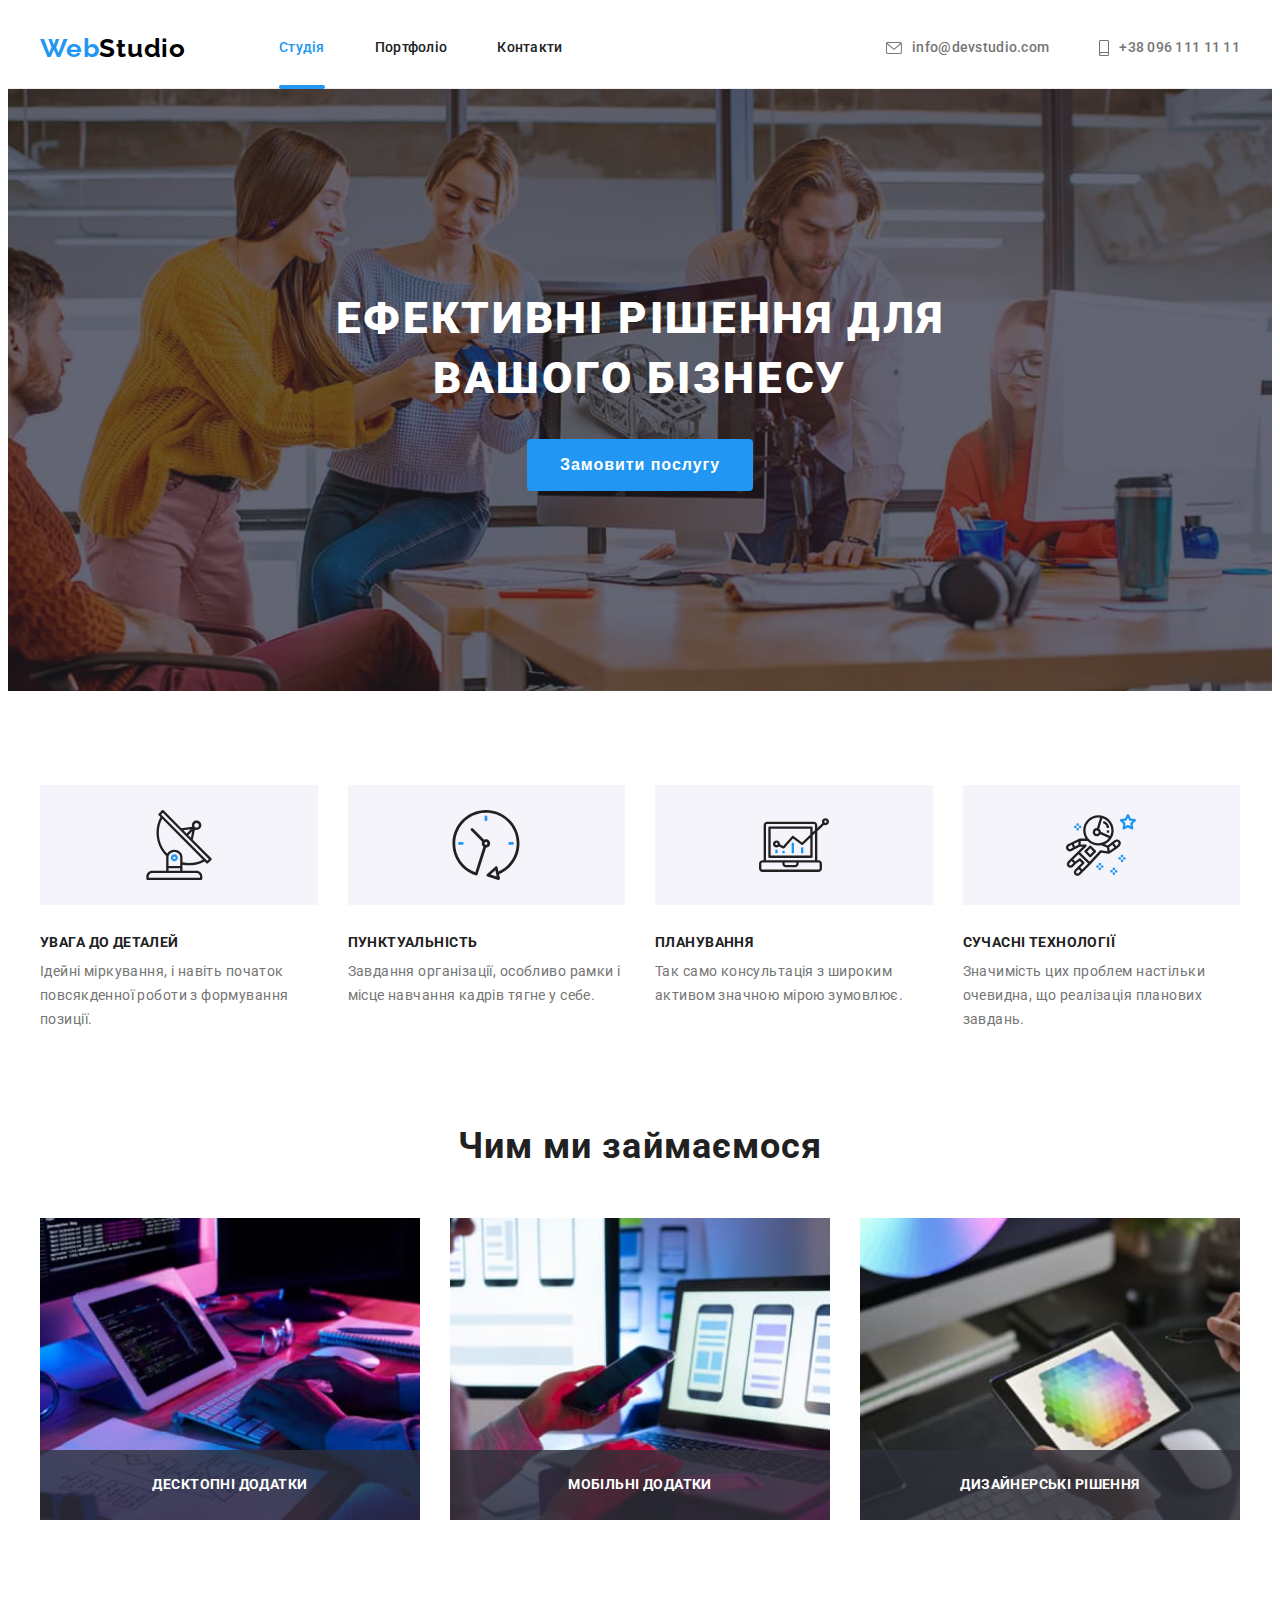
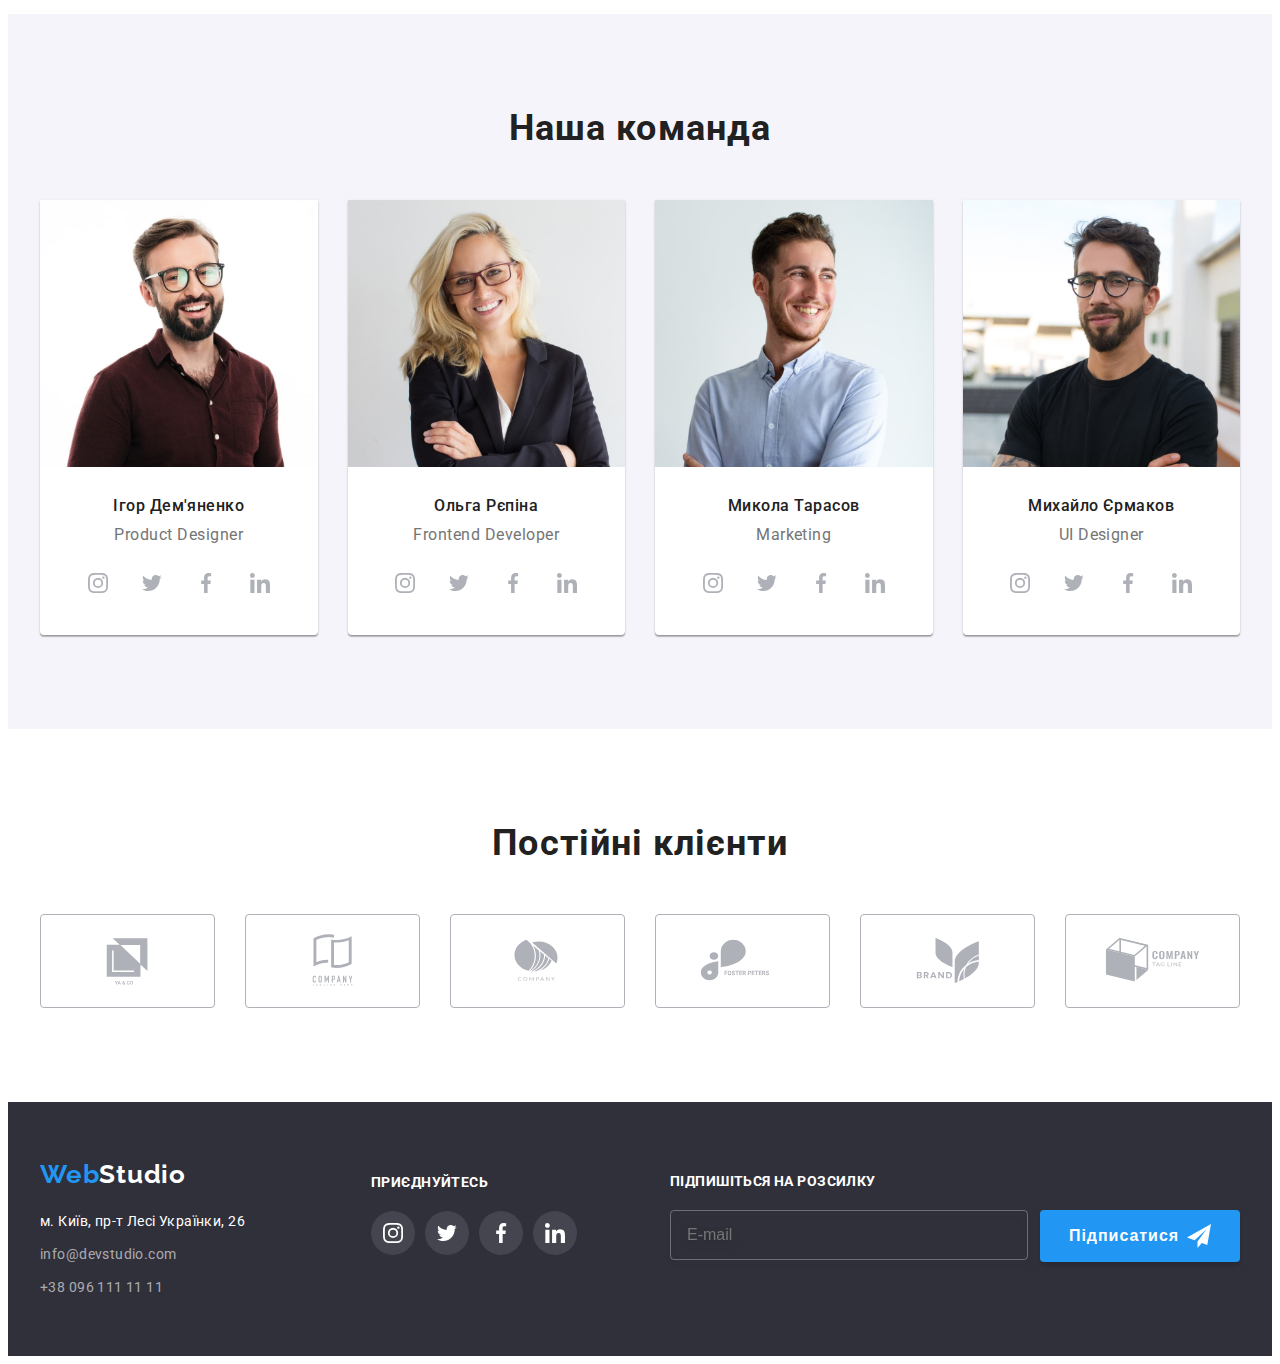
==== index.html @ b48a9bb8 "hw7" ====
<!DOCTYPE html>
<html lang="uk">
  <head>
    <meta charset="UTF-8" />
    <meta name="description" content="Web-розробка для вашего бізнесу" />
    <link rel="preconnect" href="https://fonts.googleapis.com" />
    <link rel="preconnect" href="https://fonts.gstatic.com" crossorigin />
    <link href="https://fonts.googleapis.com/css2?family=Raleway:wght@700&family=Roboto:wght@400;500;700;900&display=swap" rel="stylesheet" />
    <link
      rel="stylesheet"
      href="https://cdnjs.cloudflare.com/ajax/libs/modern-normalize/1.1.0/modern-normalize.min.css"
      integrity="sha512-wpPYUAdjBVSE4KJnH1VR1HeZfpl1ub8YT/NKx4PuQ5NmX2tKuGu6U/JRp5y+Y8XG2tV+wKQpNHVUX03MfMFn9Q=="
      crossorigin="anonymous"
      referrerpolicy="no-referrer"
    />
    <link rel="stylesheet" href="./css/main.min.css" />
    <link href="css/styles.css" rel="stylesheet" />

    <title>WebStudio</title>
  </head>

  <body>
    <header class="header">
      <div class="container header__flex">
        <nav class="nav-box">
          <a class="nav-box__logo logo" href="./index.html"> Web<span class="nav-box__logo--remark logo">Studio</span> </a>
          <ul class="list nav-box__list">
            <li>
              <a class="nav-box__link current" href="./index.html">Студія</a>
            </li>
            <li>
              <a class="nav-box__link" href="./portfolio.html">Портфоліо</a>
            </li>
            <li>
              <a class="nav-box__link" href="#">Контакти</a>
            </li>
          </ul>
        </nav>
        <ul class="list list-contact">
          <li>
            <a class="list-contact__item" href="mailto:info@devstudio.com"
              ><svg class="list-contact__icon" width="16" height="12">
                <use href="./images/icons.svg#icon-envelope"></use></svg
              >info@devstudio.com</a
            >
          </li>
          <li>
            <a class="list-contact__item" href="tel:+380961111111"
              ><svg class="list-contact__icon" width="10" height="16">
                <use href="./images/icons.svg#icon-smartphone"></use>
              </svg>
              +38 096 111 11 11
            </a>
          </li>
        </ul>
      </div>
    </header>

    <main>
      <section class="hero section">
        <div class="container">
          <h1 class="hero__tagline">Ефективні рішення для вашого бізнесу</h1>
          <button class="hero__button" type="button" data-modal-open>Замовити послугу</button>
        </div>
      </section>

      <section class="section features-section">
        <div class="container">
          <h2 class="features-section__name secondary-name visually-hidden">Наші переваги</h2>
          <ul class="features-section__list list">
            <li class="features-section__item">
              <div class="features-section__box">
                <svg width="70" height="70">
                  <use href="./images/icons.svg#icon-antenna-1"></use>
                </svg>
              </div>
              <h3 class="features-section__title">УВАГА ДО ДЕТАЛЕЙ</h3>
              <p class="features-section__text">Ідейні міркування, і навіть початок повсякденної роботи з формування позиції.</p>
            </li>
            <li class="features-section__item">
              <div class="features-section__box">
                <svg width="70" height="70">
                  <use href="./images/icons.svg#icon-clock-1"></use>
                </svg>
              </div>
              <h3 class="features-section__title">ПУНКТУАЛЬНІСТЬ</h3>
              <p class="features-section__text">Завдання організації, особливо рамки і місце навчання кадрів тягне у себе.</p>
            </li>
            <li class="features-section__item">
              <div class="features-section__box">
                <svg width="70" height="70">
                  <use href="./images/icons.svg#icon-diagram-1"></use>
                </svg>
              </div>
              <h3 class="features-section__title">ПЛАНУВАННЯ</h3>
              <p class="features-section__text">Так само консультація з широким активом значною мірою зумовлює.</p>
            </li>
            <li class="features-section__item">
              <div class="features-section__box">
                <svg width="70" height="70">
                  <use href="./images/icons.svg#icon-astronaut-1"></use>
                </svg>
              </div>
              <h3 class="features-section__title">СУЧАСНІ ТЕХНОЛОГІЇ</h3>
              <p class="features-section__text">Значимість цих проблем настільки очевидна, що реалізація планових завдань.</p>
            </li>
          </ul>
        </div>
      </section>
      <section class="specialization section">
        <div class="container">
          <h2 class="specialization__name secondary-name">Чим ми займаємося</h2>
          <ul class="specialization__list list">
            <li class="specialization__item">
              <img src="./images/ruki-za-compom.jpg" alt="ПК" width="370" />
              <p class="specialization__text">Десктопні додатки</p>
            </li>
            <li class="specialization__item">
              <img src="./images/tri-iphona.jpg" alt="Макет" width="370" />
              <p class="specialization__text">Мобільні додатки</p>
            </li>
            <li class="specialization__item">
              <img src="./images/palitra.jpg" alt="Палітра" width="370" />
              <p class="specialization__text">Дизайнерські рішення</p>
            </li>
          </ul>
        </div>
      </section>

      <section class="team section">
        <div class="container">
          <h2 class="team__name secondary-name">Наша команда</h2>
          <ul class="team__list list">
            <li class="team__item">
              <img src="./images/ihor.jpg" alt="Ігор Дем'яненко" width="270" />
              <h3 class="team__developer">Ігор Дем'яненко</h3>
              <p class="team__position">Product Designer</p>
              <ul class="socials list">
                <li class="socials__item">
                  <a href="https://www.instagram.com/" class="socials__link" target="_blank">
                    <svg class="socials__icon" width="20px" height="20">
                      <use href="./images/icons.svg#icon-instagram"></use>
                    </svg>
                  </a>
                </li>
                <li class="socials__item">
                  <a href="https://twitter.com/" class="socials__link" target="_blank">
                    <svg class="socials__icon" width="20px" height="20">
                      <use href="./images/icons.svg#icon-twitter"></use>
                    </svg>
                  </a>
                </li>
                <li class="socials__item">
                  <a href="https://uk-ua.facebook.com/" class="socials__link" target="_blank">
                    <svg class="socials__icon" width="20px" height="20">
                      <use href="./images/icons.svg#icon-facebook"></use>
                    </svg>
                  </a>
                </li>
                <li class="socials__item">
                  <a href="https://www.linkedin.com/" class="socials__link" target="_blank">
                    <svg class="socials__icon" width="20px" height="20">
                      <use href="./images/icons.svg#icon-linkedin"></use>
                    </svg>
                  </a>
                </li>
              </ul>
            </li>

            <li class="team__item">
              <img src="./images/olha.jpg" alt="Ольга Рєпіна" width="270" />

              <h3 class="team__developer">Ольга Рєпіна</h3>
              <p class="team__position">Frontend Developer</p>
              <ul class="socials list">
                <li class="socials__item">
                  <a href="https://www.instagram.com/" class="socials__link" target="_blank">
                    <svg class="socials__icon" width="20px" height="20">
                      <use href="./images/icons.svg#icon-instagram"></use>
                    </svg>
                  </a>
                </li>
                <li class="socials__item">
                  <a href="https://twitter.com/" class="socials__link" target="_blank">
                    <svg class="socials__icon" width="20px" height="20">
                      <use href="./images/icons.svg#icon-twitter"></use>
                    </svg>
                  </a>
                </li>
                <li class="socials__item">
                  <a href="https://uk-ua.facebook.com/" class="socials__link" target="_blank">
                    <svg class="socials__icon" width="20px" height="20">
                      <use href="./images/icons.svg#icon-facebook"></use>
                    </svg>
                  </a>
                </li>
                <li class="socials__item">
                  <a href="https://www.linkedin.com/" class="socials__link" target="_blank">
                    <svg class="socials__icon" width="20px" height="20">
                      <use href="./images/icons.svg#icon-linkedin"></use>
                    </svg>
                  </a>
                </li>
              </ul>
            </li>

            <li class="team__item">
              <img src="./images/kolya.jpg" alt="Микола Тарасов" width="270" />

              <h3 class="team__developer">Микола Тарасов</h3>
              <p class="team__position">Marketing</p>
              <ul class="socials list">
                <li class="socials__item">
                  <a href="https://www.instagram.com/" class="socials__link" target="_blank">
                    <svg class="socials__icon" width="20px" height="20">
                      <use href="./images/icons.svg#icon-instagram"></use>
                    </svg>
                  </a>
                </li>
                <li class="socials__item">
                  <a href="https://twitter.com/" class="socials__link" target="_blank">
                    <svg class="socials__icon" width="20px" height="20">
                      <use href="./images/icons.svg#icon-twitter"></use>
                    </svg>
                  </a>
                </li>
                <li class="socials__item">
                  <a href="https://uk-ua.facebook.com/" class="socials__link" target="_blank">
                    <svg class="socials__icon" width="20px" height="20">
                      <use href="./images/icons.svg#icon-facebook"></use>
                    </svg>
                  </a>
                </li>
                <li class="socials__item">
                  <a href="https://www.linkedin.com/" class="socials__link" target="_blank">
                    <svg class="socials__icon" width="20px" height="20">
                      <use href="./images/icons.svg#icon-linkedin"></use>
                    </svg>
                  </a>
                </li>
              </ul>
            </li>

            <li class="team__item">
              <img src="./images/miha.jpg" alt="Михайло Єрмаков" width="270" height="260" />

              <h3 class="team__developer">Михайло Єрмаков</h3>
              <p class="team__position">UI Designer</p>
              <ul class="socials list">
                <li class="socials__item">
                  <a href="https://www.instagram.com/" class="socials__link" target="_blank">
                    <svg class="socials__icon" width="20px" height="20">
                      <use href="./images/icons.svg#icon-instagram"></use>
                    </svg>
                  </a>
                </li>
                <li class="socials__item">
                  <a href="https://twitter.com/" class="socials__link" target="_blank">
                    <svg class="socials__icon" width="20px" height="20">
                      <use href="./images/icons.svg#icon-twitter"></use>
                    </svg>
                  </a>
                </li>
                <li class="socials__item">
                  <a href="https://uk-ua.facebook.com/" class="socials__link" target="_blank">
                    <svg class="socials__icon" width="20px" height="20">
                      <use href="./images/icons.svg#icon-facebook"></use>
                    </svg>
                  </a>
                </li>
                <li class="socials__item">
                  <a href="https://www.linkedin.com/" class="socials__link" target="_blank">
                    <svg class="socials__icon" width="20px" height="20">
                      <use href="./images/icons.svg#icon-linkedin"></use>
                    </svg>
                  </a>
                </li>
              </ul>
            </li>
          </ul>
        </div>
      </section>

      <section class="section clients">
        <div class="container">
          <h2 class="secondary-name">Постійні клієнти</h2>
          <div class="clients__list">
            <a href="" class="clients__link" target="_blank">
              <svg class="clients__icon" width="106" height="60">
                <use href="./images/icons.svg#icon-Logo"></use>
              </svg>
            </a>
            <a href="" class="clients__link" target="_blank">
              <svg class="clients__icon" width="106" height="60">
                <use href="./images/icons.svg#icon-Logo2"></use>
              </svg>
            </a>
            <a href="" class="clients__link" target="_blank">
              <svg class="clients__icon" width="106" height="60">
                <use href="./images/icons.svg#icon-Logo3"></use>
              </svg>
            </a>
            <a href="" class="clients__link" target="_blank">
              <svg class="clients__icon" width="106" height="60">
                <use href="./images/icons.svg#icon-Logo4"></use>
              </svg>
            </a>
            <a href="" class="clients__link" target="_blank">
              <svg class="clients__icon" width="106" height="60">
                <use href="./images/icons.svg#icon-Logo5"></use>
              </svg>
            </a>
            <a href="" class="clients__link" target="_blank">
              <svg class="clients__icon" width="106" height="60">
                <use href="./images/icons.svg#icon-Logo6"></use>
              </svg>
            </a>
          </div>
        </div>
      </section>
    </main>

    <footer class="footer">
      <div class="container footer_flex">
        <div>
          <a href="./index.html" class="footer_logo logo">Web<span class="footer_logo--white logo">Studio</span></a>
          <address class="address">
            <ul class="address__list list">
              <li class="address__item">
                <a class="address__location" href="https://goo.gl/maps/CPtrU1FHBa2aNyZL9" target="_blank" rel="noopener noreferrer nofollow">м. Київ, пр-т Лесі Українки, 26</a>
              </li>
              <li class="address__item">
                <a class="address__mail" href="mailto:info@devstudio.com">info@devstudio.com</a>
              </li>
              <li class="address__item">
                <a class="address__phone" href="tel:+380961111111"> +38 096 111 11 11 </a>
              </li>
            </ul>
          </address>
        </div>
        <section class="footer-socials section">
          <h2 class="footer-socials__name name">Приєднуйтесь</h2>
          <ul class="footer-socials__list list">
            <li class="footer-socials__item">
              <a class="footer-socials__link" href="https://www.instagram.com/" target="_blank" aria-label="instagram"
                ><svg class="footer-socials__icon" width="20" height="20">
                  <use href="./images/icons.svg#icon-instagram"></use></svg
              ></a>
            </li>
            <li class="footer-socials__item">
              <a class="footer-socials__link" href="https://twitter.com/" target="_blank" aria-label="twitter"
                ><svg class="footer-socials__icon" width="20" height="20">
                  <use href="./images/icons.svg#icon-twitter"></use></svg
              ></a>
            </li>
            <li class="footer-socials__item">
              <a class="footer-socials__link" href="https://www.facebook.com/" target="_blank" aria-label="facebook"
                ><svg class="footer-socials__icon" width="20" height="20">
                  <use href="./images/icons.svg#icon-facebook"></use></svg
              ></a>
            </li>
            <li class="footer-socials__item">
              <a class="footer-socials__link" href="https://www.linkedin.com/" target="_blank" aria-label="linkedin"
                ><svg class="footer-socials__icon" width="20" height="20">
                  <use href="./images/icons.svg#icon-linkedin"></use></svg
              ></a>
            </li>
          </ul>
        </section>
        <section class="subscribe section">
          <h2 class="subscribe__name name">Підпишіться на розсилку</h2>
          <form class="subscribe__form">
            <label>
              <input type="email" name="e-mail" placeholder="E-mail" />
            </label>
            <button class="subscribe__button" type="submit">
              Підписатися
              <svg class="subscribe__icon" width="24px" height="24">
                <use href="./images/icons.svg#icon-telegram"></use>
              </svg>
            </button>
          </form>
        </section>
      </div>
    </footer>

    <div class="backdrop is-hidden" data-modal>
      <div class="modal">
        <form class="form">
          <h2 class="form__title">Залиште свої дані, ми вам передзвонимо</h2>
          <div class="form-element">
            <label class="element-form"> Ім'я</label>
            <input type="text" name="user-name" autofocus autocomplete="on" placeholder="Степан Бандера)" />
            <div class="form-element__icon">
              <svg width="12" height="12">
                <use href="./images/icons.svg#icon-man"></use>
              </svg>
            </div>
          </div>
          <div class="form-element">
            <label> Телефон</label>
            <input type="tel" name="user-tel" autocomplete="on" placeholder="+380..." />
            <div class="form-element__icon">
              <svg width="13" height="13">
                <use href="./images/icons.svg#icon-telephone"></use>
              </svg>
            </div>
          </div>
          <div class="form-element">
            <label> Пошта</label>
            <input type="email" name="user-mail" autocomplete="on" placeholder="banderarulit@gmail.com" />
            <div class="form-element__icon">
              <svg width="15" height="12">
                <use href="./images/icons.svg#icon-email-black"></use>
              </svg>
            </div>
          </div>

          <div class="form-comment">
            <label class="modal-form-space">Коментар</label>
            <textarea class="form-textarea" name="comment" rows="6" placeholder="Введіть текст"></textarea>
          </div>

          <div class="form-checkbox">
            <label>
              <input type="checkbox" name="terms of the contract" />
              <span class="form-checkbox__checkmark"></span>
              Погоджуюся з розсилкою та приймаю
              <a href="" class="form-checkbox__contract">Умови договору</a>
            </label>
          </div>
          <button class="form__send" type="submit">Відправити</button>

          <button class="backdrop__button" type="submit" data-modal-close>
            <svg class="backdrop__icon" width="18" height="18">
              <use href="./images/icons.svg#modal-button"></use>
            </svg>
          </button>
        </form>
      </div>
    </div>

    <script src="./js/modal.js"></script>
  </body>
</html>
---- css/main.min.css ----
:root{--primary-text-color: #212121;--title-text-color: #757575;--button-color: #FFFFFF;--accent-color: #2196F3;--contact-color: rgba(255, 255, 255, 0.6);--filter-color: #F5F4FA;--main-background: #2F303A;--hero-background: #F5F4FA;--icon-color: #AFB1B8}body{font-family:"Roboto",sans-serif;background:#fff;color:var(--primary-text-color)}img{display:block;width:100%;height:auto}a{text-decoration:none}h1,h2,h3{margin:0}p{margin:0}.container{max-width:1200px;padding-left:15px;padding-right:15px;margin:auto}.section{padding-top:94px;padding-bottom:94px}.list{list-style:none;margin:0;padding-left:0}.logo{font-family:"Raleway";font-weight:700;font-size:26px;line-height:1.19;letter-spacing:.03em;color:var(--accent-color)}.secondary-name{margin-bottom:50px;font-weight:700;font-size:36px;line-height:1.16;text-align:center;letter-spacing:.03em}.name{margin-bottom:20px;font-weight:700;font-size:14px;line-height:1.14;letter-spacing:.03em;text-transform:uppercase;color:var(--button-color)}.visually-hidden{position:absolute;white-space:nowrap;width:1px;height:1px;overflow:hidden;border:0;padding:0;clip:rect(0 0 0 0);-webkit-clip-path:inset(50%);clip-path:inset(50%);margin:-1px}.header{border-bottom:1px solid #ececec}.header__flex{display:flex;align-items:center}.nav-box{display:flex;align-items:center}.nav-box__logo--remark{margin-right:93px;color:#000}.nav-box__list{display:flex;gap:50px}.nav-box__link{display:inline-block;padding-top:32px;padding-bottom:32px;font-weight:500;font-size:14px;line-height:1.14;letter-spacing:.02em;color:var(--primary-text-color);transition:color 250ms cubic-bezier(0.4, 0, 0.2, 1)}.nav-box__link:hover,.nav-box__link:focus{color:var(--accent-color)}.current{color:var(--accent-color);position:relative}.current::after{content:"";position:absolute;display:inline-block;left:0px;bottom:-1px;width:100%;height:4px;background-color:var(--accent-color);border-radius:2px}.list-contact{display:flex;margin-left:auto;gap:50px}.list-contact__item{display:flex;align-items:center;font-weight:500;font-size:14px;line-height:1.14;letter-spacing:.02em;color:var(--title-text-color);transition:color 250ms cubic-bezier(0.4, 0, 0.2, 1)}.list-contact__item:hover,.list-contact__item:focus{color:var(--accent-color)}.list-contact__icon{margin-right:10px;fill:var(--title-text-color);transition:fill 250ms cubic-bezier(0.4, 0, 0.2, 1)}.list-contact__item:hover .list-contact__icon,.list-contact__item:focus .list-contact__icon{fill:var(--accent-color)}.hero{margin:auto;padding:200px 0px;max-width:1600px;background-image:linear-gradient(to right, rgba(47, 48, 58, 0.4), rgba(47, 48, 58, 0.4)),url(../images/hero.jpg);background-repeat:no-repeat,no-repeat;background-size:cover,cover;background-position:center,center;text-align:center}.hero__tagline{margin:auto;margin-bottom:30px;width:696px;font-weight:900;font-size:44px;line-height:1.36;text-align:center;letter-spacing:.06em;text-transform:uppercase;color:var(--button-color)}.hero__button{padding:10px 32px;display:inline-block;font-weight:700;font-size:16px;line-height:1.87;letter-spacing:.06em;color:var(--button-color);background-color:var(--accent-color);border-radius:4px;cursor:pointer;border:1px solid rgba(0,0,0,0);transition:background-color 250ms cubic-bezier(0.4, 0, 0.2, 1)}.hero__button:hover,.hero__button:focus{background-color:#188ce8}.features-section{padding-bottom:0}.features-section__list{display:flex}.features-section__title{margin-bottom:10px;font-weight:700;font-size:14px;line-height:1.14;letter-spacing:.03em;text-transform:uppercase}.features-section__box{margin-bottom:30px;display:flex;justify-content:center;align-items:center;height:120px;background-color:var(--hero-background)}.features-section__text{font-size:14px;line-height:1.71;letter-spacing:.03em;color:var(--title-text-color)}.features-section__item{flex-basis:calc((100% - 90px)/4);margin-right:30px}.features-section__item:last-child{margin-right:0}.specialization__list{display:flex}.specialization__text{position:absolute;display:flex;bottom:0px;width:100%;height:70px;align-items:center;justify-content:center;font-weight:700;font-size:14px;line-height:1.14;letter-spacing:.03em;text-transform:uppercase;color:var(--button-color);background:rgba(47,48,58,.8)}.specialization__item{flex-basis:calc((100% - 60px)/3);margin-right:30px;position:relative}.specialization__item:last-child{margin-right:0}.team{background-color:var(--hero-background)}.team__list{display:flex}.team__item{flex-basis:calc((100% - 90px)/4);margin-right:30px;background-color:var(--button-color);box-shadow:0px 1px 3px rgba(0,0,0,.12),0px 1px 1px rgba(0,0,0,.14),0px 2px 1px rgba(0,0,0,.2);border-radius:0px 0px 4px 4px}.team__item:last-child{margin-right:0}.team__developer{padding-top:30px;padding-bottom:10px;font-weight:500;font-size:16px;line-height:1.18;text-align:center;letter-spacing:.03em}.team__position{margin-bottom:16px;font-size:16px;line-height:1.18;text-align:center;letter-spacing:.03em;color:var(--title-text-color)}.socials{display:flex;justify-content:center}.socials__link{display:flex;width:44px;height:44px;justify-content:center;align-items:center;background-color:var(--button-color);border-radius:50%;box-shadow:none;transition:background-color 250ms cubic-bezier(0.4, 0, 0.2, 1)}.socials__link:hover,.socials__link:focus{cursor:pointer;background-color:var(--accent-color)}.socials__item{margin-bottom:30px;margin-right:10px}.socials__item:last-child{margin-right:0}.socials__icon{fill:var(--icon-color);transition:fill 250ms cubic-bezier(0.4, 0, 0.2, 1)}.socials__link:hover .socials__icon,.socials__link:focus .socials__icon{fill:var(--button-color)}.clients__list{display:flex}.clients__link{display:flex;height:92px;flex-basis:calc((100% - 150px)/6);margin-right:30px;justify-content:center;align-items:center;border:1px solid #afb1b8;border-radius:4px;transition:border 250ms cubic-bezier(0.4, 0, 0.2, 1)}.clients__link:last-child{margin-right:0}.clients__link:hover,.clients__link:focus{cursor:pointer;border:1px solid var(--accent-color)}.clients__icon{fill:var(--icon-color);transition:fill 250ms cubic-bezier(0.4, 0, 0.2, 1)}.clients__link:hover .clients__icon,.clients__link:focus .clients__icon{fill:var(--accent-color)}.filter__name{padding-bottom:30px;font-weight:900;font-size:44px;line-height:1.36;text-align:center;letter-spacing:.06em;text-transform:uppercase;color:var(--primary-text-color)}.filter__list{margin-bottom:50px;gap:8px;display:flex;justify-content:center}.filter__button{font-weight:500;font-size:16px;line-height:1.62;text-align:center;letter-spacing:.03em;cursor:pointer;background-color:var(--filter-color);border-radius:4px;padding:6px 22px;border:1px solid rgba(0,0,0,0);transition:background-color 250ms cubic-bezier(0.4, 0, 0.2, 1),color 250ms cubic-bezier(0.4, 0, 0.2, 1),box-shadow 250ms cubic-bezier(0.4, 0, 0.2, 1)}.filter__button:hover,.filter__button:focus{color:var(--button-color);background-color:var(--accent-color);box-shadow:0px 3px 1px rgba(0,0,0,.1),0px 1px 2px rgba(0,0,0,.08),0px 2px 2px rgba(0,0,0,.12)}.projects__list{display:flex;flex-wrap:wrap}.projects__item{flex-basis:calc((100% - 60px)/3);margin-right:30px;margin-bottom:30px;background:var(--button-color);transition:box-shadow 250ms cubic-bezier(0.4, 0, 0.2, 1)}.projects__item:nth-child(3n){margin-right:0}.projects__item:nth-child(7n){margin-bottom:0}.projects__item:nth-child(8n){margin-bottom:0}.projects__item:nth-child(9n){margin-bottom:0}.projects__item:hover,.projects__item:focus{box-shadow:0px 1px 1px rgba(0,0,0,.12),0px 4px 4px rgba(0,0,0,.06),1px 4px 6px rgba(0,0,0,.16)}.projects__item:hover+.projects__example,.projects__item:focus+.projects__example{box-shadow:0px 1px 1px rgba(0,0,0,.12),0px 4px 4px rgba(0,0,0,.06),1px 4px 6px rgba(0,0,0,.16)}.project__img{position:relative;overflow:hidden}.projects__overlay{position:absolute;display:flex;bottom:-100%;height:100%;padding-left:24px;padding-right:24px;align-items:center;justify-content:center;font-size:18px;line-height:1.55;letter-spacing:.03em;color:var(--button-color);background:rgba(33,150,243,.9);opacity:0;transition:250ms cubic-bezier(0.4, 0, 0.2, 1);transform:translateY(0)}.projects__example:hover .projects__overlay,.projects__example:focus .projects__overlay{opacity:1;transform:translateY(-100%)}.projects__content{border-right:1px solid #eee;border-bottom:1px solid #eee;border-left:1px solid #eee}.project__subtitle{padding-top:20px;padding-bottom:4px;padding-left:24px;font-weight:700;font-size:18px;line-height:2;letter-spacing:.06em;color:var(--primary-text-color)}.project__text{padding-bottom:20px;padding-left:24px;font-size:16px;line-height:1.87;letter-spacing:.03em;color:var(--title-text-color)}.footer{background-color:var(--main-background)}.footer_flex{display:flex;align-items:center}.footer_logo--white{margin-bottom:20px;color:var(--button-color);display:inline-block}.address{display:inline-block;font-style:normal;margin-right:70px;width:231px;font-size:14px;line-height:1.71;letter-spacing:.03em}.address__item{margin-bottom:9px}.address__item:last-child{margin-bottom:0px}.address__location{color:var(--button-color);transition:color 250ms cubic-bezier(0.4, 0, 0.2, 1)}.address__location:hover,.address__location:focus{color:var(--accent-color)}.address__mail{color:var(--contact-color);transition:color 250ms cubic-bezier(0.4, 0, 0.2, 1)}.address__mail:hover,.address__mail:focus{color:var(--accent-color)}.address__phone{color:var(--contact-color);transition:color 250ms cubic-bezier(0.4, 0, 0.2, 1)}.address__phone:hover,.address__phone:focus{color:var(--accent-color)}.footer-socials{margin-right:93px;padding-top:72px;padding-bottom:100px}.footer-socials__list{display:flex}.footer-socials__item{margin-right:10px}.footer-socials__item:last-child{margin-right:0}.footer-socials__link{display:flex;width:44px;height:44px;justify-content:center;fill:var(--button-color);align-items:center;background:rgba(255,255,255,.1);border-radius:50%;transition:background-color 250ms cubic-bezier(0.4, 0, 0.2, 1)}.footer-socials__link:hover,.footer-socials__link:focus{cursor:pointer;background-color:var(--accent-color)}.footer-socials__icon{display:flex;fill:var(--button-color)}.subscribe{padding-top:72px}.subscribe::-moz-placeholder{font-size:16px;line-height:1.25;display:flex;align-items:center;letter-spacing:.03em;color:rgba(255,255,255,.6)}.subscribe:-ms-input-placeholder{font-size:16px;line-height:1.25;display:flex;align-items:center;letter-spacing:.03em;color:rgba(255,255,255,.6)}.subscribe::placeholder{font-size:16px;line-height:1.25;display:flex;align-items:center;letter-spacing:.03em;color:rgba(255,255,255,.6)}.subscribe__button{margin:0;position:relative;width:200px;padding:10px 62px 10px 28px;font-weight:700;font-size:16px;line-height:30px;letter-spacing:.06em;color:#fff;background:var(--accent-color);box-shadow:0px 4px 4px rgba(0,0,0,.15);border-radius:4px;border:1px solid rgba(0,0,0,0);cursor:pointer;transition:background-color 250ms cubic-bezier(0.4, 0, 0.2, 1)}.subscribe__button:hover,.subscribe__button:focus{background-color:#188ce8}.subscribe__icon{position:absolute;top:13px;right:28px}.subscribe__form{display:flex}.subscribe__form input{box-sizing:border-box;margin-right:12px;padding-left:16px;width:358px;height:50px;font-size:16px;line-height:1.25;color:var(--button-color);border:1px solid rgba(255,255,255,.3);filter:drop-shadow(0px 4px 4px rgba(0, 0, 0, 0.15));border-radius:4px;background:rgba(0,0,0,0)}.subscribe__form input:focus{outline:none}.backdrop{position:fixed;top:0;left:0;width:100%;height:100%;background-color:rgba(0,0,0,.2)}.backdrop__button{position:absolute;top:8px;right:8px;display:flex;width:30px;height:30px;justify-content:center;align-items:center;background:#fff;border:1px solid rgba(0,0,0,.1);border-radius:50%;transition:250ms cubic-bezier(0.4, 0, 0.2, 1)}.backdrop__button:hover,.backdrop__button:focus{cursor:pointer;fill:var(--accent-color)}.backdrop__icon{fill:var(--primary-text-color)}.backdrop__button:hover .backdrop__icon,.backdrop__button:focus .backdrop__icon{fill:var(--accent-color)}.is-hidden{opacity:0;pointer-events:none;transition:opacity 250ms cubic-bezier(0.4, 0, 0.2, 1)}.is-hidden .modal{transform:translate(-50%, -50%) scale(0)}.modal{position:absolute;top:50%;left:50%;width:528px;background:var(--button-color);box-shadow:0px 1px 3px rgba(0,0,0,.12),0px 1px 1px rgba(0,0,0,.14),0px 2px 1px rgba(0,0,0,.2);opacity:1;border-radius:4px;transform:translate(-50%, -50%) scale(1);transition:transform 250ms cubic-bezier(0.4, 0, 0.2, 1)}.form{width:100%;padding:40px 0}.form__title{margin-bottom:12px;padding-right:39px;padding-left:41px;font-weight:700;font-size:20px;line-height:1.15;text-align:center;letter-spacing:.03em}.form__send{margin:auto;padding:10px 52px;font-weight:700;font-size:16px;line-height:1.87;display:flex;align-items:center;text-align:center;letter-spacing:.06em;background-color:var(--accent-color);color:var(--button-color);box-shadow:0px 4px 4px rgba(0,0,0,.15);border-radius:4px;border:1px solid rgba(0,0,0,0);transition:250ms cubic-bezier(0.4, 0, 0.2, 1)}.form__send:hover,.form__send:focus{cursor:pointer;background-color:#188ce8}.form-element{position:relative;display:flex;flex-direction:column;padding:0 40px;margin-bottom:10px;font-style:normal;font-size:12px;line-height:1.16;letter-spacing:.01em;color:var(--title-text-color)}.form-element__icon{position:absolute;display:flex;bottom:11px;left:52px;width:18px;height:18px;justify-content:center;align-items:center;transition:250ms cubic-bezier(0.4, 0, 0.2, 1)}.form-element label{margin-bottom:4px;font-size:14px;line-height:1.64;color:var(--primary-text-color)}.form-element input{padding-left:42px;width:100%;height:40px;font-size:16px;border:1px solid rgba(33,33,33,.2);border-radius:4px;transition:250ms cubic-bezier(0.4, 0, 0.2, 1)}.form-element input:hover,.form-element input:focus{border:1px solid var(--accent-color);outline:none}.form-element input:hover+.form-element__icon,.form-element input:focus+.form-element__icon{fill:#188ce8}.form-comment{display:flex;flex-direction:column;margin-bottom:20px;padding:0 40px;font-size:12px;line-height:1.16;letter-spacing:.01em;color:var(--title-text-color)}.form-comment label{margin-bottom:4px;font-size:14px;line-height:1.64;color:var(--primary-text-color)}.form-comment textarea{padding:12px 16px;width:100%;height:120px;font-weight:400;font-size:12px;line-height:1.16;letter-spacing:.01em;border:1px solid rgba(33,33,33,.2);border-radius:4px;transition:250ms cubic-bezier(0.4, 0, 0.2, 1)}.form-comment textarea:hover,.form-comment textarea:focus{border:1px solid var(--accent-color);outline:none}.form-comment textarea::-moz-placeholder{font-size:12px;line-height:1.16;letter-spacing:.01em;color:rgba(117,117,117,.5)}.form-comment textarea:-ms-input-placeholder{font-size:12px;line-height:1.16;letter-spacing:.01em;color:rgba(117,117,117,.5)}.form-comment textarea::placeholder{font-size:12px;line-height:1.16;letter-spacing:.01em;color:rgba(117,117,117,.5)}.form-checkbox{display:flex;align-items:center;justify-content:center;padding-right:51px;padding-left:52px;margin-bottom:30px;font-style:normal;font-size:12px;line-height:1.16;letter-spacing:.01em;color:var(--title-text-color)}.form-checkbox label{display:flex;align-items:center;justify-content:center;font-size:14px;line-height:1.71;letter-spacing:.03em;color:var(--title-text-color)}.form-checkbox__checkmark{display:inline-block;margin-right:8px;width:16px;height:15px;background-color:var(--button-color);border:2px solid var(--primary-text-color);border-radius:2px}.form-checkbox__contract{margin-left:5px;font-size:14px;line-height:1.71;letter-spacing:.03em;-webkit-text-decoration-line:underline;text-decoration-line:underline;color:var(--accent-color)}.form-checkbox input{-webkit-appearance:none;-moz-appearance:none;appearance:none}.form-checkbox input:checked+.form-checkbox__checkmark{background-color:var(--accent-color);border-color:rgba(0,0,0,0);background-image:url(../images/v.svg);background-repeat:no-repeat;background-size:contain;background-origin:border-box;background-position:center}/*# sourceMappingURL=main.min.css.map */
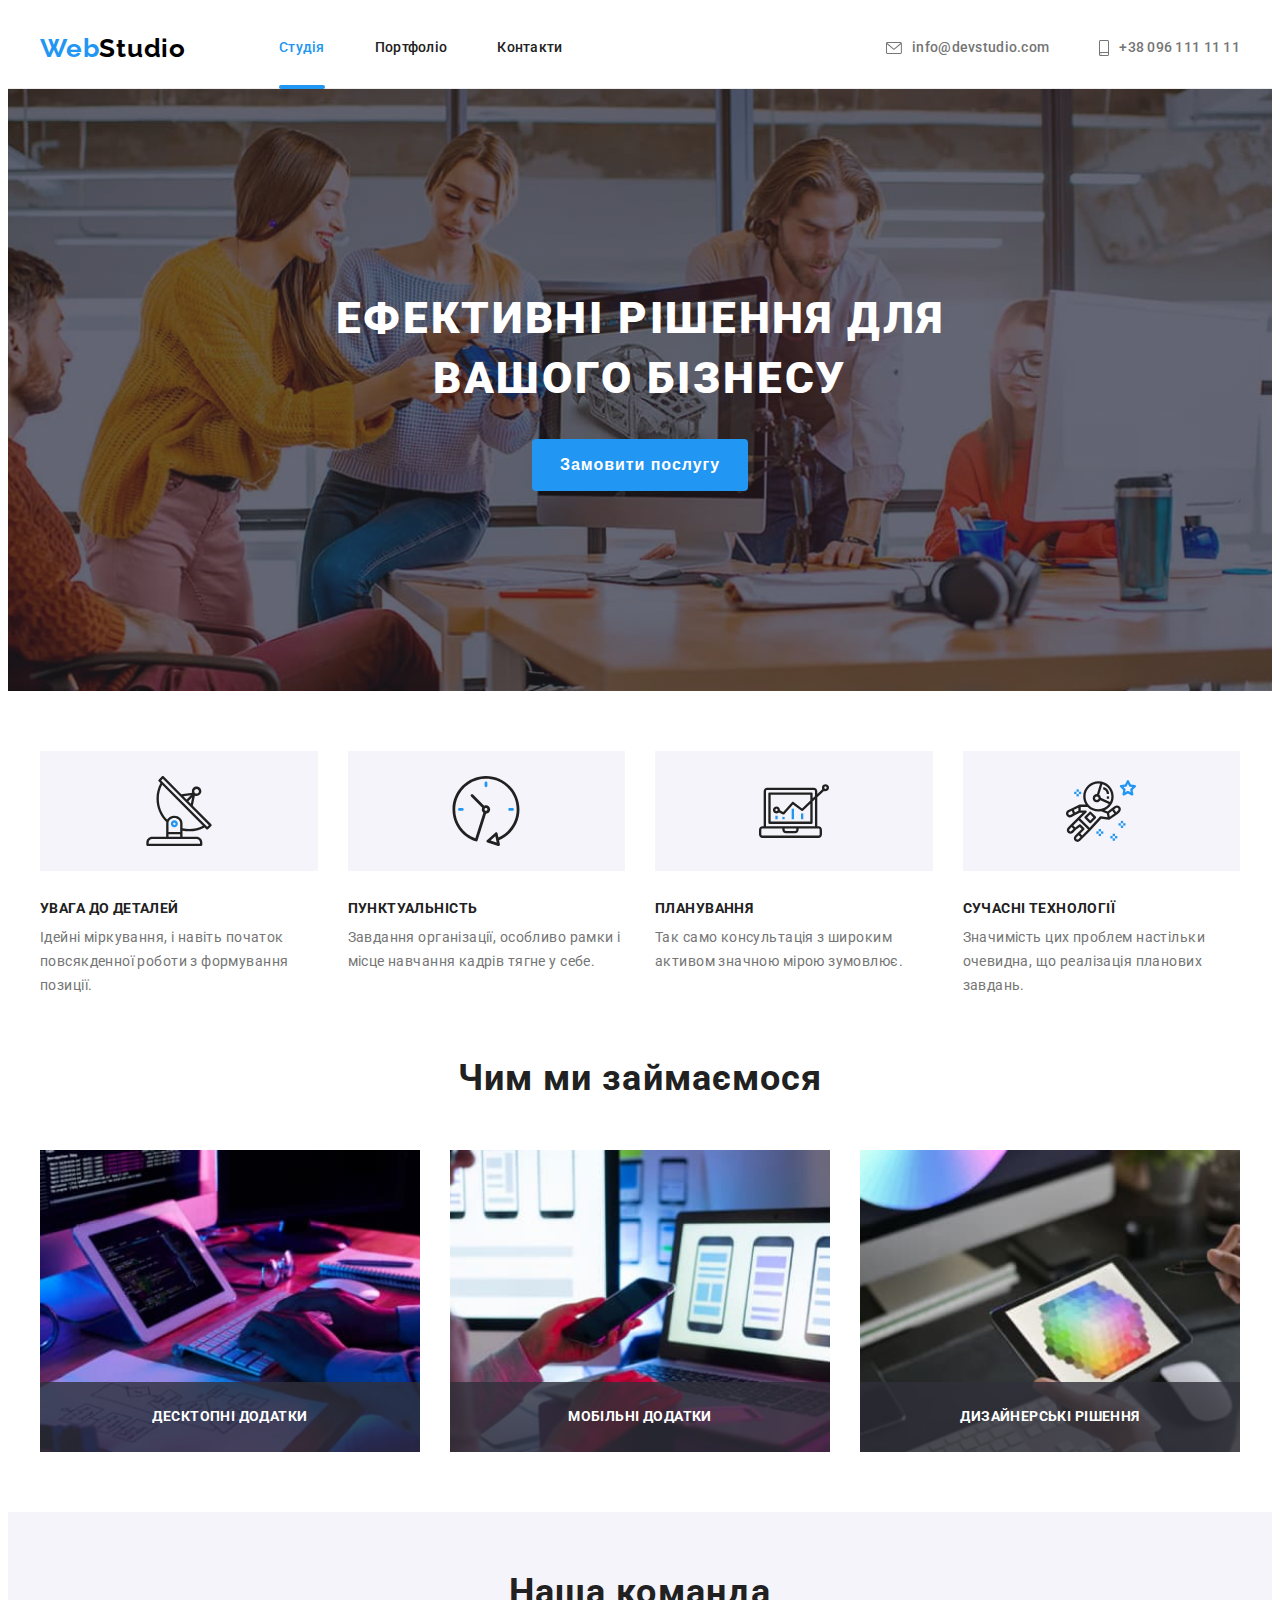
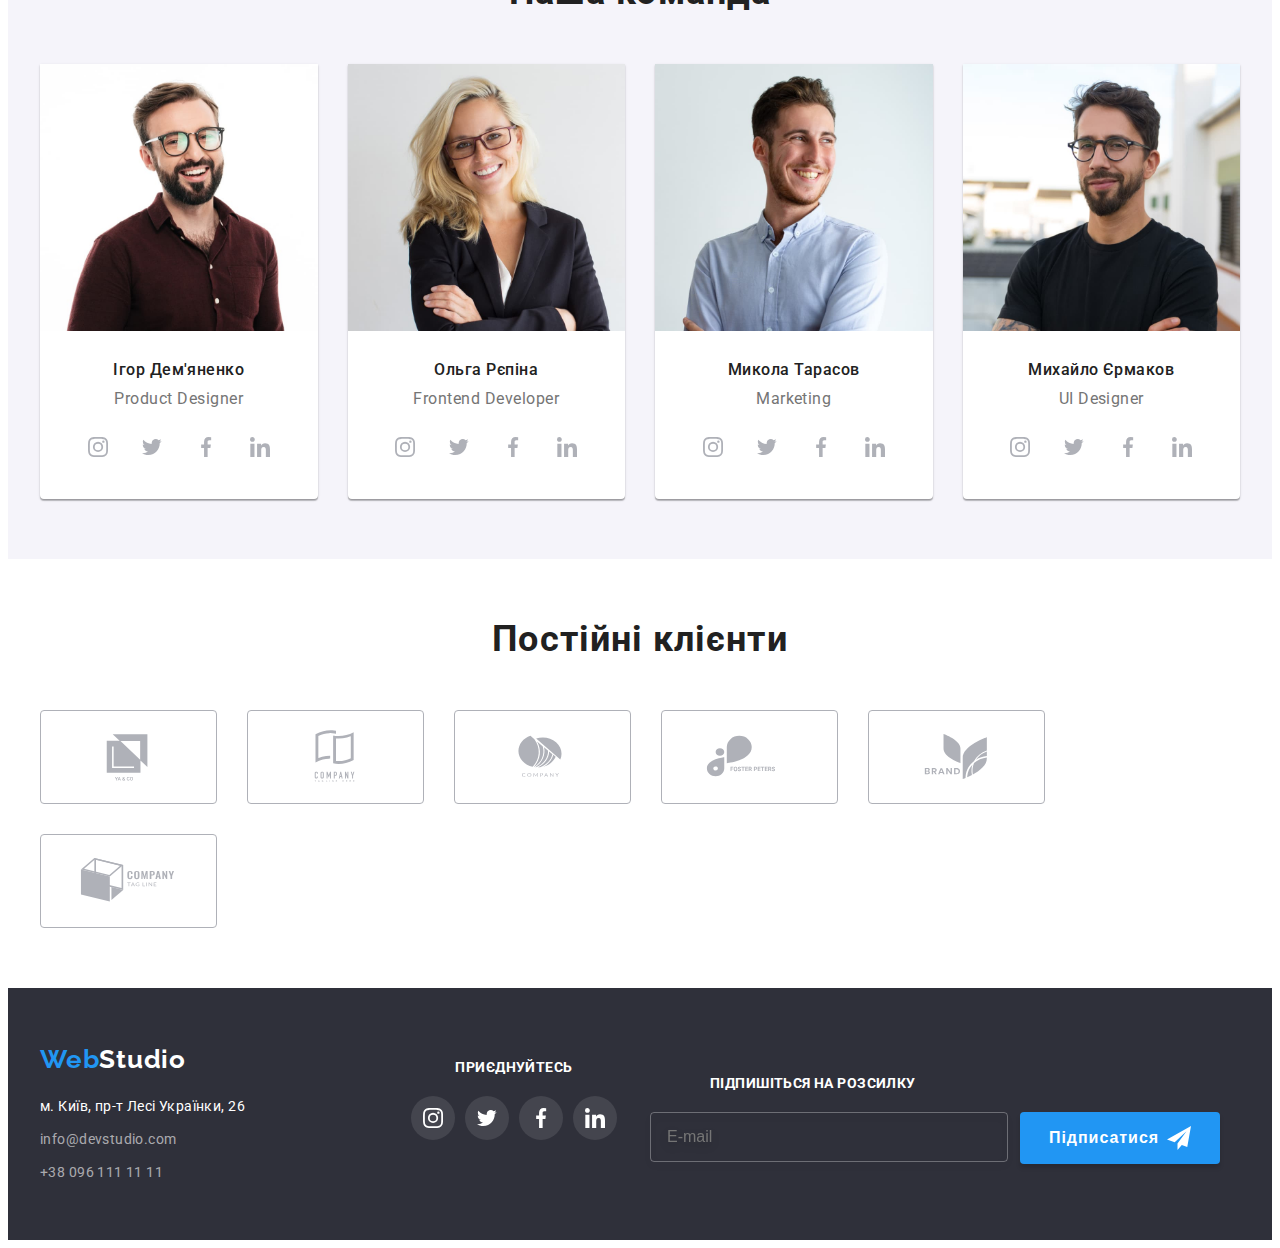
==== commit 5938f3c8: "corect footer +add menu in header + js/menu+ adaptive" ====
--- a/index.html
+++ b/index.html
@@ -3,6 +3,7 @@
   <head>
     <meta charset="UTF-8" />
     <meta name="description" content="Web-розробка для вашего бізнесу" />
+    <meta name="viewport" content="width=device-width, initial-scale=1.0" />
     <link rel="preconnect" href="https://fonts.googleapis.com" />
     <link rel="preconnect" href="https://fonts.gstatic.com" crossorigin />
     <link href="https://fonts.googleapis.com/css2?family=Raleway:wght@700&family=Roboto:wght@400;500;700;900&display=swap" rel="stylesheet" />
@@ -14,45 +15,58 @@
       referrerpolicy="no-referrer"
     />
     <link rel="stylesheet" href="./css/main.min.css" />
-    <link href="css/styles.css" rel="stylesheet" />
-
     <title>WebStudio</title>
   </head>
 
   <body>
     <header class="header">
       <div class="container header__flex">
-        <nav class="nav-box">
-          <a class="nav-box__logo logo" href="./index.html"> Web<span class="nav-box__logo--remark logo">Studio</span> </a>
-          <ul class="list nav-box__list">
+        <a class="nav-box__logo logo" href="./index.html"> Web<span class="nav-box__logo--remark logo">Studio</span> </a>
+        <div class="menu__content" data-menu>
+          <nav class="nav-box">
+            <ul class="list nav-box__list">
+              <li>
+                <a class="nav-box__link current" href="./index.html">Студія</a>
+              </li>
+              <li>
+                <a class="nav-box__link" href="./portfolio.html">Портфоліо</a>
+              </li>
+              <li>
+                <a class="nav-box__link" href="#">Контакти</a>
+              </li>
+            </ul>
+          </nav>
+          <ul class="list list-contact">
             <li>
-              <a class="nav-box__link current" href="./index.html">Студія</a>
+              <a class="list-contact__item list-contact__item--mail" href="mailto:info@devstudio.com"
+                ><svg class="list-contact__icon" width="16" height="12">
+                  <use href="./images/icons.svg#icon-envelope"></use></svg
+                >info@devstudio.com</a
+              >
             </li>
             <li>
-              <a class="nav-box__link" href="./portfolio.html">Портфоліо</a>
-            </li>
-            <li>
-              <a class="nav-box__link" href="#">Контакти</a>
-            </li>
-          </ul>
-        </nav>
-        <ul class="list list-contact">
-          <li>
-            <a class="list-contact__item" href="mailto:info@devstudio.com"
-              ><svg class="list-contact__icon" width="16" height="12">
-                <use href="./images/icons.svg#icon-envelope"></use></svg
-              >info@devstudio.com</a
-            >
-          </li>
-          <li>
-            <a class="list-contact__item" href="tel:+380961111111"
-              ><svg class="list-contact__icon" width="10" height="16">
-                <use href="./images/icons.svg#icon-smartphone"></use>
-              </svg>
-              +38 096 111 11 11
-            </a>
-          </li>
-        </ul>
+              <a class="list-contact__item list-contact__item--phone" href="tel:+380961111111"
+                ><svg class="list-contact__icon" width="10" height="16">
+                  <use href="./images/icons.svg#icon-smartphone"></use>
+                </svg>
+                +38 096 111 11 11
+              </a>
+            </li>
+          </ul>
+
+          <ul class="header-socials list">
+            <li class="header-socials_item"><a class="header-socials__link" href="https://www.instagram.com/" target="_blank" aria-label="instagram">Instagram</a></li>
+            <li class="header-socials_item"><a href="https://twitter.com/" target="_blank" aria-label="twitter">Twitter</a></li>
+            <li class="header-socials_item"><a href="https://www.facebook.com/" target="_blank" aria-label="facebook">Facebook</a></li>
+            <li class="header-socials_item"><a href="https://www.linkedin.com/" target="_blank" aria-label="linkedin">Linkedin</a></li>
+          </ul>
+        </div>
+        <button class="menu is-open" type="button" data-menu-button>
+          <svg class="menu__icon" width="24" height="16" aria-label="Мобільне меню">
+            <use class="menu__open" href="images/icons.svg#icon-close"></use>
+            <use class="menu__close" href="images/icons.svg#icon-menu"></use>
+          </svg>
+        </button>
       </div>
     </header>
 
@@ -322,7 +336,7 @@
 
     <footer class="footer">
       <div class="container footer_flex">
-        <div>
+        <div class="footer-div">
           <a href="./index.html" class="footer_logo logo">Web<span class="footer_logo--white logo">Studio</span></a>
           <address class="address">
             <ul class="address__list list">
@@ -439,7 +453,7 @@
         </form>
       </div>
     </div>
-
+    <script src="./js/menu.js"></script>
     <script src="./js/modal.js"></script>
   </body>
 </html>
--- a/css/main.min.css
+++ b/css/main.min.css
@@ -1 +1 @@
-:root{--primary-text-color: #212121;--title-text-color: #757575;--button-color: #FFFFFF;--accent-color: #2196F3;--contact-color: rgba(255, 255, 255, 0.6);--filter-color: #F5F4FA;--main-background: #2F303A;--hero-background: #F5F4FA;--icon-color: #AFB1B8}body{font-family:"Roboto",sans-serif;background:#fff;color:var(--primary-text-color)}img{display:block;width:100%;height:auto}a{text-decoration:none}h1,h2,h3{margin:0}p{margin:0}.container{max-width:1200px;padding-left:15px;padding-right:15px;margin:auto}.section{padding-top:94px;padding-bottom:94px}.list{list-style:none;margin:0;padding-left:0}.logo{font-family:"Raleway";font-weight:700;font-size:26px;line-height:1.19;letter-spacing:.03em;color:var(--accent-color)}.secondary-name{margin-bottom:50px;font-weight:700;font-size:36px;line-height:1.16;text-align:center;letter-spacing:.03em}.name{margin-bottom:20px;font-weight:700;font-size:14px;line-height:1.14;letter-spacing:.03em;text-transform:uppercase;color:var(--button-color)}.visually-hidden{position:absolute;white-space:nowrap;width:1px;height:1px;overflow:hidden;border:0;padding:0;clip:rect(0 0 0 0);-webkit-clip-path:inset(50%);clip-path:inset(50%);margin:-1px}.header{border-bottom:1px solid #ececec}.header__flex{display:flex;align-items:center}.nav-box{display:flex;align-items:center}.nav-box__logo--remark{margin-right:93px;color:#000}.nav-box__list{display:flex;gap:50px}.nav-box__link{display:inline-block;padding-top:32px;padding-bottom:32px;font-weight:500;font-size:14px;line-height:1.14;letter-spacing:.02em;color:var(--primary-text-color);transition:color 250ms cubic-bezier(0.4, 0, 0.2, 1)}.nav-box__link:hover,.nav-box__link:focus{color:var(--accent-color)}.current{color:var(--accent-color);position:relative}.current::after{content:"";position:absolute;display:inline-block;left:0px;bottom:-1px;width:100%;height:4px;background-color:var(--accent-color);border-radius:2px}.list-contact{display:flex;margin-left:auto;gap:50px}.list-contact__item{display:flex;align-items:center;font-weight:500;font-size:14px;line-height:1.14;letter-spacing:.02em;color:var(--title-text-color);transition:color 250ms cubic-bezier(0.4, 0, 0.2, 1)}.list-contact__item:hover,.list-contact__item:focus{color:var(--accent-color)}.list-contact__icon{margin-right:10px;fill:var(--title-text-color);transition:fill 250ms cubic-bezier(0.4, 0, 0.2, 1)}.list-contact__item:hover .list-contact__icon,.list-contact__item:focus .list-contact__icon{fill:var(--accent-color)}.hero{margin:auto;padding:200px 0px;max-width:1600px;background-image:linear-gradient(to right, rgba(47, 48, 58, 0.4), rgba(47, 48, 58, 0.4)),url(../images/hero.jpg);background-repeat:no-repeat,no-repeat;background-size:cover,cover;background-position:center,center;text-align:center}.hero__tagline{margin:auto;margin-bottom:30px;width:696px;font-weight:900;font-size:44px;line-height:1.36;text-align:center;letter-spacing:.06em;text-transform:uppercase;color:var(--button-color)}.hero__button{padding:10px 32px;display:inline-block;font-weight:700;font-size:16px;line-height:1.87;letter-spacing:.06em;color:var(--button-color);background-color:var(--accent-color);border-radius:4px;cursor:pointer;border:1px solid rgba(0,0,0,0);transition:background-color 250ms cubic-bezier(0.4, 0, 0.2, 1)}.hero__button:hover,.hero__button:focus{background-color:#188ce8}.features-section{padding-bottom:0}.features-section__list{display:flex}.features-section__title{margin-bottom:10px;font-weight:700;font-size:14px;line-height:1.14;letter-spacing:.03em;text-transform:uppercase}.features-section__box{margin-bottom:30px;display:flex;justify-content:center;align-items:center;height:120px;background-color:var(--hero-background)}.features-section__text{font-size:14px;line-height:1.71;letter-spacing:.03em;color:var(--title-text-color)}.features-section__item{flex-basis:calc((100% - 90px)/4);margin-right:30px}.features-section__item:last-child{margin-right:0}.specialization__list{display:flex}.specialization__text{position:absolute;display:flex;bottom:0px;width:100%;height:70px;align-items:center;justify-content:center;font-weight:700;font-size:14px;line-height:1.14;letter-spacing:.03em;text-transform:uppercase;color:var(--button-color);background:rgba(47,48,58,.8)}.specialization__item{flex-basis:calc((100% - 60px)/3);margin-right:30px;position:relative}.specialization__item:last-child{margin-right:0}.team{background-color:var(--hero-background)}.team__list{display:flex}.team__item{flex-basis:calc((100% - 90px)/4);margin-right:30px;background-color:var(--button-color);box-shadow:0px 1px 3px rgba(0,0,0,.12),0px 1px 1px rgba(0,0,0,.14),0px 2px 1px rgba(0,0,0,.2);border-radius:0px 0px 4px 4px}.team__item:last-child{margin-right:0}.team__developer{padding-top:30px;padding-bottom:10px;font-weight:500;font-size:16px;line-height:1.18;text-align:center;letter-spacing:.03em}.team__position{margin-bottom:16px;font-size:16px;line-height:1.18;text-align:center;letter-spacing:.03em;color:var(--title-text-color)}.socials{display:flex;justify-content:center}.socials__link{display:flex;width:44px;height:44px;justify-content:center;align-items:center;background-color:var(--button-color);border-radius:50%;box-shadow:none;transition:background-color 250ms cubic-bezier(0.4, 0, 0.2, 1)}.socials__link:hover,.socials__link:focus{cursor:pointer;background-color:var(--accent-color)}.socials__item{margin-bottom:30px;margin-right:10px}.socials__item:last-child{margin-right:0}.socials__icon{fill:var(--icon-color);transition:fill 250ms cubic-bezier(0.4, 0, 0.2, 1)}.socials__link:hover .socials__icon,.socials__link:focus .socials__icon{fill:var(--button-color)}.clients__list{display:flex}.clients__link{display:flex;height:92px;flex-basis:calc((100% - 150px)/6);margin-right:30px;justify-content:center;align-items:center;border:1px solid #afb1b8;border-radius:4px;transition:border 250ms cubic-bezier(0.4, 0, 0.2, 1)}.clients__link:last-child{margin-right:0}.clients__link:hover,.clients__link:focus{cursor:pointer;border:1px solid var(--accent-color)}.clients__icon{fill:var(--icon-color);transition:fill 250ms cubic-bezier(0.4, 0, 0.2, 1)}.clients__link:hover .clients__icon,.clients__link:focus .clients__icon{fill:var(--accent-color)}.filter__name{padding-bottom:30px;font-weight:900;font-size:44px;line-height:1.36;text-align:center;letter-spacing:.06em;text-transform:uppercase;color:var(--primary-text-color)}.filter__list{margin-bottom:50px;gap:8px;display:flex;justify-content:center}.filter__button{font-weight:500;font-size:16px;line-height:1.62;text-align:center;letter-spacing:.03em;cursor:pointer;background-color:var(--filter-color);border-radius:4px;padding:6px 22px;border:1px solid rgba(0,0,0,0);transition:background-color 250ms cubic-bezier(0.4, 0, 0.2, 1),color 250ms cubic-bezier(0.4, 0, 0.2, 1),box-shadow 250ms cubic-bezier(0.4, 0, 0.2, 1)}.filter__button:hover,.filter__button:focus{color:var(--button-color);background-color:var(--accent-color);box-shadow:0px 3px 1px rgba(0,0,0,.1),0px 1px 2px rgba(0,0,0,.08),0px 2px 2px rgba(0,0,0,.12)}.projects__list{display:flex;flex-wrap:wrap}.projects__item{flex-basis:calc((100% - 60px)/3);margin-right:30px;margin-bottom:30px;background:var(--button-color);transition:box-shadow 250ms cubic-bezier(0.4, 0, 0.2, 1)}.projects__item:nth-child(3n){margin-right:0}.projects__item:nth-child(7n){margin-bottom:0}.projects__item:nth-child(8n){margin-bottom:0}.projects__item:nth-child(9n){margin-bottom:0}.projects__item:hover,.projects__item:focus{box-shadow:0px 1px 1px rgba(0,0,0,.12),0px 4px 4px rgba(0,0,0,.06),1px 4px 6px rgba(0,0,0,.16)}.projects__item:hover+.projects__example,.projects__item:focus+.projects__example{box-shadow:0px 1px 1px rgba(0,0,0,.12),0px 4px 4px rgba(0,0,0,.06),1px 4px 6px rgba(0,0,0,.16)}.project__img{position:relative;overflow:hidden}.projects__overlay{position:absolute;display:flex;bottom:-100%;height:100%;padding-left:24px;padding-right:24px;align-items:center;justify-content:center;font-size:18px;line-height:1.55;letter-spacing:.03em;color:var(--button-color);background:rgba(33,150,243,.9);opacity:0;transition:250ms cubic-bezier(0.4, 0, 0.2, 1);transform:translateY(0)}.projects__example:hover .projects__overlay,.projects__example:focus .projects__overlay{opacity:1;transform:translateY(-100%)}.projects__content{border-right:1px solid #eee;border-bottom:1px solid #eee;border-left:1px solid #eee}.project__subtitle{padding-top:20px;padding-bottom:4px;padding-left:24px;font-weight:700;font-size:18px;line-height:2;letter-spacing:.06em;color:var(--primary-text-color)}.project__text{padding-bottom:20px;padding-left:24px;font-size:16px;line-height:1.87;letter-spacing:.03em;color:var(--title-text-color)}.footer{background-color:var(--main-background)}.footer_flex{display:flex;align-items:center}.footer_logo--white{margin-bottom:20px;color:var(--button-color);display:inline-block}.address{display:inline-block;font-style:normal;margin-right:70px;width:231px;font-size:14px;line-height:1.71;letter-spacing:.03em}.address__item{margin-bottom:9px}.address__item:last-child{margin-bottom:0px}.address__location{color:var(--button-color);transition:color 250ms cubic-bezier(0.4, 0, 0.2, 1)}.address__location:hover,.address__location:focus{color:var(--accent-color)}.address__mail{color:var(--contact-color);transition:color 250ms cubic-bezier(0.4, 0, 0.2, 1)}.address__mail:hover,.address__mail:focus{color:var(--accent-color)}.address__phone{color:var(--contact-color);transition:color 250ms cubic-bezier(0.4, 0, 0.2, 1)}.address__phone:hover,.address__phone:focus{color:var(--accent-color)}.footer-socials{margin-right:93px;padding-top:72px;padding-bottom:100px}.footer-socials__list{display:flex}.footer-socials__item{margin-right:10px}.footer-socials__item:last-child{margin-right:0}.footer-socials__link{display:flex;width:44px;height:44px;justify-content:center;fill:var(--button-color);align-items:center;background:rgba(255,255,255,.1);border-radius:50%;transition:background-color 250ms cubic-bezier(0.4, 0, 0.2, 1)}.footer-socials__link:hover,.footer-socials__link:focus{cursor:pointer;background-color:var(--accent-color)}.footer-socials__icon{display:flex;fill:var(--button-color)}.subscribe{padding-top:72px}.subscribe::-moz-placeholder{font-size:16px;line-height:1.25;display:flex;align-items:center;letter-spacing:.03em;color:rgba(255,255,255,.6)}.subscribe:-ms-input-placeholder{font-size:16px;line-height:1.25;display:flex;align-items:center;letter-spacing:.03em;color:rgba(255,255,255,.6)}.subscribe::placeholder{font-size:16px;line-height:1.25;display:flex;align-items:center;letter-spacing:.03em;color:rgba(255,255,255,.6)}.subscribe__button{margin:0;position:relative;width:200px;padding:10px 62px 10px 28px;font-weight:700;font-size:16px;line-height:30px;letter-spacing:.06em;color:#fff;background:var(--accent-color);box-shadow:0px 4px 4px rgba(0,0,0,.15);border-radius:4px;border:1px solid rgba(0,0,0,0);cursor:pointer;transition:background-color 250ms cubic-bezier(0.4, 0, 0.2, 1)}.subscribe__button:hover,.subscribe__button:focus{background-color:#188ce8}.subscribe__icon{position:absolute;top:13px;right:28px}.subscribe__form{display:flex}.subscribe__form input{box-sizing:border-box;margin-right:12px;padding-left:16px;width:358px;height:50px;font-size:16px;line-height:1.25;color:var(--button-color);border:1px solid rgba(255,255,255,.3);filter:drop-shadow(0px 4px 4px rgba(0, 0, 0, 0.15));border-radius:4px;background:rgba(0,0,0,0)}.subscribe__form input:focus{outline:none}.backdrop{position:fixed;top:0;left:0;width:100%;height:100%;background-color:rgba(0,0,0,.2)}.backdrop__button{position:absolute;top:8px;right:8px;display:flex;width:30px;height:30px;justify-content:center;align-items:center;background:#fff;border:1px solid rgba(0,0,0,.1);border-radius:50%;transition:250ms cubic-bezier(0.4, 0, 0.2, 1)}.backdrop__button:hover,.backdrop__button:focus{cursor:pointer;fill:var(--accent-color)}.backdrop__icon{fill:var(--primary-text-color)}.backdrop__button:hover .backdrop__icon,.backdrop__button:focus .backdrop__icon{fill:var(--accent-color)}.is-hidden{opacity:0;pointer-events:none;transition:opacity 250ms cubic-bezier(0.4, 0, 0.2, 1)}.is-hidden .modal{transform:translate(-50%, -50%) scale(0)}.modal{position:absolute;top:50%;left:50%;width:528px;background:var(--button-color);box-shadow:0px 1px 3px rgba(0,0,0,.12),0px 1px 1px rgba(0,0,0,.14),0px 2px 1px rgba(0,0,0,.2);opacity:1;border-radius:4px;transform:translate(-50%, -50%) scale(1);transition:transform 250ms cubic-bezier(0.4, 0, 0.2, 1)}.form{width:100%;padding:40px 0}.form__title{margin-bottom:12px;padding-right:39px;padding-left:41px;font-weight:700;font-size:20px;line-height:1.15;text-align:center;letter-spacing:.03em}.form__send{margin:auto;padding:10px 52px;font-weight:700;font-size:16px;line-height:1.87;display:flex;align-items:center;text-align:center;letter-spacing:.06em;background-color:var(--accent-color);color:var(--button-color);box-shadow:0px 4px 4px rgba(0,0,0,.15);border-radius:4px;border:1px solid rgba(0,0,0,0);transition:250ms cubic-bezier(0.4, 0, 0.2, 1)}.form__send:hover,.form__send:focus{cursor:pointer;background-color:#188ce8}.form-element{position:relative;display:flex;flex-direction:column;padding:0 40px;margin-bottom:10px;font-style:normal;font-size:12px;line-height:1.16;letter-spacing:.01em;color:var(--title-text-color)}.form-element__icon{position:absolute;display:flex;bottom:11px;left:52px;width:18px;height:18px;justify-content:center;align-items:center;transition:250ms cubic-bezier(0.4, 0, 0.2, 1)}.form-element label{margin-bottom:4px;font-size:14px;line-height:1.64;color:var(--primary-text-color)}.form-element input{padding-left:42px;width:100%;height:40px;font-size:16px;border:1px solid rgba(33,33,33,.2);border-radius:4px;transition:250ms cubic-bezier(0.4, 0, 0.2, 1)}.form-element input:hover,.form-element input:focus{border:1px solid var(--accent-color);outline:none}.form-element input:hover+.form-element__icon,.form-element input:focus+.form-element__icon{fill:#188ce8}.form-comment{display:flex;flex-direction:column;margin-bottom:20px;padding:0 40px;font-size:12px;line-height:1.16;letter-spacing:.01em;color:var(--title-text-color)}.form-comment label{margin-bottom:4px;font-size:14px;line-height:1.64;color:var(--primary-text-color)}.form-comment textarea{padding:12px 16px;width:100%;height:120px;font-weight:400;font-size:12px;line-height:1.16;letter-spacing:.01em;border:1px solid rgba(33,33,33,.2);border-radius:4px;transition:250ms cubic-bezier(0.4, 0, 0.2, 1)}.form-comment textarea:hover,.form-comment textarea:focus{border:1px solid var(--accent-color);outline:none}.form-comment textarea::-moz-placeholder{font-size:12px;line-height:1.16;letter-spacing:.01em;color:rgba(117,117,117,.5)}.form-comment textarea:-ms-input-placeholder{font-size:12px;line-height:1.16;letter-spacing:.01em;color:rgba(117,117,117,.5)}.form-comment textarea::placeholder{font-size:12px;line-height:1.16;letter-spacing:.01em;color:rgba(117,117,117,.5)}.form-checkbox{display:flex;align-items:center;justify-content:center;padding-right:51px;padding-left:52px;margin-bottom:30px;font-style:normal;font-size:12px;line-height:1.16;letter-spacing:.01em;color:var(--title-text-color)}.form-checkbox label{display:flex;align-items:center;justify-content:center;font-size:14px;line-height:1.71;letter-spacing:.03em;color:var(--title-text-color)}.form-checkbox__checkmark{display:inline-block;margin-right:8px;width:16px;height:15px;background-color:var(--button-color);border:2px solid var(--primary-text-color);border-radius:2px}.form-checkbox__contract{margin-left:5px;font-size:14px;line-height:1.71;letter-spacing:.03em;-webkit-text-decoration-line:underline;text-decoration-line:underline;color:var(--accent-color)}.form-checkbox input{-webkit-appearance:none;-moz-appearance:none;appearance:none}.form-checkbox input:checked+.form-checkbox__checkmark{background-color:var(--accent-color);border-color:rgba(0,0,0,0);background-image:url(../images/v.svg);background-repeat:no-repeat;background-size:contain;background-origin:border-box;background-position:center}/*# sourceMappingURL=main.min.css.map */+:root{--primary-text-color: #212121;--title-text-color: #757575;--button-color: #FFFFFF;--accent-color: #2196F3;--contact-color: rgba(255, 255, 255, 0.6);--filter-color: #F5F4FA;--main-background: #2F303A;--hero-background: #F5F4FA;--icon-color: #AFB1B8}body{font-family:"Roboto",sans-serif;background:#fff;color:var(--primary-text-color)}body.overflow{overflow:hidden}img{display:block;width:100%;height:auto}a{text-decoration:none}h1,h2,h3{margin:0}p{margin:0}.container{padding-left:15px;padding-right:15px;margin-left:auto;margin-right:auto}@media screen and (min-width: 480px){.container .container{width:480px}}@media screen and (min-width: 768px){.container .container{width:768px}}@media screen and (min-width: 1200px){.container .container{width:1200px}}.section{padding-top:60px;padding-bottom:60px}@media screen and (min-width: 1200px){.section .section{padding-top:94px;padding-bottom:94px}}.list{list-style:none;margin:0;padding-left:0}.logo{font-family:"Raleway";font-weight:700;font-size:26px;padding:16px 0;line-height:1.19;letter-spacing:.03em;color:var(--accent-color)}@media screen and (min-width: 768px){.logo{padding:0}}.secondary-name{margin-bottom:50px;font-weight:700;font-size:36px;line-height:1.16;text-align:center;letter-spacing:.03em}.name{margin-bottom:20px;font-weight:700;font-size:14px;line-height:1.14;align-items:center;letter-spacing:.03em;text-transform:uppercase;color:var(--button-color)}.visually-hidden{position:absolute;white-space:nowrap;width:1px;height:1px;overflow:hidden;border:0;padding:0;clip:rect(0 0 0 0);-webkit-clip-path:inset(50%);clip-path:inset(50%);margin:-1px}.header{position:relative;border-bottom:1px solid #ececec}.header__flex{display:flex;align-items:center}.nav-box{align-items:center}.nav-box__logo--remark{margin-right:93px;color:#000}.nav-box__list{padding-top:48px}@media screen and (max-width: 767px){.nav-box__list{display:flex;flex-direction:column;gap:32px}}@media screen and (min-width: 768px){.nav-box__list{padding-top:0;display:flex;gap:50px}}.nav-box__link{display:inline-block;font-size:40px;line-height:1.17;letter-spacing:.02em;color:var(--primary-text-color);transition:color 250ms cubic-bezier(0.4, 0, 0.2, 1)}.nav-box__link:hover,.nav-box__link:focus{color:var(--accent-color)}@media screen and (min-width: 768px){.nav-box__link{padding-top:32px;padding-bottom:32px;margin-bottom:0;font-weight:500;font-size:14px;line-height:1.14;letter-spacing:.02em}}.current{color:var(--accent-color);position:relative}@media screen and (min-width: 768px){.current::after{content:"";position:absolute;display:inline-block;left:0px;bottom:-1px;width:100%;height:4px;background-color:var(--accent-color);border-radius:2px}}@media screen and (min-width: 1200px){.current::after{content:"";position:absolute;display:inline-block;left:0px;bottom:-1px;width:100%;height:4px;background-color:var(--accent-color);border-radius:2px}}@media screen and (max-width: 767px){.list-contact{margin-top:auto;margin-bottom:64px;display:flex;flex-direction:column;gap:32px}}@media screen and (min-width: 768px)and (max-width: 1199px){.list-contact{margin-left:auto;display:flex;flex-direction:column;gap:10px}}@media screen and (min-width: 1200px){.list-contact{margin-left:auto;display:flex;gap:50px}}.list-contact__item{display:flex;align-items:center;font-weight:500;font-size:14px;line-height:1.14;letter-spacing:.02em;color:var(--title-text-color);transition:color 250ms cubic-bezier(0.4, 0, 0.2, 1)}.list-contact__item:hover,.list-contact__item:focus{color:var(--accent-color)}@media screen and (max-width: 768px){.list-contact__item--phone{font-size:34px;line-height:1.17}.list-contact__item--mail{font-size:24px;line-height:1.16}}@media screen and (min-width: 768px){.list-contact__item{margin-bottom:0px}}@media screen and (min-width: 1200px){.list-contact__item{margin-bottom:0}}.list-contact__icon{display:none;fill:var(--title-text-color);transition:fill 250ms cubic-bezier(0.4, 0, 0.2, 1)}.list-contact__icon:hover,.list-contact__icon:focus{color:var(--accent-color)}@media screen and (min-width: 768px){.list-contact__icon{display:block;margin-right:10px;fill:var(--title-text-color);transition:fill 250ms cubic-bezier(0.4, 0, 0.2, 1)}.list-contacts__item:hover .list-contact__icon,.list-contacts__item:focus .list-contact__icon{fill:var(--accent-color)}}@media screen and (min-width: 1200px){.list-contact__icon{display:block;margin-right:10px;fill:var(--title-text-color);transition:fill 250ms cubic-bezier(0.4, 0, 0.2, 1)}.list-contacts__item:hover .list-contact__icon,.list-contacts__item:focus .list-contact__icon{fill:var(--accent-color)}}.header-socials{padding-bottom:48px;display:flex;width:100%;flex-wrap:wrap;font-weight:500;font-size:18px;line-height:1.22;letter-spacing:.02em;gap:10px;color:#2196f3}@media screen and (min-width: 768px){.header-socials{display:none}}.header-socials_item:not(:last-child){border-right:1px solid rgba(33,33,33,.2);padding-right:10px}.menu{position:absolute;margin-left:auto;width:40px;height:40px;top:50%;right:10px;transform:translateY(-50%);background-color:var(--button-color);border:none;z-index:100}@media screen and (min-width: 768px){.menu{display:none}}.menu__close{width:40px;height:40px;z-index:100}.menu__close{display:none}.is-open .menu__close{display:block}.menu.is-open .menu__open{display:none}.menu__content{background-color:var(--button-color);height:100vh}@media screen and (min-width: 768px){.menu__content{height:100%;display:flex;align-items:center;width:100%}}.is-open.menu__content{display:flex;flex-direction:column;transform:translateX(0)}@media screen and (max-width: 768px){.menu__content{display:none;position:absolute;padding-left:40px;width:100%;left:0;top:0}}.hero{margin:auto;padding:118px 0px;max-width:1600px;background-image:linear-gradient(to right, rgba(47, 48, 58, 0.4), rgba(47, 48, 58, 0.4)),url(../images/hero.jpg);background-repeat:no-repeat,no-repeat;background-size:cover,cover;background-position:center,center;text-align:center}@media screen and (min-width: 1200px){.hero{padding:200px 0px}}.hero__tagline{margin:auto;margin-bottom:30px;width:100%;font-weight:900;font-size:26px;line-height:1.61;text-align:center;letter-spacing:.06em;text-transform:uppercase;color:var(--button-color)}@media screen and (min-width: 480px){.hero__tagline{width:360px}}@media screen and (min-width: 1200px){.hero__tagline{width:696px;font-weight:900;font-size:44px;line-height:1.36}}.hero__button{padding:10px 22px;display:inline-block;width:200px;font-weight:700;font-size:16px;line-height:1.87;letter-spacing:.06em;color:var(--button-color);background-color:var(--accent-color);border-radius:4px;cursor:pointer;border:1px solid rgba(0,0,0,0);transition:background-color 250ms cubic-bezier(0.4, 0, 0.2, 1)}.hero__button:hover,.hero__button:focus{background-color:#188ce8}@media screen and (min-width: 1200px){.hero__button{width:216px}}.features-section{padding-bottom:60px}@media screen and (min-width: 1200px){.features-section{padding-bottom:0}}@media screen and (min-width: 768px){.features-section__list{display:flex;flex-wrap:wrap;gap:30px}}@media screen and (min-width: 1200px){.features-section__list{display:flex;gap:30px}}.features-section__title{margin-bottom:10px;font-weight:700;text-align:center;font-size:14px;line-height:1.14;letter-spacing:.03em;text-transform:uppercase}@media screen and (min-width: 768px){.features-section__title{text-align:start}}@media screen and (min-width: 1200px){.features-section__title{text-align:start}}.features-section__box{margin-bottom:30px;display:flex;justify-content:center;align-items:center;height:120px;background-color:var(--hero-background)}.features-section__text{font-size:14px;line-height:1.71;letter-spacing:.03em;color:var(--title-text-color)}.features-section__item{margin-bottom:30px}@media screen and (min-width: 768px){.features-section__item{flex-basis:calc((100% - 30px)/2);margin-bottom:0}}@media screen and (min-width: 1200px){.features-section__item{flex-basis:calc((100% - 90px)/4);margin-bottom:0}}.specialization__list{display:flex}.specialization__text{position:absolute;display:flex;bottom:0px;width:100%;height:70px;align-items:center;justify-content:center;font-weight:700;font-size:14px;line-height:1.14;letter-spacing:.03em;text-transform:uppercase;color:var(--button-color);background:rgba(47,48,58,.8)}.specialization__item{flex-basis:calc((100% - 60px)/3);margin-right:30px;position:relative}.specialization__item:last-child{margin-right:0}@media screen and (max-width: 1200px){.specialization{display:none}}.team{background-color:var(--hero-background)}@media screen and (min-width: 768px){.team__list{display:flex;flex-wrap:wrap;gap:30px}}@media screen and (min-width: 1200px){.team__list{display:flex;gap:30px}}.team__developer{padding-top:30px;padding-bottom:10px;font-weight:500;font-size:16px;line-height:1.18;text-align:center;letter-spacing:.03em}.team__position{margin-bottom:16px;font-size:16px;line-height:1.18;text-align:center;letter-spacing:.03em;color:var(--title-text-color)}.team__item{margin-bottom:30px;background-color:var(--button-color);box-shadow:0px 1px 3px rgba(0,0,0,.12),0px 1px 1px rgba(0,0,0,.14),0px 2px 1px rgba(0,0,0,.2);border-radius:0px 0px 4px 4px}@media screen and (min-width: 768px){.team__item{margin-bottom:0;flex-basis:calc((100% - 30px)/2)}}@media screen and (min-width: 1200px){.team__item{margin-bottom:0;flex-basis:calc((100% - 90px)/4)}}.socials{display:flex;justify-content:center}.socials__link{display:flex;width:44px;height:44px;justify-content:center;align-items:center;background-color:var(--button-color);border-radius:50%;box-shadow:none;transition:background-color 250ms cubic-bezier(0.4, 0, 0.2, 1)}.socials__link:hover,.socials__link:focus{cursor:pointer;background-color:var(--accent-color)}.socials__item{margin-bottom:30px;margin-right:10px}.socials__item:last-child{margin-right:0}.socials__icon{fill:var(--icon-color);transition:fill 250ms cubic-bezier(0.4, 0, 0.2, 1)}.socials__link:hover .socials__icon,.socials__link:focus .socials__icon{fill:var(--button-color)}.clients{text-align:center}.clients__list{display:flex;flex-wrap:wrap;gap:30px}.clients__link{display:flex;height:92px;flex-basis:calc((100% - 30px)/2);gap:30px;justify-content:center;align-items:center;border:1px solid #afb1b8;border-radius:4px;transition:border 250ms cubic-bezier(0.4, 0, 0.2, 1)}@media screen and (min-width: 768px){.clients__link{flex-basis:calc((100% - 60px)/3)}}@media screen and (min-width: 1200px){.clients__link{flex-basis:calc((100% - 150px)/6)}}.clients__link:last-child{margin-right:0}.clients__link:hover,.clients__link:focus{cursor:pointer;border:1px solid var(--accent-color)}.clients__icon{fill:var(--icon-color);transition:fill 250ms cubic-bezier(0.4, 0, 0.2, 1)}.clients__link:hover .clients__icon,.clients__link:focus .clients__icon{fill:var(--accent-color)}.filter__name{padding-bottom:30px;font-weight:900;font-size:44px;line-height:1.36;text-align:center;letter-spacing:.06em;text-transform:uppercase;color:var(--primary-text-color)}.filter__list{margin-bottom:50px;gap:8px;row-gap:15px;display:flex;flex-wrap:wrap;justify-content:flex-start;margin-bottom:40px}@media screen and (min-width: 750px){.filter__list{justify-content:center}}.filter__button{font-weight:500;font-size:16px;line-height:1.62;text-align:center;letter-spacing:.03em;cursor:pointer;background-color:var(--filter-color);border-radius:4px;padding:6px 22px;border:1px solid rgba(0,0,0,0);transition:background-color 250ms cubic-bezier(0.4, 0, 0.2, 1),color 250ms cubic-bezier(0.4, 0, 0.2, 1),box-shadow 250ms cubic-bezier(0.4, 0, 0.2, 1)}.filter__button--small{padding:6px 25px}.filter__button:hover,.filter__button:focus{color:var(--button-color);background-color:var(--accent-color);box-shadow:0px 3px 1px rgba(0,0,0,.1),0px 1px 2px rgba(0,0,0,.08),0px 2px 2px rgba(0,0,0,.12)}@media screen and (min-width: 768px){.projects__list{display:flex;flex-wrap:wrap;gap:30px}}.projects__item{margin-bottom:30px;flex-basis:calc((100% - 60px)/3);background:var(--button-color);transition:box-shadow 250ms cubic-bezier(0.4, 0, 0.2, 1)}@media screen and (min-width: 768px){.projects__item{margin-bottom:0;flex-basis:calc((100% - 30px)/2)}}@media screen and (min-width: 1200px){.projects__item{flex-basis:calc((100% - 60px)/3)}}.projects__item:hover,.projects__item:focus{box-shadow:0px 1px 1px rgba(0,0,0,.12),0px 4px 4px rgba(0,0,0,.06),1px 4px 6px rgba(0,0,0,.16)}.projects__item:hover+.projects__example,.projects__item:focus+.projects__example{box-shadow:0px 1px 1px rgba(0,0,0,.12),0px 4px 4px rgba(0,0,0,.06),1px 4px 6px rgba(0,0,0,.16)}.project__img{position:relative;overflow:hidden}.projects__overlay{position:absolute;display:flex;bottom:-100%;height:100%;padding-left:24px;padding-right:24px;align-items:center;justify-content:center;font-size:18px;line-height:1.55;letter-spacing:.03em;color:var(--button-color);background:rgba(33,150,243,.9);opacity:0;transition:250ms cubic-bezier(0.4, 0, 0.2, 1);transform:translateY(0)}.projects__example:hover .projects__overlay,.projects__example:focus .projects__overlay{opacity:1;transform:translateY(-100%)}.projects__content{border-right:1px solid #eee;border-bottom:1px solid #eee;border-left:1px solid #eee}.project__subtitle{padding-top:20px;padding-bottom:4px;padding-left:24px;font-weight:700;font-size:18px;line-height:2;letter-spacing:.06em;color:var(--primary-text-color)}.project__text{padding-bottom:20px;padding-left:24px;font-size:16px;line-height:1.87;letter-spacing:.03em;color:var(--title-text-color)}.footer{background-color:var(--main-background)}@media screen and (min-width: 1200px){.footer_flex{display:flex;align-items:center}}@media screen and (min-width: 1200px){.footer{justify-content:center}}.footer_logo--white{margin-bottom:20px;color:var(--button-color);display:inline-block}.footer-div{padding-top:60px;justify-content:center;text-align:center}@media screen and (min-width: 1200px){.footer-div{margin-right:70px;padding-top:0;text-align:left}}.address{padding-top:60px;display:block;font-style:normal;text-align:center;font-size:14px;line-height:1.71;letter-spacing:.03em}@media screen and (min-width: 768px){.address{justify-content:center}}@media screen and (min-width: 1200px){.address{padding-top:0;margin-right:70px;width:231px;text-align:start}}.address__item{margin-bottom:9px}.address__item:last-child{margin-bottom:0px}.address__location{color:var(--button-color);transition:color 250ms cubic-bezier(0.4, 0, 0.2, 1)}.address__location:hover,.address__location:focus{color:var(--accent-color)}.address__mail{color:var(--contact-color);transition:color 250ms cubic-bezier(0.4, 0, 0.2, 1)}.address__mail:hover,.address__mail:focus{color:var(--accent-color)}.address__phone{color:var(--contact-color);transition:color 250ms cubic-bezier(0.4, 0, 0.2, 1)}.address__phone:hover,.address__phone:focus{color:var(--accent-color)}.footer-socials{text-align:center;justify-content:center;padding-top:60px;padding-bottom:0px}@media screen and (min-width: 1200px){.footer-socials{margin-right:93px;padding-top:72px;padding-bottom:100px}}.footer-socials__icon{display:flex;fill:var(--button-color)}.footer-socials__list{justify-content:center;display:flex}.footer-socials__item{margin-right:10px}.footer-socials__item:last-child{margin-right:0}.footer-socials__link{display:flex;width:44px;height:44px;justify-content:center;fill:var(--button-color);align-items:center;background:rgba(255,255,255,.1);border-radius:50%;transition:background-color 250ms cubic-bezier(0.4, 0, 0.2, 1)}.footer-socials__link:hover,.footer-socials__link:focus{cursor:pointer;background-color:var(--accent-color)}.subscribe{text-align:center}@media screen and (min-width: 1200px){.subscribe{padding-top:72px;text-align:start}}.subscribe::-moz-placeholder{font-size:16px;line-height:1.25;display:flex;align-items:center;letter-spacing:.03em;color:rgba(255,255,255,.6)}.subscribe:-ms-input-placeholder{font-size:16px;line-height:1.25;display:flex;align-items:center;letter-spacing:.03em;color:rgba(255,255,255,.6)}.subscribe::placeholder{font-size:16px;line-height:1.25;display:flex;align-items:center;letter-spacing:.03em;color:rgba(255,255,255,.6)}.subscribe__button{margin:0;position:relative;width:200px;padding:10px 62px 10px 28px;font-weight:700;font-size:16px;line-height:30px;letter-spacing:.06em;color:#fff;background:var(--accent-color);box-shadow:0px 4px 4px rgba(0,0,0,.15);border-radius:4px;border:1px solid rgba(0,0,0,0);cursor:pointer;transition:background-color 250ms cubic-bezier(0.4, 0, 0.2, 1)}.subscribe__button:hover,.subscribe__button:focus{background-color:#188ce8}.subscribe__icon{position:absolute;top:13px;right:28px}@media screen and (min-width: 768px){.subscribe__form{margin:auto;justify-content:center;max-width:450px}}@media screen and (min-width: 1200px){.subscribe__form{display:flex}}.subscribe__form input{margin-bottom:20px;box-sizing:border-box;margin-right:12px;padding-left:16px;width:100%;height:50px;font-size:16px;line-height:1.25;color:var(--button-color);border:1px solid rgba(255,255,255,.3);filter:drop-shadow(0px 4px 4px rgba(0, 0, 0, 0.15));border-radius:4px;background:rgba(0,0,0,0)}@media screen and (min-width: 768px){.subscribe__form input{max-width:450px}}@media screen and (min-width: 1200px){.subscribe__form input{margin-bottom:0;width:358px}}.subscribe__form input:focus{outline:none}@media screen and (min-width: 1200px){.container{width:1200px}}.backdrop{position:fixed;top:0;left:0;width:100%;height:100%;background-color:rgba(0,0,0,.2);z-index:101}.backdrop__button{position:absolute;top:8px;right:8px;display:flex;width:30px;height:30px;justify-content:center;align-items:center;background:#fff;border:1px solid rgba(0,0,0,.1);border-radius:50%;transition:250ms cubic-bezier(0.4, 0, 0.2, 1)}.backdrop__button:hover,.backdrop__button:focus{cursor:pointer;fill:var(--accent-color)}.backdrop__icon{fill:var(--primary-text-color)}.backdrop__button:hover .backdrop__icon,.backdrop__button:focus .backdrop__icon{fill:var(--accent-color)}.is-hidden{opacity:0;pointer-events:none;transition:opacity 250ms cubic-bezier(0.4, 0, 0.2, 1)}.is-hidden .modal{transform:translate(-50%, -50%) scale(0)}.modal{position:absolute;top:50%;left:50%;width:528px;background:var(--button-color);box-shadow:0px 1px 3px rgba(0,0,0,.12),0px 1px 1px rgba(0,0,0,.14),0px 2px 1px rgba(0,0,0,.2);opacity:1;border-radius:4px;transform:translate(-50%, -50%) scale(1);transition:transform 250ms cubic-bezier(0.4, 0, 0.2, 1)}@media screen and (min-width: 450px){.modal{width:450px}}@media screen and (min-width: 1200px){.modal{width:528px}}.form{width:100%;padding:40px 0}.form__title{margin-bottom:12px;padding-right:39px;padding-left:41px;font-weight:700;font-size:20px;line-height:1.15;text-align:center;letter-spacing:.03em}@media screen and (max-width: 1200px){.form__title{line-height:1.5}}.form__send{margin:auto;padding:10px 52px;font-weight:700;font-size:16px;line-height:1.87;display:flex;align-items:center;text-align:center;letter-spacing:.06em;background-color:var(--accent-color);color:var(--button-color);box-shadow:0px 4px 4px rgba(0,0,0,.15);border-radius:4px;border:1px solid rgba(0,0,0,0);transition:250ms cubic-bezier(0.4, 0, 0.2, 1)}.form__send:hover,.form__send:focus{cursor:pointer;background-color:#188ce8}.form-element{position:relative;display:flex;flex-direction:column;padding:0 40px;margin-bottom:10px;font-style:normal;font-size:12px;line-height:1.16;letter-spacing:.01em;color:var(--title-text-color)}.form-element__icon{position:absolute;display:flex;bottom:11px;left:52px;width:18px;height:18px;justify-content:center;align-items:center;transition:250ms cubic-bezier(0.4, 0, 0.2, 1)}.form-element label{margin-bottom:4px;font-size:14px;line-height:1.64;color:var(--primary-text-color)}.form-element input{padding-left:42px;width:100%;height:40px;font-size:16px;border:1px solid rgba(33,33,33,.2);border-radius:4px;transition:250ms cubic-bezier(0.4, 0, 0.2, 1)}.form-element input:hover,.form-element input:focus{border:1px solid var(--accent-color);outline:none}.form-element input:hover+.form-element__icon,.form-element input:focus+.form-element__icon{fill:#188ce8}.form-comment{display:flex;flex-direction:column;margin-bottom:20px;padding:0 40px;font-size:12px;line-height:1.16;letter-spacing:.01em;color:var(--title-text-color)}.form-comment label{margin-bottom:4px;font-size:14px;line-height:1.64;color:var(--primary-text-color)}.form-comment textarea{padding:12px 16px;width:100%;height:120px;font-weight:400;font-size:12px;line-height:1.16;letter-spacing:.01em;border:1px solid rgba(33,33,33,.2);border-radius:4px;transition:250ms cubic-bezier(0.4, 0, 0.2, 1)}.form-comment textarea:hover,.form-comment textarea:focus{border:1px solid var(--accent-color);outline:none}.form-comment textarea::-moz-placeholder{font-size:12px;line-height:1.16;letter-spacing:.01em;color:rgba(117,117,117,.5)}.form-comment textarea:-ms-input-placeholder{font-size:12px;line-height:1.16;letter-spacing:.01em;color:rgba(117,117,117,.5)}.form-comment textarea::placeholder{font-size:12px;line-height:1.16;letter-spacing:.01em;color:rgba(117,117,117,.5)}.form-checkbox{display:flex;align-items:center;justify-content:center;padding-right:40px;padding-left:40px;margin-bottom:30px;font-style:normal;font-size:12px;line-height:1.16;letter-spacing:.01em;color:var(--title-text-color)}@media screen and (min-width: 1200px){.form-checkbox{padding-right:51px;padding-left:52px}}.form-checkbox label{display:flex;align-items:center;justify-content:center;font-size:12px;line-height:1.16;letter-spacing:.03em;color:var(--title-text-color)}@media screen and (min-width: 1200px){.form-checkbox label{font-size:14px;line-height:1.71}}.form-checkbox__checkmark{display:inline-block;margin-right:8px;width:16px;height:15px;background-color:var(--button-color);border:2px solid var(--primary-text-color);border-radius:2px}.form-checkbox__contract{margin-left:5px;font-size:12px;line-height:1.16;letter-spacing:.03em;-webkit-text-decoration-line:underline;text-decoration-line:underline;color:var(--accent-color)}@media screen and (min-width: 1200px){.form-checkbox__contract{font-size:14px;line-height:1.71}}.form-checkbox input{-webkit-appearance:none;-moz-appearance:none;appearance:none}.form-checkbox input:checked+.form-checkbox__checkmark{background-color:var(--accent-color);border-color:rgba(0,0,0,0);background-image:url(../images/v.svg);background-repeat:no-repeat;background-size:contain;background-origin:border-box;background-position:center}/*# sourceMappingURL=main.min.css.map */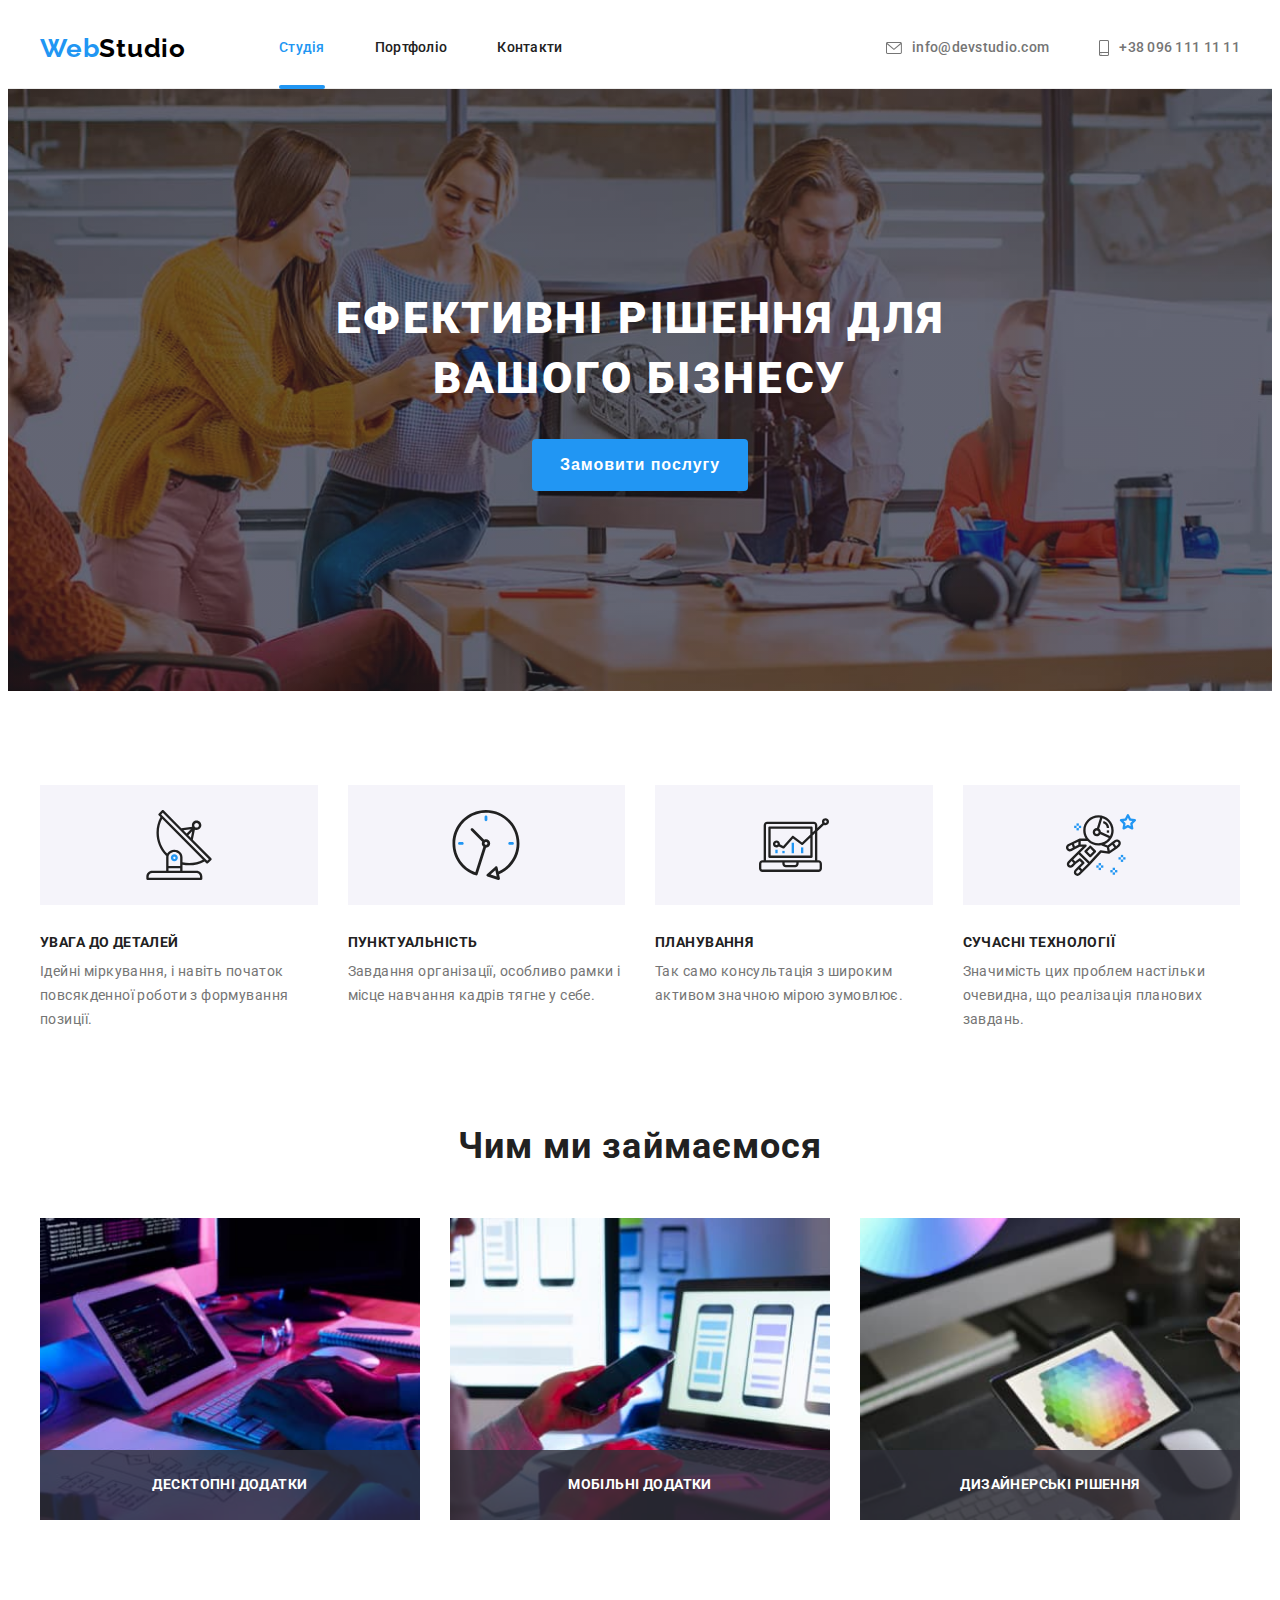
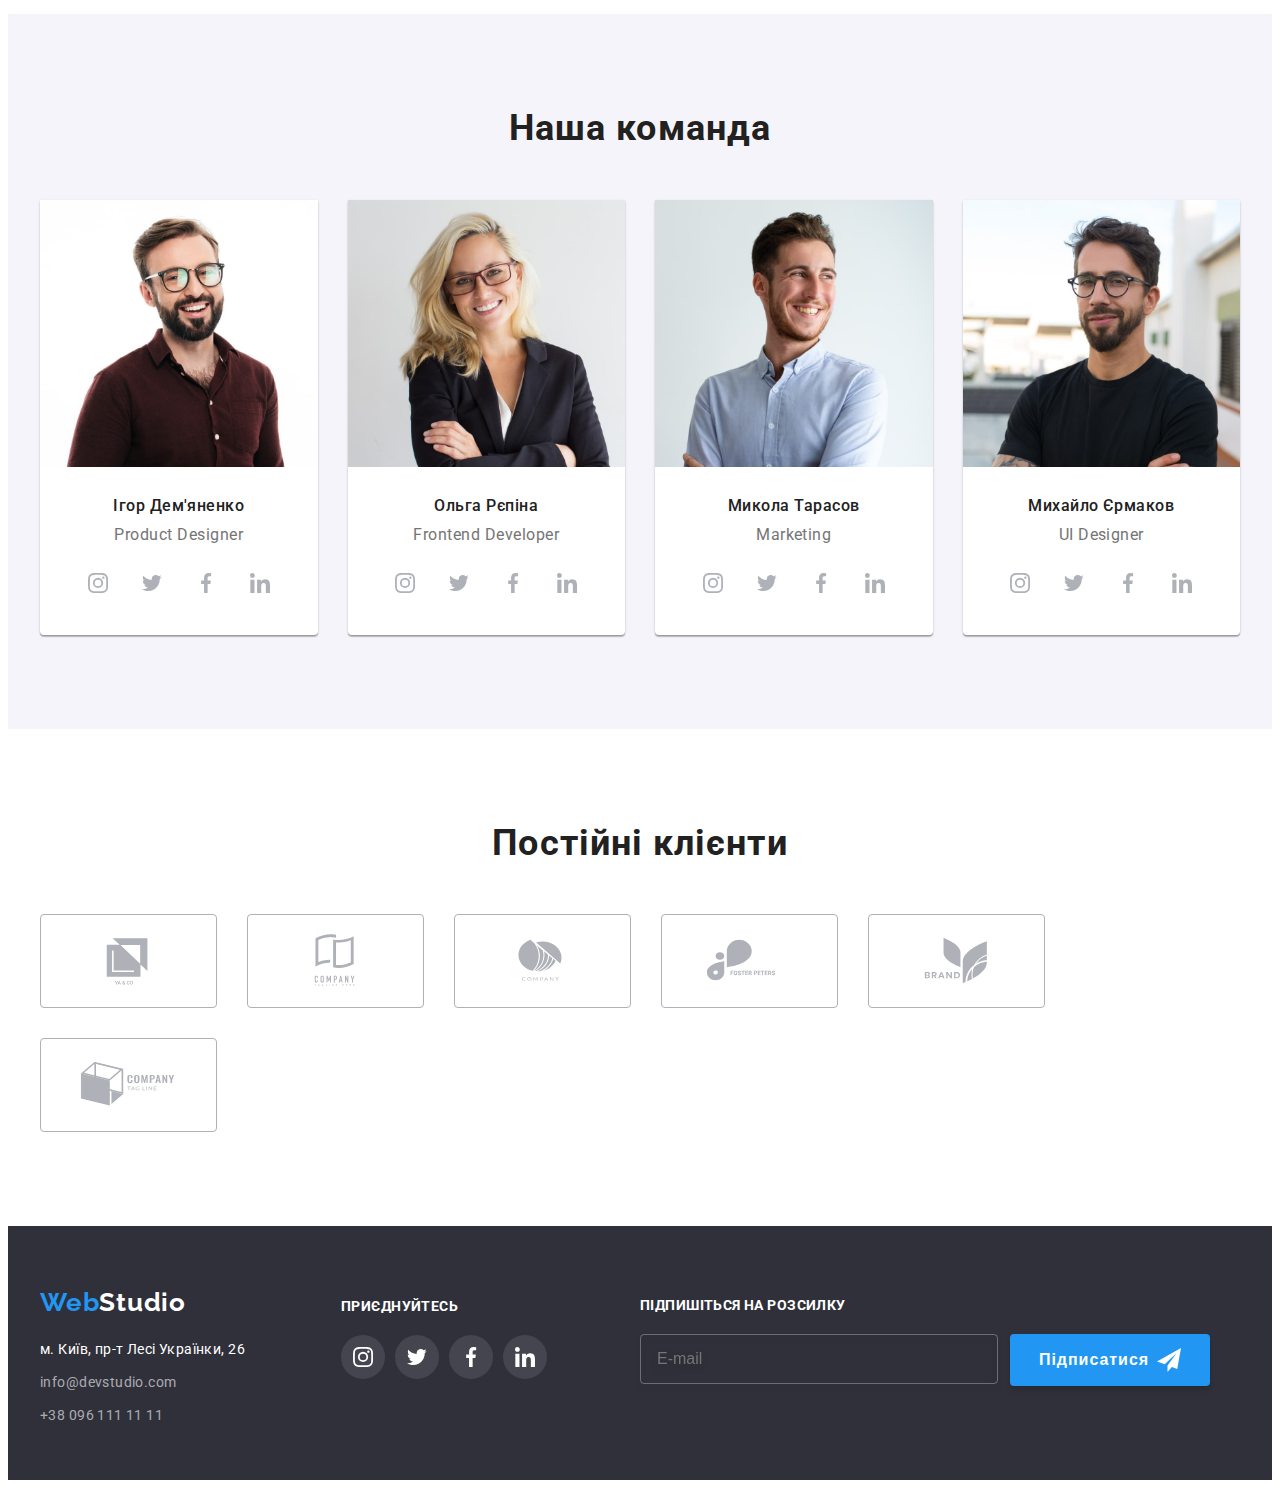
==== commit ac6a93b1: "fix footer and header( in adaptive too))" ====
--- a/index.html
+++ b/index.html
@@ -1,459 +1,458 @@
 <!DOCTYPE html>
 <html lang="uk">
-  <head>
-    <meta charset="UTF-8" />
-    <meta name="description" content="Web-розробка для вашего бізнесу" />
-    <meta name="viewport" content="width=device-width, initial-scale=1.0" />
-    <link rel="preconnect" href="https://fonts.googleapis.com" />
-    <link rel="preconnect" href="https://fonts.gstatic.com" crossorigin />
-    <link href="https://fonts.googleapis.com/css2?family=Raleway:wght@700&family=Roboto:wght@400;500;700;900&display=swap" rel="stylesheet" />
-    <link
-      rel="stylesheet"
-      href="https://cdnjs.cloudflare.com/ajax/libs/modern-normalize/1.1.0/modern-normalize.min.css"
-      integrity="sha512-wpPYUAdjBVSE4KJnH1VR1HeZfpl1ub8YT/NKx4PuQ5NmX2tKuGu6U/JRp5y+Y8XG2tV+wKQpNHVUX03MfMFn9Q=="
-      crossorigin="anonymous"
-      referrerpolicy="no-referrer"
-    />
-    <link rel="stylesheet" href="./css/main.min.css" />
-    <title>WebStudio</title>
-  </head>
-
-  <body>
-    <header class="header">
-      <div class="container header__flex">
-        <a class="nav-box__logo logo" href="./index.html"> Web<span class="nav-box__logo--remark logo">Studio</span> </a>
-        <div class="menu__content" data-menu>
-          <nav class="nav-box">
-            <ul class="list nav-box__list">
-              <li>
-                <a class="nav-box__link current" href="./index.html">Студія</a>
-              </li>
-              <li>
-                <a class="nav-box__link" href="./portfolio.html">Портфоліо</a>
-              </li>
-              <li>
-                <a class="nav-box__link" href="#">Контакти</a>
+
+<head>
+  <meta charset="UTF-8" />
+  <meta name="description" content="Web-розробка для вашего бізнесу" />
+  <meta name="viewport" content="width=device-width, initial-scale=1.0" />
+  <link rel="preconnect" href="https://fonts.googleapis.com" />
+  <link rel="preconnect" href="https://fonts.gstatic.com" crossorigin />
+  <link href="https://fonts.googleapis.com/css2?family=Raleway:wght@700&family=Roboto:wght@400;500;700;900&display=swap"
+    rel="stylesheet" />
+  <link rel="stylesheet" href="https://cdnjs.cloudflare.com/ajax/libs/modern-normalize/1.1.0/modern-normalize.min.css"
+    integrity="sha512-wpPYUAdjBVSE4KJnH1VR1HeZfpl1ub8YT/NKx4PuQ5NmX2tKuGu6U/JRp5y+Y8XG2tV+wKQpNHVUX03MfMFn9Q=="
+    crossorigin="anonymous" referrerpolicy="no-referrer" />
+  <link rel="stylesheet" href="./css/main.min.css" />
+  <title>WebStudio</title>
+</head>
+
+<body>
+  <header class="header">
+    <div class="container header__flex">
+      <a class="nav-box__logo logo" href="./index.html"> Web<span class="nav-box__logo--remark logo">Studio</span> </a>
+      <div class="menu__content" data-menu>
+        <nav class="nav-box">
+          <ul class="list nav-box__list">
+            <li><a class="nav-box__link current" href="./index.html">Студія</a></li>
+            <li><a class="nav-box__link" href="./portfolio.html">Портфоліо</a></li>
+            <li><a class="nav-box__link" href="#">Контакти</a></li>
+          </ul>
+        </nav>
+        <ul class="list list-contact">
+          <li>
+            <a class="list-contact__item list-contact__item--mail" href="mailto:info@devstudio.com"><svg
+                class="list-contact__icon" width="16" height="12">
+                <use href="./images/icons.svg#icon-envelope"></use>
+              </svg>info@devstudio.com</a>
+          </li>
+          <li>
+            <a class="list-contact__item list-contact__item--phone" href="tel:+380961111111"><svg
+                class="list-contact__icon" width="10" height="16">
+                <use href="./images/icons.svg#icon-smartphone"></use>
+              </svg>+38 096 111 11 11</a>
+          </li>
+        </ul>
+
+        <ul class="header-socials list">
+          <li class="header-socials_item"><a class="header-socials__link" href="https://www.instagram.com/"
+              target="_blank" aria-label="instagram">Instagram</a></li>
+          <li class="header-socials_item"><a class="header-socials__link" href="https://twitter.com/" target="_blank"
+              aria-label="twitter">Twitter</a></li>
+          <li class="header-socials_item"><a class="header-socials__link" href="https://www.facebook.com/"
+              target="_blank" aria-label="facebook">Facebook</a></li>
+          <li class="header-socials_item"><a class="header-socials__link" href="https://www.linkedin.com/"
+              target="_blank" aria-label="linkedin">Linkedin</a></li>
+        </ul>
+      </div>
+      <button class="menu is-open" type="button" data-menu-button>
+        <svg class="menu__icon" width="24" height="16" aria-label="Мобільне меню">
+          <use class="menu__open" href="images/icons.svg#icon-close"></use>
+          <use class="menu__close" href="images/icons.svg#icon-menu"></use>
+        </svg>
+      </button>
+    </div>
+  </header>
+
+  <main>
+    <section class="hero section">
+      <div class="container">
+        <h1 class="hero__tagline">Ефективні рішення для вашого бізнесу</h1>
+        <button class="hero__button" type="button" data-modal-open>Замовити послугу</button>
+      </div>
+    </section>
+
+    <section class="section features-section">
+      <div class="container">
+        <h2 class="features-section__name secondary-name visually-hidden">Наші переваги</h2>
+        <ul class="features-section__list list">
+          <li class="features-section__item">
+            <div class="features-section__box">
+              <svg width="70" height="70">
+                <use href="./images/icons.svg#icon-antenna-1"></use>
+              </svg>
+            </div>
+            <h3 class="features-section__title">УВАГА ДО ДЕТАЛЕЙ</h3>
+            <p class="features-section__text">Ідейні міркування, і навіть початок повсякденної роботи з формування
+              позиції.</p>
+          </li>
+          <li class="features-section__item">
+            <div class="features-section__box">
+              <svg width="70" height="70">
+                <use href="./images/icons.svg#icon-clock-1"></use>
+              </svg>
+            </div>
+            <h3 class="features-section__title">ПУНКТУАЛЬНІСТЬ</h3>
+            <p class="features-section__text">Завдання організації, особливо рамки і місце навчання кадрів тягне у себе.
+            </p>
+          </li>
+          <li class="features-section__item">
+            <div class="features-section__box">
+              <svg width="70" height="70">
+                <use href="./images/icons.svg#icon-diagram-1"></use>
+              </svg>
+            </div>
+            <h3 class="features-section__title">ПЛАНУВАННЯ</h3>
+            <p class="features-section__text">Так само консультація з широким активом значною мірою зумовлює.</p>
+          </li>
+          <li class="features-section__item">
+            <div class="features-section__box">
+              <svg width="70" height="70">
+                <use href="./images/icons.svg#icon-astronaut-1"></use>
+              </svg>
+            </div>
+            <h3 class="features-section__title">СУЧАСНІ ТЕХНОЛОГІЇ</h3>
+            <p class="features-section__text">Значимість цих проблем настільки очевидна, що реалізація планових завдань.
+            </p>
+          </li>
+        </ul>
+      </div>
+    </section>
+    <section class="specialization section">
+      <div class="container">
+        <h2 class="specialization__name secondary-name">Чим ми займаємося</h2>
+        <ul class="specialization__list list">
+          <li class="specialization__item">
+            <img src="./images/ruki-za-compom.jpg" alt="ПК" width="370" />
+            <p class="specialization__text">Десктопні додатки</p>
+          </li>
+          <li class="specialization__item">
+            <img src="./images/tri-iphona.jpg" alt="Макет" width="370" />
+            <p class="specialization__text">Мобільні додатки</p>
+          </li>
+          <li class="specialization__item">
+            <img src="./images/palitra.jpg" alt="Палітра" width="370" />
+            <p class="specialization__text">Дизайнерські рішення</p>
+          </li>
+        </ul>
+      </div>
+    </section>
+
+    <section class="team section">
+      <div class="container">
+        <h2 class="team__name secondary-name">Наша команда</h2>
+        <ul class="team__list list">
+          <li class="team__item">
+            <img src="./images/ihor.jpg" alt="Ігор Дем'яненко" width="270" />
+            <h3 class="team__developer">Ігор Дем'яненко</h3>
+            <p class="team__position">Product Designer</p>
+            <ul class="socials list">
+              <li class="socials__item">
+                <a href="https://www.instagram.com/" class="socials__link" target="_blank">
+                  <svg class="socials__icon" width="20px" height="20">
+                    <use href="./images/icons.svg#icon-instagram"></use>
+                  </svg>
+                </a>
+              </li>
+              <li class="socials__item">
+                <a href="https://twitter.com/" class="socials__link" target="_blank">
+                  <svg class="socials__icon" width="20px" height="20">
+                    <use href="./images/icons.svg#icon-twitter"></use>
+                  </svg>
+                </a>
+              </li>
+              <li class="socials__item">
+                <a href="https://uk-ua.facebook.com/" class="socials__link" target="_blank">
+                  <svg class="socials__icon" width="20px" height="20">
+                    <use href="./images/icons.svg#icon-facebook"></use>
+                  </svg>
+                </a>
+              </li>
+              <li class="socials__item">
+                <a href="https://www.linkedin.com/" class="socials__link" target="_blank">
+                  <svg class="socials__icon" width="20px" height="20">
+                    <use href="./images/icons.svg#icon-linkedin"></use>
+                  </svg>
+                </a>
               </li>
             </ul>
-          </nav>
-          <ul class="list list-contact">
-            <li>
-              <a class="list-contact__item list-contact__item--mail" href="mailto:info@devstudio.com"
-                ><svg class="list-contact__icon" width="16" height="12">
-                  <use href="./images/icons.svg#icon-envelope"></use></svg
-                >info@devstudio.com</a
-              >
-            </li>
-            <li>
-              <a class="list-contact__item list-contact__item--phone" href="tel:+380961111111"
-                ><svg class="list-contact__icon" width="10" height="16">
-                  <use href="./images/icons.svg#icon-smartphone"></use>
-                </svg>
-                +38 096 111 11 11
-              </a>
+          </li>
+
+          <li class="team__item">
+            <img src="./images/olha.jpg" alt="Ольга Рєпіна" width="270" />
+
+            <h3 class="team__developer">Ольга Рєпіна</h3>
+            <p class="team__position">Frontend Developer</p>
+            <ul class="socials list">
+              <li class="socials__item">
+                <a href="https://www.instagram.com/" class="socials__link" target="_blank">
+                  <svg class="socials__icon" width="20px" height="20">
+                    <use href="./images/icons.svg#icon-instagram"></use>
+                  </svg>
+                </a>
+              </li>
+              <li class="socials__item">
+                <a href="https://twitter.com/" class="socials__link" target="_blank">
+                  <svg class="socials__icon" width="20px" height="20">
+                    <use href="./images/icons.svg#icon-twitter"></use>
+                  </svg>
+                </a>
+              </li>
+              <li class="socials__item">
+                <a href="https://uk-ua.facebook.com/" class="socials__link" target="_blank">
+                  <svg class="socials__icon" width="20px" height="20">
+                    <use href="./images/icons.svg#icon-facebook"></use>
+                  </svg>
+                </a>
+              </li>
+              <li class="socials__item">
+                <a href="https://www.linkedin.com/" class="socials__link" target="_blank">
+                  <svg class="socials__icon" width="20px" height="20">
+                    <use href="./images/icons.svg#icon-linkedin"></use>
+                  </svg>
+                </a>
+              </li>
+            </ul>
+          </li>
+
+          <li class="team__item">
+            <img src="./images/kolya.jpg" alt="Микола Тарасов" width="270" />
+
+            <h3 class="team__developer">Микола Тарасов</h3>
+            <p class="team__position">Marketing</p>
+            <ul class="socials list">
+              <li class="socials__item">
+                <a href="https://www.instagram.com/" class="socials__link" target="_blank">
+                  <svg class="socials__icon" width="20px" height="20">
+                    <use href="./images/icons.svg#icon-instagram"></use>
+                  </svg>
+                </a>
+              </li>
+              <li class="socials__item">
+                <a href="https://twitter.com/" class="socials__link" target="_blank">
+                  <svg class="socials__icon" width="20px" height="20">
+                    <use href="./images/icons.svg#icon-twitter"></use>
+                  </svg>
+                </a>
+              </li>
+              <li class="socials__item">
+                <a href="https://uk-ua.facebook.com/" class="socials__link" target="_blank">
+                  <svg class="socials__icon" width="20px" height="20">
+                    <use href="./images/icons.svg#icon-facebook"></use>
+                  </svg>
+                </a>
+              </li>
+              <li class="socials__item">
+                <a href="https://www.linkedin.com/" class="socials__link" target="_blank">
+                  <svg class="socials__icon" width="20px" height="20">
+                    <use href="./images/icons.svg#icon-linkedin"></use>
+                  </svg>
+                </a>
+              </li>
+            </ul>
+          </li>
+
+          <li class="team__item">
+            <img src="./images/miha.jpg" alt="Михайло Єрмаков" width="270" height="260" />
+
+            <h3 class="team__developer">Михайло Єрмаков</h3>
+            <p class="team__position">UI Designer</p>
+            <ul class="socials list">
+              <li class="socials__item">
+                <a href="https://www.instagram.com/" class="socials__link" target="_blank">
+                  <svg class="socials__icon" width="20px" height="20">
+                    <use href="./images/icons.svg#icon-instagram"></use>
+                  </svg>
+                </a>
+              </li>
+              <li class="socials__item">
+                <a href="https://twitter.com/" class="socials__link" target="_blank">
+                  <svg class="socials__icon" width="20px" height="20">
+                    <use href="./images/icons.svg#icon-twitter"></use>
+                  </svg>
+                </a>
+              </li>
+              <li class="socials__item">
+                <a href="https://uk-ua.facebook.com/" class="socials__link" target="_blank">
+                  <svg class="socials__icon" width="20px" height="20">
+                    <use href="./images/icons.svg#icon-facebook"></use>
+                  </svg>
+                </a>
+              </li>
+              <li class="socials__item">
+                <a href="https://www.linkedin.com/" class="socials__link" target="_blank">
+                  <svg class="socials__icon" width="20px" height="20">
+                    <use href="./images/icons.svg#icon-linkedin"></use>
+                  </svg>
+                </a>
+              </li>
+            </ul>
+          </li>
+        </ul>
+      </div>
+    </section>
+
+    <section class="section clients">
+      <div class="container">
+        <h2 class="secondary-name">Постійні клієнти</h2>
+        <div class="clients__list">
+          <a href="" class="clients__link" target="_blank">
+            <svg class="clients__icon" width="106" height="60">
+              <use href="./images/icons.svg#icon-Logo"></use>
+            </svg>
+          </a>
+          <a href="" class="clients__link" target="_blank">
+            <svg class="clients__icon" width="106" height="60">
+              <use href="./images/icons.svg#icon-Logo2"></use>
+            </svg>
+          </a>
+          <a href="" class="clients__link" target="_blank">
+            <svg class="clients__icon" width="106" height="60">
+              <use href="./images/icons.svg#icon-Logo3"></use>
+            </svg>
+          </a>
+          <a href="" class="clients__link" target="_blank">
+            <svg class="clients__icon" width="106" height="60">
+              <use href="./images/icons.svg#icon-Logo4"></use>
+            </svg>
+          </a>
+          <a href="" class="clients__link" target="_blank">
+            <svg class="clients__icon" width="106" height="60">
+              <use href="./images/icons.svg#icon-Logo5"></use>
+            </svg>
+          </a>
+          <a href="" class="clients__link" target="_blank">
+            <svg class="clients__icon" width="106" height="60">
+              <use href="./images/icons.svg#icon-Logo6"></use>
+            </svg>
+          </a>
+        </div>
+      </div>
+    </section>
+  </main>
+
+  <footer class="footer">
+    <div class="container footer_flex">
+      <div class="footer-div">
+        <address class="address">
+          <a href="./index.html" class="footer_logo logo">Web<span class="footer_logo--white logo">Studio</span></a>
+          <ul class="address__list list">
+            <li class="address__item">
+              <a class="address__location" href="https://goo.gl/maps/CPtrU1FHBa2aNyZL9" target="_blank"
+                rel="noopener noreferrer nofollow">м. Київ, пр-т Лесі Українки, 26</a>
+            </li>
+            <li class="address__item">
+              <a class="address__mail" href="mailto:info@devstudio.com">info@devstudio.com</a>
+            </li>
+            <li class="address__item">
+              <a class="address__phone" href="tel:+380961111111"> +38 096 111 11 11 </a>
             </li>
           </ul>
-
-          <ul class="header-socials list">
-            <li class="header-socials_item"><a class="header-socials__link" href="https://www.instagram.com/" target="_blank" aria-label="instagram">Instagram</a></li>
-            <li class="header-socials_item"><a href="https://twitter.com/" target="_blank" aria-label="twitter">Twitter</a></li>
-            <li class="header-socials_item"><a href="https://www.facebook.com/" target="_blank" aria-label="facebook">Facebook</a></li>
-            <li class="header-socials_item"><a href="https://www.linkedin.com/" target="_blank" aria-label="linkedin">Linkedin</a></li>
-          </ul>
-        </div>
-        <button class="menu is-open" type="button" data-menu-button>
-          <svg class="menu__icon" width="24" height="16" aria-label="Мобільне меню">
-            <use class="menu__open" href="images/icons.svg#icon-close"></use>
-            <use class="menu__close" href="images/icons.svg#icon-menu"></use>
-          </svg>
-        </button>
-      </div>
-    </header>
-
-    <main>
-      <section class="hero section">
-        <div class="container">
-          <h1 class="hero__tagline">Ефективні рішення для вашого бізнесу</h1>
-          <button class="hero__button" type="button" data-modal-open>Замовити послугу</button>
-        </div>
-      </section>
-
-      <section class="section features-section">
-        <div class="container">
-          <h2 class="features-section__name secondary-name visually-hidden">Наші переваги</h2>
-          <ul class="features-section__list list">
-            <li class="features-section__item">
-              <div class="features-section__box">
-                <svg width="70" height="70">
-                  <use href="./images/icons.svg#icon-antenna-1"></use>
-                </svg>
-              </div>
-              <h3 class="features-section__title">УВАГА ДО ДЕТАЛЕЙ</h3>
-              <p class="features-section__text">Ідейні міркування, і навіть початок повсякденної роботи з формування позиції.</p>
-            </li>
-            <li class="features-section__item">
-              <div class="features-section__box">
-                <svg width="70" height="70">
-                  <use href="./images/icons.svg#icon-clock-1"></use>
-                </svg>
-              </div>
-              <h3 class="features-section__title">ПУНКТУАЛЬНІСТЬ</h3>
-              <p class="features-section__text">Завдання організації, особливо рамки і місце навчання кадрів тягне у себе.</p>
-            </li>
-            <li class="features-section__item">
-              <div class="features-section__box">
-                <svg width="70" height="70">
-                  <use href="./images/icons.svg#icon-diagram-1"></use>
-                </svg>
-              </div>
-              <h3 class="features-section__title">ПЛАНУВАННЯ</h3>
-              <p class="features-section__text">Так само консультація з широким активом значною мірою зумовлює.</p>
-            </li>
-            <li class="features-section__item">
-              <div class="features-section__box">
-                <svg width="70" height="70">
-                  <use href="./images/icons.svg#icon-astronaut-1"></use>
-                </svg>
-              </div>
-              <h3 class="features-section__title">СУЧАСНІ ТЕХНОЛОГІЇ</h3>
-              <p class="features-section__text">Значимість цих проблем настільки очевидна, що реалізація планових завдань.</p>
-            </li>
-          </ul>
-        </div>
-      </section>
-      <section class="specialization section">
-        <div class="container">
-          <h2 class="specialization__name secondary-name">Чим ми займаємося</h2>
-          <ul class="specialization__list list">
-            <li class="specialization__item">
-              <img src="./images/ruki-za-compom.jpg" alt="ПК" width="370" />
-              <p class="specialization__text">Десктопні додатки</p>
-            </li>
-            <li class="specialization__item">
-              <img src="./images/tri-iphona.jpg" alt="Макет" width="370" />
-              <p class="specialization__text">Мобільні додатки</p>
-            </li>
-            <li class="specialization__item">
-              <img src="./images/palitra.jpg" alt="Палітра" width="370" />
-              <p class="specialization__text">Дизайнерські рішення</p>
-            </li>
-          </ul>
-        </div>
-      </section>
-
-      <section class="team section">
-        <div class="container">
-          <h2 class="team__name secondary-name">Наша команда</h2>
-          <ul class="team__list list">
-            <li class="team__item">
-              <img src="./images/ihor.jpg" alt="Ігор Дем'яненко" width="270" />
-              <h3 class="team__developer">Ігор Дем'яненко</h3>
-              <p class="team__position">Product Designer</p>
-              <ul class="socials list">
-                <li class="socials__item">
-                  <a href="https://www.instagram.com/" class="socials__link" target="_blank">
-                    <svg class="socials__icon" width="20px" height="20">
-                      <use href="./images/icons.svg#icon-instagram"></use>
-                    </svg>
-                  </a>
-                </li>
-                <li class="socials__item">
-                  <a href="https://twitter.com/" class="socials__link" target="_blank">
-                    <svg class="socials__icon" width="20px" height="20">
-                      <use href="./images/icons.svg#icon-twitter"></use>
-                    </svg>
-                  </a>
-                </li>
-                <li class="socials__item">
-                  <a href="https://uk-ua.facebook.com/" class="socials__link" target="_blank">
-                    <svg class="socials__icon" width="20px" height="20">
-                      <use href="./images/icons.svg#icon-facebook"></use>
-                    </svg>
-                  </a>
-                </li>
-                <li class="socials__item">
-                  <a href="https://www.linkedin.com/" class="socials__link" target="_blank">
-                    <svg class="socials__icon" width="20px" height="20">
-                      <use href="./images/icons.svg#icon-linkedin"></use>
-                    </svg>
-                  </a>
-                </li>
-              </ul>
-            </li>
-
-            <li class="team__item">
-              <img src="./images/olha.jpg" alt="Ольга Рєпіна" width="270" />
-
-              <h3 class="team__developer">Ольга Рєпіна</h3>
-              <p class="team__position">Frontend Developer</p>
-              <ul class="socials list">
-                <li class="socials__item">
-                  <a href="https://www.instagram.com/" class="socials__link" target="_blank">
-                    <svg class="socials__icon" width="20px" height="20">
-                      <use href="./images/icons.svg#icon-instagram"></use>
-                    </svg>
-                  </a>
-                </li>
-                <li class="socials__item">
-                  <a href="https://twitter.com/" class="socials__link" target="_blank">
-                    <svg class="socials__icon" width="20px" height="20">
-                      <use href="./images/icons.svg#icon-twitter"></use>
-                    </svg>
-                  </a>
-                </li>
-                <li class="socials__item">
-                  <a href="https://uk-ua.facebook.com/" class="socials__link" target="_blank">
-                    <svg class="socials__icon" width="20px" height="20">
-                      <use href="./images/icons.svg#icon-facebook"></use>
-                    </svg>
-                  </a>
-                </li>
-                <li class="socials__item">
-                  <a href="https://www.linkedin.com/" class="socials__link" target="_blank">
-                    <svg class="socials__icon" width="20px" height="20">
-                      <use href="./images/icons.svg#icon-linkedin"></use>
-                    </svg>
-                  </a>
-                </li>
-              </ul>
-            </li>
-
-            <li class="team__item">
-              <img src="./images/kolya.jpg" alt="Микола Тарасов" width="270" />
-
-              <h3 class="team__developer">Микола Тарасов</h3>
-              <p class="team__position">Marketing</p>
-              <ul class="socials list">
-                <li class="socials__item">
-                  <a href="https://www.instagram.com/" class="socials__link" target="_blank">
-                    <svg class="socials__icon" width="20px" height="20">
-                      <use href="./images/icons.svg#icon-instagram"></use>
-                    </svg>
-                  </a>
-                </li>
-                <li class="socials__item">
-                  <a href="https://twitter.com/" class="socials__link" target="_blank">
-                    <svg class="socials__icon" width="20px" height="20">
-                      <use href="./images/icons.svg#icon-twitter"></use>
-                    </svg>
-                  </a>
-                </li>
-                <li class="socials__item">
-                  <a href="https://uk-ua.facebook.com/" class="socials__link" target="_blank">
-                    <svg class="socials__icon" width="20px" height="20">
-                      <use href="./images/icons.svg#icon-facebook"></use>
-                    </svg>
-                  </a>
-                </li>
-                <li class="socials__item">
-                  <a href="https://www.linkedin.com/" class="socials__link" target="_blank">
-                    <svg class="socials__icon" width="20px" height="20">
-                      <use href="./images/icons.svg#icon-linkedin"></use>
-                    </svg>
-                  </a>
-                </li>
-              </ul>
-            </li>
-
-            <li class="team__item">
-              <img src="./images/miha.jpg" alt="Михайло Єрмаков" width="270" height="260" />
-
-              <h3 class="team__developer">Михайло Єрмаков</h3>
-              <p class="team__position">UI Designer</p>
-              <ul class="socials list">
-                <li class="socials__item">
-                  <a href="https://www.instagram.com/" class="socials__link" target="_blank">
-                    <svg class="socials__icon" width="20px" height="20">
-                      <use href="./images/icons.svg#icon-instagram"></use>
-                    </svg>
-                  </a>
-                </li>
-                <li class="socials__item">
-                  <a href="https://twitter.com/" class="socials__link" target="_blank">
-                    <svg class="socials__icon" width="20px" height="20">
-                      <use href="./images/icons.svg#icon-twitter"></use>
-                    </svg>
-                  </a>
-                </li>
-                <li class="socials__item">
-                  <a href="https://uk-ua.facebook.com/" class="socials__link" target="_blank">
-                    <svg class="socials__icon" width="20px" height="20">
-                      <use href="./images/icons.svg#icon-facebook"></use>
-                    </svg>
-                  </a>
-                </li>
-                <li class="socials__item">
-                  <a href="https://www.linkedin.com/" class="socials__link" target="_blank">
-                    <svg class="socials__icon" width="20px" height="20">
-                      <use href="./images/icons.svg#icon-linkedin"></use>
-                    </svg>
-                  </a>
-                </li>
-              </ul>
-            </li>
-          </ul>
-        </div>
-      </section>
-
-      <section class="section clients">
-        <div class="container">
-          <h2 class="secondary-name">Постійні клієнти</h2>
-          <div class="clients__list">
-            <a href="" class="clients__link" target="_blank">
-              <svg class="clients__icon" width="106" height="60">
-                <use href="./images/icons.svg#icon-Logo"></use>
-              </svg>
-            </a>
-            <a href="" class="clients__link" target="_blank">
-              <svg class="clients__icon" width="106" height="60">
-                <use href="./images/icons.svg#icon-Logo2"></use>
-              </svg>
-            </a>
-            <a href="" class="clients__link" target="_blank">
-              <svg class="clients__icon" width="106" height="60">
-                <use href="./images/icons.svg#icon-Logo3"></use>
-              </svg>
-            </a>
-            <a href="" class="clients__link" target="_blank">
-              <svg class="clients__icon" width="106" height="60">
-                <use href="./images/icons.svg#icon-Logo4"></use>
-              </svg>
-            </a>
-            <a href="" class="clients__link" target="_blank">
-              <svg class="clients__icon" width="106" height="60">
-                <use href="./images/icons.svg#icon-Logo5"></use>
-              </svg>
-            </a>
-            <a href="" class="clients__link" target="_blank">
-              <svg class="clients__icon" width="106" height="60">
-                <use href="./images/icons.svg#icon-Logo6"></use>
-              </svg>
-            </a>
-          </div>
-        </div>
-      </section>
-    </main>
-
-    <footer class="footer">
-      <div class="container footer_flex">
-        <div class="footer-div">
-          <a href="./index.html" class="footer_logo logo">Web<span class="footer_logo--white logo">Studio</span></a>
-          <address class="address">
-            <ul class="address__list list">
-              <li class="address__item">
-                <a class="address__location" href="https://goo.gl/maps/CPtrU1FHBa2aNyZL9" target="_blank" rel="noopener noreferrer nofollow">м. Київ, пр-т Лесі Українки, 26</a>
-              </li>
-              <li class="address__item">
-                <a class="address__mail" href="mailto:info@devstudio.com">info@devstudio.com</a>
-              </li>
-              <li class="address__item">
-                <a class="address__phone" href="tel:+380961111111"> +38 096 111 11 11 </a>
-              </li>
-            </ul>
-          </address>
-        </div>
+        </address>
+
         <section class="footer-socials section">
           <h2 class="footer-socials__name name">Приєднуйтесь</h2>
           <ul class="footer-socials__list list">
             <li class="footer-socials__item">
-              <a class="footer-socials__link" href="https://www.instagram.com/" target="_blank" aria-label="instagram"
-                ><svg class="footer-socials__icon" width="20" height="20">
-                  <use href="./images/icons.svg#icon-instagram"></use></svg
-              ></a>
+              <a class="footer-socials__link" href="https://www.instagram.com/" target="_blank"
+                aria-label="instagram"><svg class="footer-socials__icon" width="20" height="20">
+                  <use href="./images/icons.svg#icon-instagram"></use>
+                </svg></a>
             </li>
             <li class="footer-socials__item">
-              <a class="footer-socials__link" href="https://twitter.com/" target="_blank" aria-label="twitter"
-                ><svg class="footer-socials__icon" width="20" height="20">
-                  <use href="./images/icons.svg#icon-twitter"></use></svg
-              ></a>
+              <a class="footer-socials__link" href="https://twitter.com/" target="_blank" aria-label="twitter"><svg
+                  class="footer-socials__icon" width="20" height="20">
+                  <use href="./images/icons.svg#icon-twitter"></use>
+                </svg></a>
             </li>
             <li class="footer-socials__item">
-              <a class="footer-socials__link" href="https://www.facebook.com/" target="_blank" aria-label="facebook"
-                ><svg class="footer-socials__icon" width="20" height="20">
-                  <use href="./images/icons.svg#icon-facebook"></use></svg
-              ></a>
+              <a class="footer-socials__link" href="https://www.facebook.com/" target="_blank"
+                aria-label="facebook"><svg class="footer-socials__icon" width="20" height="20">
+                  <use href="./images/icons.svg#icon-facebook"></use>
+                </svg></a>
             </li>
             <li class="footer-socials__item">
-              <a class="footer-socials__link" href="https://www.linkedin.com/" target="_blank" aria-label="linkedin"
-                ><svg class="footer-socials__icon" width="20" height="20">
-                  <use href="./images/icons.svg#icon-linkedin"></use></svg
-              ></a>
+              <a class="footer-socials__link" href="https://www.linkedin.com/" target="_blank"
+                aria-label="linkedin"><svg class="footer-socials__icon" width="20" height="20">
+                  <use href="./images/icons.svg#icon-linkedin"></use>
+                </svg></a>
             </li>
           </ul>
         </section>
-        <section class="subscribe section">
-          <h2 class="subscribe__name name">Підпишіться на розсилку</h2>
-          <form class="subscribe__form">
-            <label>
-              <input type="email" name="e-mail" placeholder="E-mail" />
-            </label>
-            <button class="subscribe__button" type="submit">
-              Підписатися
-              <svg class="subscribe__icon" width="24px" height="24">
-                <use href="./images/icons.svg#icon-telegram"></use>
-              </svg>
-            </button>
-          </form>
-        </section>
-      </div>
-    </footer>
-
-    <div class="backdrop is-hidden" data-modal>
-      <div class="modal">
-        <form class="form">
-          <h2 class="form__title">Залиште свої дані, ми вам передзвонимо</h2>
-          <div class="form-element">
-            <label class="element-form"> Ім'я</label>
-            <input type="text" name="user-name" autofocus autocomplete="on" placeholder="Степан Бандера)" />
-            <div class="form-element__icon">
-              <svg width="12" height="12">
-                <use href="./images/icons.svg#icon-man"></use>
-              </svg>
-            </div>
-          </div>
-          <div class="form-element">
-            <label> Телефон</label>
-            <input type="tel" name="user-tel" autocomplete="on" placeholder="+380..." />
-            <div class="form-element__icon">
-              <svg width="13" height="13">
-                <use href="./images/icons.svg#icon-telephone"></use>
-              </svg>
-            </div>
-          </div>
-          <div class="form-element">
-            <label> Пошта</label>
-            <input type="email" name="user-mail" autocomplete="on" placeholder="banderarulit@gmail.com" />
-            <div class="form-element__icon">
-              <svg width="15" height="12">
-                <use href="./images/icons.svg#icon-email-black"></use>
-              </svg>
-            </div>
-          </div>
-
-          <div class="form-comment">
-            <label class="modal-form-space">Коментар</label>
-            <textarea class="form-textarea" name="comment" rows="6" placeholder="Введіть текст"></textarea>
-          </div>
-
-          <div class="form-checkbox">
-            <label>
-              <input type="checkbox" name="terms of the contract" />
-              <span class="form-checkbox__checkmark"></span>
-              Погоджуюся з розсилкою та приймаю
-              <a href="" class="form-checkbox__contract">Умови договору</a>
-            </label>
-          </div>
-          <button class="form__send" type="submit">Відправити</button>
-
-          <button class="backdrop__button" type="submit" data-modal-close>
-            <svg class="backdrop__icon" width="18" height="18">
-              <use href="./images/icons.svg#modal-button"></use>
+      </div>
+      <section class="subscribe section">
+        <h2 class="subscribe__name name">Підпишіться на розсилку</h2>
+        <form class="subscribe__form">
+          <label>
+            <input type="email" name="e-mail" placeholder="E-mail" />
+          </label>
+          <button class="subscribe__button" type="submit">
+            Підписатися
+            <svg class="subscribe__icon" width="24px" height="24">
+              <use href="./images/icons.svg#icon-telegram"></use>
             </svg>
           </button>
         </form>
-      </div>
+      </section>
     </div>
-    <script src="./js/menu.js"></script>
-    <script src="./js/modal.js"></script>
-  </body>
-</html>
+  </footer>
+
+  <div class="backdrop is-hidden" data-modal>
+    <div class="modal">
+      <form class="form">
+        <h2 class="form__title">Залиште свої дані, ми вам передзвонимо</h2>
+        <div class="form-element">
+          <label class="element-form"> Ім'я</label>
+          <input type="text" name="user-name" autofocus autocomplete="on" placeholder="Степан Бандера)" />
+          <div class="form-element__icon">
+            <svg width="12" height="12">
+              <use href="./images/icons.svg#icon-man"></use>
+            </svg>
+          </div>
+        </div>
+        <div class="form-element">
+          <label> Телефон</label>
+          <input type="tel" name="user-tel" autocomplete="on" placeholder="+380..." />
+          <div class="form-element__icon">
+            <svg width="13" height="13">
+              <use href="./images/icons.svg#icon-telephone"></use>
+            </svg>
+          </div>
+        </div>
+        <div class="form-element">
+          <label> Пошта</label>
+          <input type="email" name="user-mail" autocomplete="on" placeholder="banderarulit@gmail.com" />
+          <div class="form-element__icon">
+            <svg width="15" height="12">
+              <use href="./images/icons.svg#icon-email-black"></use>
+            </svg>
+          </div>
+        </div>
+
+        <div class="form-comment">
+          <label class="modal-form-space">Коментар</label>
+          <textarea class="form-textarea" name="comment" rows="6" placeholder="Введіть текст"></textarea>
+        </div>
+
+        <div class="form-checkbox">
+          <label>
+            <input type="checkbox" name="terms of the contract" />
+            <span class="form-checkbox__checkmark"></span>
+            Погоджуюся з розсилкою та приймаю
+            <a href="" class="form-checkbox__contract">Умови договору</a>
+          </label>
+        </div>
+        <button class="form__send" type="submit">Відправити</button>
+
+        <button class="backdrop__button" type="submit" data-modal-close>
+          <svg class="backdrop__icon" width="18" height="18">
+            <use href="./images/icons.svg#modal-button"></use>
+          </svg>
+        </button>
+      </form>
+    </div>
+  </div>
+  <script src="./js/menu.js"></script>
+  <script src="./js/modal.js"></script>
+</body>
+
+</html>--- a/css/main.min.css
+++ b/css/main.min.css
@@ -1 +1 @@
-:root{--primary-text-color: #212121;--title-text-color: #757575;--button-color: #FFFFFF;--accent-color: #2196F3;--contact-color: rgba(255, 255, 255, 0.6);--filter-color: #F5F4FA;--main-background: #2F303A;--hero-background: #F5F4FA;--icon-color: #AFB1B8}body{font-family:"Roboto",sans-serif;background:#fff;color:var(--primary-text-color)}body.overflow{overflow:hidden}img{display:block;width:100%;height:auto}a{text-decoration:none}h1,h2,h3{margin:0}p{margin:0}.container{padding-left:15px;padding-right:15px;margin-left:auto;margin-right:auto}@media screen and (min-width: 480px){.container .container{width:480px}}@media screen and (min-width: 768px){.container .container{width:768px}}@media screen and (min-width: 1200px){.container .container{width:1200px}}.section{padding-top:60px;padding-bottom:60px}@media screen and (min-width: 1200px){.section .section{padding-top:94px;padding-bottom:94px}}.list{list-style:none;margin:0;padding-left:0}.logo{font-family:"Raleway";font-weight:700;font-size:26px;padding:16px 0;line-height:1.19;letter-spacing:.03em;color:var(--accent-color)}@media screen and (min-width: 768px){.logo{padding:0}}.secondary-name{margin-bottom:50px;font-weight:700;font-size:36px;line-height:1.16;text-align:center;letter-spacing:.03em}.name{margin-bottom:20px;font-weight:700;font-size:14px;line-height:1.14;align-items:center;letter-spacing:.03em;text-transform:uppercase;color:var(--button-color)}.visually-hidden{position:absolute;white-space:nowrap;width:1px;height:1px;overflow:hidden;border:0;padding:0;clip:rect(0 0 0 0);-webkit-clip-path:inset(50%);clip-path:inset(50%);margin:-1px}.header{position:relative;border-bottom:1px solid #ececec}.header__flex{display:flex;align-items:center}.nav-box{align-items:center}.nav-box__logo--remark{margin-right:93px;color:#000}.nav-box__list{padding-top:48px}@media screen and (max-width: 767px){.nav-box__list{display:flex;flex-direction:column;gap:32px}}@media screen and (min-width: 768px){.nav-box__list{padding-top:0;display:flex;gap:50px}}.nav-box__link{display:inline-block;font-size:40px;line-height:1.17;letter-spacing:.02em;color:var(--primary-text-color);transition:color 250ms cubic-bezier(0.4, 0, 0.2, 1)}.nav-box__link:hover,.nav-box__link:focus{color:var(--accent-color)}@media screen and (min-width: 768px){.nav-box__link{padding-top:32px;padding-bottom:32px;margin-bottom:0;font-weight:500;font-size:14px;line-height:1.14;letter-spacing:.02em}}.current{color:var(--accent-color);position:relative}@media screen and (min-width: 768px){.current::after{content:"";position:absolute;display:inline-block;left:0px;bottom:-1px;width:100%;height:4px;background-color:var(--accent-color);border-radius:2px}}@media screen and (min-width: 1200px){.current::after{content:"";position:absolute;display:inline-block;left:0px;bottom:-1px;width:100%;height:4px;background-color:var(--accent-color);border-radius:2px}}@media screen and (max-width: 767px){.list-contact{margin-top:auto;margin-bottom:64px;display:flex;flex-direction:column;gap:32px}}@media screen and (min-width: 768px)and (max-width: 1199px){.list-contact{margin-left:auto;display:flex;flex-direction:column;gap:10px}}@media screen and (min-width: 1200px){.list-contact{margin-left:auto;display:flex;gap:50px}}.list-contact__item{display:flex;align-items:center;font-weight:500;font-size:14px;line-height:1.14;letter-spacing:.02em;color:var(--title-text-color);transition:color 250ms cubic-bezier(0.4, 0, 0.2, 1)}.list-contact__item:hover,.list-contact__item:focus{color:var(--accent-color)}@media screen and (max-width: 768px){.list-contact__item--phone{font-size:34px;line-height:1.17}.list-contact__item--mail{font-size:24px;line-height:1.16}}@media screen and (min-width: 768px){.list-contact__item{margin-bottom:0px}}@media screen and (min-width: 1200px){.list-contact__item{margin-bottom:0}}.list-contact__icon{display:none;fill:var(--title-text-color);transition:fill 250ms cubic-bezier(0.4, 0, 0.2, 1)}.list-contact__icon:hover,.list-contact__icon:focus{color:var(--accent-color)}@media screen and (min-width: 768px){.list-contact__icon{display:block;margin-right:10px;fill:var(--title-text-color);transition:fill 250ms cubic-bezier(0.4, 0, 0.2, 1)}.list-contacts__item:hover .list-contact__icon,.list-contacts__item:focus .list-contact__icon{fill:var(--accent-color)}}@media screen and (min-width: 1200px){.list-contact__icon{display:block;margin-right:10px;fill:var(--title-text-color);transition:fill 250ms cubic-bezier(0.4, 0, 0.2, 1)}.list-contacts__item:hover .list-contact__icon,.list-contacts__item:focus .list-contact__icon{fill:var(--accent-color)}}.header-socials{padding-bottom:48px;display:flex;width:100%;flex-wrap:wrap;font-weight:500;font-size:18px;line-height:1.22;letter-spacing:.02em;gap:10px;color:#2196f3}@media screen and (min-width: 768px){.header-socials{display:none}}.header-socials_item:not(:last-child){border-right:1px solid rgba(33,33,33,.2);padding-right:10px}.menu{position:absolute;margin-left:auto;width:40px;height:40px;top:50%;right:10px;transform:translateY(-50%);background-color:var(--button-color);border:none;z-index:100}@media screen and (min-width: 768px){.menu{display:none}}.menu__close{width:40px;height:40px;z-index:100}.menu__close{display:none}.is-open .menu__close{display:block}.menu.is-open .menu__open{display:none}.menu__content{background-color:var(--button-color);height:100vh}@media screen and (min-width: 768px){.menu__content{height:100%;display:flex;align-items:center;width:100%}}.is-open.menu__content{display:flex;flex-direction:column;transform:translateX(0)}@media screen and (max-width: 768px){.menu__content{display:none;position:absolute;padding-left:40px;width:100%;left:0;top:0}}.hero{margin:auto;padding:118px 0px;max-width:1600px;background-image:linear-gradient(to right, rgba(47, 48, 58, 0.4), rgba(47, 48, 58, 0.4)),url(../images/hero.jpg);background-repeat:no-repeat,no-repeat;background-size:cover,cover;background-position:center,center;text-align:center}@media screen and (min-width: 1200px){.hero{padding:200px 0px}}.hero__tagline{margin:auto;margin-bottom:30px;width:100%;font-weight:900;font-size:26px;line-height:1.61;text-align:center;letter-spacing:.06em;text-transform:uppercase;color:var(--button-color)}@media screen and (min-width: 480px){.hero__tagline{width:360px}}@media screen and (min-width: 1200px){.hero__tagline{width:696px;font-weight:900;font-size:44px;line-height:1.36}}.hero__button{padding:10px 22px;display:inline-block;width:200px;font-weight:700;font-size:16px;line-height:1.87;letter-spacing:.06em;color:var(--button-color);background-color:var(--accent-color);border-radius:4px;cursor:pointer;border:1px solid rgba(0,0,0,0);transition:background-color 250ms cubic-bezier(0.4, 0, 0.2, 1)}.hero__button:hover,.hero__button:focus{background-color:#188ce8}@media screen and (min-width: 1200px){.hero__button{width:216px}}.features-section{padding-bottom:60px}@media screen and (min-width: 1200px){.features-section{padding-bottom:0}}@media screen and (min-width: 768px){.features-section__list{display:flex;flex-wrap:wrap;gap:30px}}@media screen and (min-width: 1200px){.features-section__list{display:flex;gap:30px}}.features-section__title{margin-bottom:10px;font-weight:700;text-align:center;font-size:14px;line-height:1.14;letter-spacing:.03em;text-transform:uppercase}@media screen and (min-width: 768px){.features-section__title{text-align:start}}@media screen and (min-width: 1200px){.features-section__title{text-align:start}}.features-section__box{margin-bottom:30px;display:flex;justify-content:center;align-items:center;height:120px;background-color:var(--hero-background)}.features-section__text{font-size:14px;line-height:1.71;letter-spacing:.03em;color:var(--title-text-color)}.features-section__item{margin-bottom:30px}@media screen and (min-width: 768px){.features-section__item{flex-basis:calc((100% - 30px)/2);margin-bottom:0}}@media screen and (min-width: 1200px){.features-section__item{flex-basis:calc((100% - 90px)/4);margin-bottom:0}}.specialization__list{display:flex}.specialization__text{position:absolute;display:flex;bottom:0px;width:100%;height:70px;align-items:center;justify-content:center;font-weight:700;font-size:14px;line-height:1.14;letter-spacing:.03em;text-transform:uppercase;color:var(--button-color);background:rgba(47,48,58,.8)}.specialization__item{flex-basis:calc((100% - 60px)/3);margin-right:30px;position:relative}.specialization__item:last-child{margin-right:0}@media screen and (max-width: 1200px){.specialization{display:none}}.team{background-color:var(--hero-background)}@media screen and (min-width: 768px){.team__list{display:flex;flex-wrap:wrap;gap:30px}}@media screen and (min-width: 1200px){.team__list{display:flex;gap:30px}}.team__developer{padding-top:30px;padding-bottom:10px;font-weight:500;font-size:16px;line-height:1.18;text-align:center;letter-spacing:.03em}.team__position{margin-bottom:16px;font-size:16px;line-height:1.18;text-align:center;letter-spacing:.03em;color:var(--title-text-color)}.team__item{margin-bottom:30px;background-color:var(--button-color);box-shadow:0px 1px 3px rgba(0,0,0,.12),0px 1px 1px rgba(0,0,0,.14),0px 2px 1px rgba(0,0,0,.2);border-radius:0px 0px 4px 4px}@media screen and (min-width: 768px){.team__item{margin-bottom:0;flex-basis:calc((100% - 30px)/2)}}@media screen and (min-width: 1200px){.team__item{margin-bottom:0;flex-basis:calc((100% - 90px)/4)}}.socials{display:flex;justify-content:center}.socials__link{display:flex;width:44px;height:44px;justify-content:center;align-items:center;background-color:var(--button-color);border-radius:50%;box-shadow:none;transition:background-color 250ms cubic-bezier(0.4, 0, 0.2, 1)}.socials__link:hover,.socials__link:focus{cursor:pointer;background-color:var(--accent-color)}.socials__item{margin-bottom:30px;margin-right:10px}.socials__item:last-child{margin-right:0}.socials__icon{fill:var(--icon-color);transition:fill 250ms cubic-bezier(0.4, 0, 0.2, 1)}.socials__link:hover .socials__icon,.socials__link:focus .socials__icon{fill:var(--button-color)}.clients{text-align:center}.clients__list{display:flex;flex-wrap:wrap;gap:30px}.clients__link{display:flex;height:92px;flex-basis:calc((100% - 30px)/2);gap:30px;justify-content:center;align-items:center;border:1px solid #afb1b8;border-radius:4px;transition:border 250ms cubic-bezier(0.4, 0, 0.2, 1)}@media screen and (min-width: 768px){.clients__link{flex-basis:calc((100% - 60px)/3)}}@media screen and (min-width: 1200px){.clients__link{flex-basis:calc((100% - 150px)/6)}}.clients__link:last-child{margin-right:0}.clients__link:hover,.clients__link:focus{cursor:pointer;border:1px solid var(--accent-color)}.clients__icon{fill:var(--icon-color);transition:fill 250ms cubic-bezier(0.4, 0, 0.2, 1)}.clients__link:hover .clients__icon,.clients__link:focus .clients__icon{fill:var(--accent-color)}.filter__name{padding-bottom:30px;font-weight:900;font-size:44px;line-height:1.36;text-align:center;letter-spacing:.06em;text-transform:uppercase;color:var(--primary-text-color)}.filter__list{margin-bottom:50px;gap:8px;row-gap:15px;display:flex;flex-wrap:wrap;justify-content:flex-start;margin-bottom:40px}@media screen and (min-width: 750px){.filter__list{justify-content:center}}.filter__button{font-weight:500;font-size:16px;line-height:1.62;text-align:center;letter-spacing:.03em;cursor:pointer;background-color:var(--filter-color);border-radius:4px;padding:6px 22px;border:1px solid rgba(0,0,0,0);transition:background-color 250ms cubic-bezier(0.4, 0, 0.2, 1),color 250ms cubic-bezier(0.4, 0, 0.2, 1),box-shadow 250ms cubic-bezier(0.4, 0, 0.2, 1)}.filter__button--small{padding:6px 25px}.filter__button:hover,.filter__button:focus{color:var(--button-color);background-color:var(--accent-color);box-shadow:0px 3px 1px rgba(0,0,0,.1),0px 1px 2px rgba(0,0,0,.08),0px 2px 2px rgba(0,0,0,.12)}@media screen and (min-width: 768px){.projects__list{display:flex;flex-wrap:wrap;gap:30px}}.projects__item{margin-bottom:30px;flex-basis:calc((100% - 60px)/3);background:var(--button-color);transition:box-shadow 250ms cubic-bezier(0.4, 0, 0.2, 1)}@media screen and (min-width: 768px){.projects__item{margin-bottom:0;flex-basis:calc((100% - 30px)/2)}}@media screen and (min-width: 1200px){.projects__item{flex-basis:calc((100% - 60px)/3)}}.projects__item:hover,.projects__item:focus{box-shadow:0px 1px 1px rgba(0,0,0,.12),0px 4px 4px rgba(0,0,0,.06),1px 4px 6px rgba(0,0,0,.16)}.projects__item:hover+.projects__example,.projects__item:focus+.projects__example{box-shadow:0px 1px 1px rgba(0,0,0,.12),0px 4px 4px rgba(0,0,0,.06),1px 4px 6px rgba(0,0,0,.16)}.project__img{position:relative;overflow:hidden}.projects__overlay{position:absolute;display:flex;bottom:-100%;height:100%;padding-left:24px;padding-right:24px;align-items:center;justify-content:center;font-size:18px;line-height:1.55;letter-spacing:.03em;color:var(--button-color);background:rgba(33,150,243,.9);opacity:0;transition:250ms cubic-bezier(0.4, 0, 0.2, 1);transform:translateY(0)}.projects__example:hover .projects__overlay,.projects__example:focus .projects__overlay{opacity:1;transform:translateY(-100%)}.projects__content{border-right:1px solid #eee;border-bottom:1px solid #eee;border-left:1px solid #eee}.project__subtitle{padding-top:20px;padding-bottom:4px;padding-left:24px;font-weight:700;font-size:18px;line-height:2;letter-spacing:.06em;color:var(--primary-text-color)}.project__text{padding-bottom:20px;padding-left:24px;font-size:16px;line-height:1.87;letter-spacing:.03em;color:var(--title-text-color)}.footer{background-color:var(--main-background)}@media screen and (min-width: 1200px){.footer_flex{display:flex;align-items:center}}@media screen and (min-width: 1200px){.footer{justify-content:center}}.footer_logo--white{margin-bottom:20px;color:var(--button-color);display:inline-block}.footer-div{padding-top:60px;justify-content:center;text-align:center}@media screen and (min-width: 1200px){.footer-div{margin-right:70px;padding-top:0;text-align:left}}.address{padding-top:60px;display:block;font-style:normal;text-align:center;font-size:14px;line-height:1.71;letter-spacing:.03em}@media screen and (min-width: 768px){.address{justify-content:center}}@media screen and (min-width: 1200px){.address{padding-top:0;margin-right:70px;width:231px;text-align:start}}.address__item{margin-bottom:9px}.address__item:last-child{margin-bottom:0px}.address__location{color:var(--button-color);transition:color 250ms cubic-bezier(0.4, 0, 0.2, 1)}.address__location:hover,.address__location:focus{color:var(--accent-color)}.address__mail{color:var(--contact-color);transition:color 250ms cubic-bezier(0.4, 0, 0.2, 1)}.address__mail:hover,.address__mail:focus{color:var(--accent-color)}.address__phone{color:var(--contact-color);transition:color 250ms cubic-bezier(0.4, 0, 0.2, 1)}.address__phone:hover,.address__phone:focus{color:var(--accent-color)}.footer-socials{text-align:center;justify-content:center;padding-top:60px;padding-bottom:0px}@media screen and (min-width: 1200px){.footer-socials{margin-right:93px;padding-top:72px;padding-bottom:100px}}.footer-socials__icon{display:flex;fill:var(--button-color)}.footer-socials__list{justify-content:center;display:flex}.footer-socials__item{margin-right:10px}.footer-socials__item:last-child{margin-right:0}.footer-socials__link{display:flex;width:44px;height:44px;justify-content:center;fill:var(--button-color);align-items:center;background:rgba(255,255,255,.1);border-radius:50%;transition:background-color 250ms cubic-bezier(0.4, 0, 0.2, 1)}.footer-socials__link:hover,.footer-socials__link:focus{cursor:pointer;background-color:var(--accent-color)}.subscribe{text-align:center}@media screen and (min-width: 1200px){.subscribe{padding-top:72px;text-align:start}}.subscribe::-moz-placeholder{font-size:16px;line-height:1.25;display:flex;align-items:center;letter-spacing:.03em;color:rgba(255,255,255,.6)}.subscribe:-ms-input-placeholder{font-size:16px;line-height:1.25;display:flex;align-items:center;letter-spacing:.03em;color:rgba(255,255,255,.6)}.subscribe::placeholder{font-size:16px;line-height:1.25;display:flex;align-items:center;letter-spacing:.03em;color:rgba(255,255,255,.6)}.subscribe__button{margin:0;position:relative;width:200px;padding:10px 62px 10px 28px;font-weight:700;font-size:16px;line-height:30px;letter-spacing:.06em;color:#fff;background:var(--accent-color);box-shadow:0px 4px 4px rgba(0,0,0,.15);border-radius:4px;border:1px solid rgba(0,0,0,0);cursor:pointer;transition:background-color 250ms cubic-bezier(0.4, 0, 0.2, 1)}.subscribe__button:hover,.subscribe__button:focus{background-color:#188ce8}.subscribe__icon{position:absolute;top:13px;right:28px}@media screen and (min-width: 768px){.subscribe__form{margin:auto;justify-content:center;max-width:450px}}@media screen and (min-width: 1200px){.subscribe__form{display:flex}}.subscribe__form input{margin-bottom:20px;box-sizing:border-box;margin-right:12px;padding-left:16px;width:100%;height:50px;font-size:16px;line-height:1.25;color:var(--button-color);border:1px solid rgba(255,255,255,.3);filter:drop-shadow(0px 4px 4px rgba(0, 0, 0, 0.15));border-radius:4px;background:rgba(0,0,0,0)}@media screen and (min-width: 768px){.subscribe__form input{max-width:450px}}@media screen and (min-width: 1200px){.subscribe__form input{margin-bottom:0;width:358px}}.subscribe__form input:focus{outline:none}@media screen and (min-width: 1200px){.container{width:1200px}}.backdrop{position:fixed;top:0;left:0;width:100%;height:100%;background-color:rgba(0,0,0,.2);z-index:101}.backdrop__button{position:absolute;top:8px;right:8px;display:flex;width:30px;height:30px;justify-content:center;align-items:center;background:#fff;border:1px solid rgba(0,0,0,.1);border-radius:50%;transition:250ms cubic-bezier(0.4, 0, 0.2, 1)}.backdrop__button:hover,.backdrop__button:focus{cursor:pointer;fill:var(--accent-color)}.backdrop__icon{fill:var(--primary-text-color)}.backdrop__button:hover .backdrop__icon,.backdrop__button:focus .backdrop__icon{fill:var(--accent-color)}.is-hidden{opacity:0;pointer-events:none;transition:opacity 250ms cubic-bezier(0.4, 0, 0.2, 1)}.is-hidden .modal{transform:translate(-50%, -50%) scale(0)}.modal{position:absolute;top:50%;left:50%;width:528px;background:var(--button-color);box-shadow:0px 1px 3px rgba(0,0,0,.12),0px 1px 1px rgba(0,0,0,.14),0px 2px 1px rgba(0,0,0,.2);opacity:1;border-radius:4px;transform:translate(-50%, -50%) scale(1);transition:transform 250ms cubic-bezier(0.4, 0, 0.2, 1)}@media screen and (min-width: 450px){.modal{width:450px}}@media screen and (min-width: 1200px){.modal{width:528px}}.form{width:100%;padding:40px 0}.form__title{margin-bottom:12px;padding-right:39px;padding-left:41px;font-weight:700;font-size:20px;line-height:1.15;text-align:center;letter-spacing:.03em}@media screen and (max-width: 1200px){.form__title{line-height:1.5}}.form__send{margin:auto;padding:10px 52px;font-weight:700;font-size:16px;line-height:1.87;display:flex;align-items:center;text-align:center;letter-spacing:.06em;background-color:var(--accent-color);color:var(--button-color);box-shadow:0px 4px 4px rgba(0,0,0,.15);border-radius:4px;border:1px solid rgba(0,0,0,0);transition:250ms cubic-bezier(0.4, 0, 0.2, 1)}.form__send:hover,.form__send:focus{cursor:pointer;background-color:#188ce8}.form-element{position:relative;display:flex;flex-direction:column;padding:0 40px;margin-bottom:10px;font-style:normal;font-size:12px;line-height:1.16;letter-spacing:.01em;color:var(--title-text-color)}.form-element__icon{position:absolute;display:flex;bottom:11px;left:52px;width:18px;height:18px;justify-content:center;align-items:center;transition:250ms cubic-bezier(0.4, 0, 0.2, 1)}.form-element label{margin-bottom:4px;font-size:14px;line-height:1.64;color:var(--primary-text-color)}.form-element input{padding-left:42px;width:100%;height:40px;font-size:16px;border:1px solid rgba(33,33,33,.2);border-radius:4px;transition:250ms cubic-bezier(0.4, 0, 0.2, 1)}.form-element input:hover,.form-element input:focus{border:1px solid var(--accent-color);outline:none}.form-element input:hover+.form-element__icon,.form-element input:focus+.form-element__icon{fill:#188ce8}.form-comment{display:flex;flex-direction:column;margin-bottom:20px;padding:0 40px;font-size:12px;line-height:1.16;letter-spacing:.01em;color:var(--title-text-color)}.form-comment label{margin-bottom:4px;font-size:14px;line-height:1.64;color:var(--primary-text-color)}.form-comment textarea{padding:12px 16px;width:100%;height:120px;font-weight:400;font-size:12px;line-height:1.16;letter-spacing:.01em;border:1px solid rgba(33,33,33,.2);border-radius:4px;transition:250ms cubic-bezier(0.4, 0, 0.2, 1)}.form-comment textarea:hover,.form-comment textarea:focus{border:1px solid var(--accent-color);outline:none}.form-comment textarea::-moz-placeholder{font-size:12px;line-height:1.16;letter-spacing:.01em;color:rgba(117,117,117,.5)}.form-comment textarea:-ms-input-placeholder{font-size:12px;line-height:1.16;letter-spacing:.01em;color:rgba(117,117,117,.5)}.form-comment textarea::placeholder{font-size:12px;line-height:1.16;letter-spacing:.01em;color:rgba(117,117,117,.5)}.form-checkbox{display:flex;align-items:center;justify-content:center;padding-right:40px;padding-left:40px;margin-bottom:30px;font-style:normal;font-size:12px;line-height:1.16;letter-spacing:.01em;color:var(--title-text-color)}@media screen and (min-width: 1200px){.form-checkbox{padding-right:51px;padding-left:52px}}.form-checkbox label{display:flex;align-items:center;justify-content:center;font-size:12px;line-height:1.16;letter-spacing:.03em;color:var(--title-text-color)}@media screen and (min-width: 1200px){.form-checkbox label{font-size:14px;line-height:1.71}}.form-checkbox__checkmark{display:inline-block;margin-right:8px;width:16px;height:15px;background-color:var(--button-color);border:2px solid var(--primary-text-color);border-radius:2px}.form-checkbox__contract{margin-left:5px;font-size:12px;line-height:1.16;letter-spacing:.03em;-webkit-text-decoration-line:underline;text-decoration-line:underline;color:var(--accent-color)}@media screen and (min-width: 1200px){.form-checkbox__contract{font-size:14px;line-height:1.71}}.form-checkbox input{-webkit-appearance:none;-moz-appearance:none;appearance:none}.form-checkbox input:checked+.form-checkbox__checkmark{background-color:var(--accent-color);border-color:rgba(0,0,0,0);background-image:url(../images/v.svg);background-repeat:no-repeat;background-size:contain;background-origin:border-box;background-position:center}/*# sourceMappingURL=main.min.css.map */+:root{--primary-text-color: #212121;--title-text-color: #757575;--button-color: #FFFFFF;--accent-color: #2196F3;--contact-color: rgba(255, 255, 255, 0.6);--filter-color: #F5F4FA;--main-background: #2F303A;--hero-background: #F5F4FA;--icon-color: #AFB1B8}body{font-family:"Roboto",sans-serif;background:#fff;color:var(--primary-text-color)}body.overflow{overflow:hidden}img{display:block;width:100%;height:auto}a{text-decoration:none}h1,h2,h3{margin:0}p{margin:0}.container{padding-left:15px;padding-right:15px;margin:auto}@media screen and (min-width: 480px){.container{width:480px}}@media screen and (min-width: 768px){.container{width:768px}}@media screen and (min-width: 1200px){.container{width:1200px}}.section{padding-top:60px;padding-bottom:60px}@media screen and (min-width: 1200px){.section{padding-top:94px;padding-bottom:94px}}.list{list-style:none;margin:0;padding-left:0}.logo{font-family:"Raleway";font-weight:700;font-size:26px;padding:16px 0;line-height:1.19;letter-spacing:.03em;color:var(--accent-color)}@media screen and (min-width: 768px){.logo{padding:0}}.secondary-name{margin-bottom:50px;font-weight:700;font-size:36px;line-height:1.16;text-align:center;letter-spacing:.03em}.name{margin-bottom:20px;font-weight:700;font-size:14px;line-height:1.14;align-items:center;letter-spacing:.03em;text-transform:uppercase;color:var(--button-color)}.visually-hidden{position:absolute;white-space:nowrap;width:1px;height:1px;overflow:hidden;border:0;padding:0;clip:rect(0 0 0 0);-webkit-clip-path:inset(50%);clip-path:inset(50%);margin:-1px}.header{position:relative;border-bottom:1px solid #ececec}.header__flex{display:flex;align-items:center}.nav-box{align-items:center}.nav-box__logo--remark{margin-right:93px;color:#000}.nav-box__list{padding-top:48px}@media screen and (max-width: 767px){.nav-box__list{display:flex;flex-direction:column;gap:32px}}@media screen and (min-width: 768px){.nav-box__list{padding-top:0;display:flex;gap:50px}}.nav-box__link{display:inline-block;font-size:40px;line-height:1.17;letter-spacing:.02em;color:var(--primary-text-color);transition:color 250ms cubic-bezier(0.4, 0, 0.2, 1)}.nav-box__link:hover,.nav-box__link:focus{color:var(--accent-color)}@media screen and (min-width: 768px){.nav-box__link{padding-top:32px;padding-bottom:32px;margin-bottom:0;font-weight:500;font-size:14px;line-height:1.14;letter-spacing:.02em}}.current{color:var(--accent-color);position:relative}@media screen and (min-width: 768px){.current::after{content:"";position:absolute;display:inline-block;left:0px;bottom:-1px;width:100%;height:4px;background-color:var(--accent-color);border-radius:2px}}@media screen and (min-width: 1200px){.current::after{content:"";position:absolute;display:inline-block;left:0px;bottom:-1px;width:100%;height:4px;background-color:var(--accent-color);border-radius:2px}}@media screen and (max-width: 767px){.list-contact{margin-top:auto;margin-bottom:64px;display:flex;flex-direction:column;gap:32px}}@media screen and (min-width: 768px)and (max-width: 1199px){.list-contact{margin-left:auto;display:flex;flex-direction:column;gap:10px}}@media screen and (min-width: 1200px){.list-contact{margin-left:auto;display:flex;gap:50px}}.list-contact__item{display:flex;align-items:center;font-weight:500;font-size:14px;line-height:1.14;letter-spacing:.02em;transition:color 250ms cubic-bezier(0.4, 0, 0.2, 1)}.list-contact__item:hover,.list-contact__item:focus{color:var(--accent-color)}@media screen and (max-width: 767px){.list-contact__item--phone{font-size:34px;line-height:1.17;color:var(--accent-color)}.list-contact__item--mail{color:var(--title-text-color);font-size:24px;line-height:1.16}}@media screen and (min-width: 768px){.list-contact__item{color:var(--title-text-color);margin-bottom:0px}}.list-contact__icon{display:none}@media screen and (min-width: 768px){.list-contact__icon{display:block;margin-right:10px;fill:var(--title-text-color);transition:fill 250ms cubic-bezier(0.4, 0, 0.2, 1)}.list-contacts__item:hover .list-contact__icon,.list-contacts__item:focus .list-contact__icon{fill:var(--accent-color)}}@media screen and (min-width: 1200px){.list-contact__icon{display:block;margin-right:10px;fill:var(--title-text-color);transition:fill 250ms cubic-bezier(0.4, 0, 0.2, 1)}.list-contacts__item:hover .list-contact__icon,.list-contacts__item:focus .list-contact__icon{fill:var(--accent-color)}}.header-socials{padding-bottom:48px;display:flex;width:100%;flex-wrap:wrap;font-weight:500;font-size:18px;line-height:1.22;letter-spacing:.02em;gap:10px}.header-socials__link{color:var(--accent-color)}@media screen and (min-width: 768px){.header-socials{display:none}}.header-socials_item:not(:last-child){border-right:1px solid rgba(33,33,33,.2);padding-right:10px}.menu{position:absolute;margin-left:auto;width:40px;height:40px;top:10px;right:10px;background-color:var(--button-color);border:none;z-index:100}@media screen and (min-width: 768px){.menu{display:none}}.is-open .menu{position:fixed}.menu__close{z-index:100}.menu__close{display:none}.is-open .menu__close{display:block}.menu.is-open .menu__open{display:none}.menu__content{background-color:var(--button-color);height:100vh;z-index:1}@media screen and (min-width: 768px){.menu__content{height:100%;display:flex;align-items:center;width:100%}}.is-open.menu__content{display:flex;flex-direction:column;transform:translateX(0);overflow:auto}@media screen and (max-width: 767px){.menu__content{display:none;position:fixed;padding-left:40px;width:100%;left:0;top:0}}.hero{margin:auto;padding:118px 0px;max-width:1600px;background-image:linear-gradient(to right, rgba(47, 48, 58, 0.4), rgba(47, 48, 58, 0.4)),url(../images/hero.jpg);background-repeat:no-repeat,no-repeat;background-size:cover,cover;background-position:center,center;text-align:center}@media screen and (min-width: 1200px){.hero{padding:200px 0px}}.hero__tagline{margin:auto;margin-bottom:30px;width:100%;font-weight:900;font-size:26px;line-height:1.61;text-align:center;letter-spacing:.06em;text-transform:uppercase;color:var(--button-color)}@media screen and (min-width: 480px){.hero__tagline{width:360px}}@media screen and (min-width: 1200px){.hero__tagline{width:696px;font-weight:900;font-size:44px;line-height:1.36}}.hero__button{padding:10px 22px;display:inline-block;width:200px;font-weight:700;font-size:16px;line-height:1.87;letter-spacing:.06em;color:var(--button-color);background-color:var(--accent-color);border-radius:4px;cursor:pointer;border:1px solid rgba(0,0,0,0);transition:background-color 250ms cubic-bezier(0.4, 0, 0.2, 1)}.hero__button:hover,.hero__button:focus{background-color:#188ce8}@media screen and (min-width: 1200px){.hero__button{width:216px}}.features-section{padding-bottom:60px}@media screen and (min-width: 1200px){.features-section{padding-bottom:0}}@media screen and (min-width: 768px){.features-section__list{display:flex;flex-wrap:wrap;gap:30px}}@media screen and (min-width: 1200px){.features-section__list{display:flex;gap:30px}}.features-section__title{margin-bottom:10px;font-weight:700;text-align:center;font-size:14px;line-height:1.14;letter-spacing:.03em;text-transform:uppercase}@media screen and (min-width: 768px){.features-section__title{text-align:start}}@media screen and (min-width: 1200px){.features-section__title{text-align:start}}.features-section__box{margin-bottom:30px;display:flex;justify-content:center;align-items:center;height:120px;background-color:var(--hero-background)}.features-section__text{font-size:14px;line-height:1.71;letter-spacing:.03em;color:var(--title-text-color)}.features-section__item{margin-bottom:30px}@media screen and (min-width: 768px){.features-section__item{flex-basis:calc((100% - 30px)/2);margin-bottom:0}}@media screen and (min-width: 1200px){.features-section__item{flex-basis:calc((100% - 90px)/4);margin-bottom:0}}.specialization__list{display:flex}.specialization__text{position:absolute;display:flex;bottom:0px;width:100%;height:70px;align-items:center;justify-content:center;font-weight:700;font-size:14px;line-height:1.14;letter-spacing:.03em;text-transform:uppercase;color:var(--button-color);background:rgba(47,48,58,.8)}.specialization__item{flex-basis:calc((100% - 60px)/3);margin-right:30px;position:relative}.specialization__item:last-child{margin-right:0}@media screen and (max-width: 1200px){.specialization{display:none}}.team{background-color:var(--hero-background)}@media screen and (min-width: 768px){.team__list{display:flex;flex-wrap:wrap;gap:30px}}@media screen and (min-width: 1200px){.team__list{display:flex;gap:30px}}.team__developer{padding-top:30px;padding-bottom:10px;font-weight:500;font-size:16px;line-height:1.18;text-align:center;letter-spacing:.03em}.team__position{margin-bottom:16px;font-size:16px;line-height:1.18;text-align:center;letter-spacing:.03em;color:var(--title-text-color)}.team__item{margin-bottom:30px;background-color:var(--button-color);box-shadow:0px 1px 3px rgba(0,0,0,.12),0px 1px 1px rgba(0,0,0,.14),0px 2px 1px rgba(0,0,0,.2);border-radius:0px 0px 4px 4px}@media screen and (min-width: 768px){.team__item{margin-bottom:0;flex-basis:calc((100% - 30px)/2)}}@media screen and (min-width: 1200px){.team__item{margin-bottom:0;flex-basis:calc((100% - 90px)/4)}}.socials{display:flex;justify-content:center}.socials__link{display:flex;width:44px;height:44px;justify-content:center;align-items:center;background-color:var(--button-color);border-radius:50%;box-shadow:none;transition:background-color 250ms cubic-bezier(0.4, 0, 0.2, 1)}.socials__link:hover,.socials__link:focus{cursor:pointer;background-color:var(--accent-color)}.socials__item{margin-bottom:30px;margin-right:10px}.socials__item:last-child{margin-right:0}.socials__icon{fill:var(--icon-color);transition:fill 250ms cubic-bezier(0.4, 0, 0.2, 1)}.socials__link:hover .socials__icon,.socials__link:focus .socials__icon{fill:var(--button-color)}.clients{text-align:center}.clients__list{display:flex;flex-wrap:wrap;gap:30px}.clients__link{display:flex;height:92px;flex-basis:calc((100% - 30px)/2);gap:30px;justify-content:center;align-items:center;border:1px solid #afb1b8;border-radius:4px;transition:border 250ms cubic-bezier(0.4, 0, 0.2, 1)}@media screen and (min-width: 768px){.clients__link{flex-basis:calc((100% - 60px)/3)}}@media screen and (min-width: 1200px){.clients__link{flex-basis:calc((100% - 150px)/6)}}.clients__link:last-child{margin-right:0}.clients__link:hover,.clients__link:focus{cursor:pointer;border:1px solid var(--accent-color)}.clients__icon{fill:var(--icon-color);transition:fill 250ms cubic-bezier(0.4, 0, 0.2, 1)}.clients__link:hover .clients__icon,.clients__link:focus .clients__icon{fill:var(--accent-color)}.filter__name{padding-bottom:30px;font-weight:900;font-size:44px;line-height:1.36;text-align:center;letter-spacing:.06em;text-transform:uppercase;color:var(--primary-text-color)}.filter__list{margin-bottom:50px;gap:8px;row-gap:15px;display:flex;flex-wrap:wrap;justify-content:flex-start;margin-bottom:40px}@media screen and (min-width: 750px){.filter__list{justify-content:center}}.filter__button{font-weight:500;font-size:16px;line-height:1.62;text-align:center;letter-spacing:.03em;cursor:pointer;background-color:var(--filter-color);border-radius:4px;padding:6px 22px;border:1px solid rgba(0,0,0,0);transition:background-color 250ms cubic-bezier(0.4, 0, 0.2, 1),color 250ms cubic-bezier(0.4, 0, 0.2, 1),box-shadow 250ms cubic-bezier(0.4, 0, 0.2, 1)}.filter__button--small{padding:6px 25px}.filter__button:hover,.filter__button:focus{color:var(--button-color);background-color:var(--accent-color);box-shadow:0px 3px 1px rgba(0,0,0,.1),0px 1px 2px rgba(0,0,0,.08),0px 2px 2px rgba(0,0,0,.12)}@media screen and (min-width: 768px){.projects__list{display:flex;flex-wrap:wrap;gap:30px}}.projects__item{margin-bottom:30px;flex-basis:calc((100% - 60px)/3);background:var(--button-color);transition:box-shadow 250ms cubic-bezier(0.4, 0, 0.2, 1)}@media screen and (min-width: 768px){.projects__item{margin-bottom:0;flex-basis:calc((100% - 30px)/2)}}@media screen and (min-width: 1200px){.projects__item{flex-basis:calc((100% - 60px)/3)}}.projects__item:hover,.projects__item:focus{box-shadow:0px 1px 1px rgba(0,0,0,.12),0px 4px 4px rgba(0,0,0,.06),1px 4px 6px rgba(0,0,0,.16)}.projects__item:hover+.projects__example,.projects__item:focus+.projects__example{box-shadow:0px 1px 1px rgba(0,0,0,.12),0px 4px 4px rgba(0,0,0,.06),1px 4px 6px rgba(0,0,0,.16)}.project__img{position:relative;overflow:hidden}.menu.is-open .project__img{opacity:0}.projects__overlay{position:absolute;display:flex;bottom:-100%;height:100%;padding-left:24px;padding-right:24px;align-items:center;justify-content:center;font-size:18px;line-height:1.55;letter-spacing:.03em;color:var(--button-color);background:rgba(33,150,243,.9);opacity:0;transition:250ms cubic-bezier(0.4, 0, 0.2, 1);transform:translateY(0)}.projects__example:hover .projects__overlay,.projects__example:focus .projects__overlay{opacity:1;transform:translateY(-100%)}.projects__content{border-right:1px solid #eee;border-bottom:1px solid #eee;border-left:1px solid #eee}.project__subtitle{padding-top:20px;padding-bottom:4px;padding-left:24px;font-weight:700;font-size:18px;line-height:2;letter-spacing:.06em;color:var(--primary-text-color)}.project__text{padding-bottom:20px;padding-left:24px;font-size:16px;line-height:1.87;letter-spacing:.03em;color:var(--title-text-color)}.footer{background-color:var(--main-background)}@media screen and (min-width: 1200px){.footer_flex{display:flex;align-items:center}}@media screen and (min-width: 1200px){.footer{justify-content:center}}.footer_logo--white{margin-bottom:20px;color:var(--button-color);display:inline-block}.footer-div{padding-top:60px;justify-content:center;text-align:center}@media screen and (min-width: 768px){.footer-div{display:flex}}@media screen and (min-width: 1200px){.footer-div{padding-top:0;text-align:left}}.address{margin-top:60px;display:block;font-style:normal;text-align:center;font-size:14px;line-height:1.71;letter-spacing:.03em}@media screen and (min-width: 768px){.address{justify-content:center;margin-right:165px}}@media screen and (min-width: 1200px){.address{padding-top:0;margin-right:70px;width:231px;text-align:start}}.address__item{margin-bottom:9px}.address__item:last-child{margin-bottom:0px}.address__location{color:var(--button-color);transition:color 250ms cubic-bezier(0.4, 0, 0.2, 1)}.address__location:hover,.address__location:focus{color:var(--accent-color)}.address__mail{color:var(--contact-color);transition:color 250ms cubic-bezier(0.4, 0, 0.2, 1)}.address__mail:hover,.address__mail:focus{color:var(--accent-color)}.address__phone{color:var(--contact-color);transition:color 250ms cubic-bezier(0.4, 0, 0.2, 1)}.address__phone:hover,.address__phone:focus{color:var(--accent-color)}.footer-socials{justify-content:center;padding-top:60px;padding-bottom:0px}@media(max-width: 767px){.footer-socials{text-align:center}}@media screen and (min-width: 1200px){.footer-socials{margin-right:93px;padding-top:72px;padding-bottom:100px}}.footer-socials__icon{display:flex;fill:var(--button-color)}.footer-socials__list{justify-content:center;display:flex}.footer-socials__item{margin-right:10px}.footer-socials__item:last-child{margin-right:0}.footer-socials__link{display:flex;width:44px;height:44px;justify-content:center;fill:var(--button-color);align-items:center;background:rgba(255,255,255,.1);border-radius:50%;transition:background-color 250ms cubic-bezier(0.4, 0, 0.2, 1)}.footer-socials__link:hover,.footer-socials__link:focus{cursor:pointer;background-color:var(--accent-color)}.subscribe{text-align:center}@media screen and (min-width: 1200px){.subscribe{padding-top:72px;text-align:start}}.subscribe::-moz-placeholder{font-size:16px;line-height:1.25;display:flex;align-items:center;letter-spacing:.03em;color:rgba(255,255,255,.6)}.subscribe:-ms-input-placeholder{font-size:16px;line-height:1.25;display:flex;align-items:center;letter-spacing:.03em;color:rgba(255,255,255,.6)}.subscribe::placeholder{font-size:16px;line-height:1.25;display:flex;align-items:center;letter-spacing:.03em;color:rgba(255,255,255,.6)}.subscribe__button{margin:0;position:relative;width:200px;padding:10px 62px 10px 28px;font-weight:700;font-size:16px;line-height:30px;letter-spacing:.06em;color:#fff;background:var(--accent-color);box-shadow:0px 4px 4px rgba(0,0,0,.15);border-radius:4px;border:1px solid rgba(0,0,0,0);cursor:pointer;transition:background-color 250ms cubic-bezier(0.4, 0, 0.2, 1)}.subscribe__button:hover,.subscribe__button:focus{background-color:#188ce8}.subscribe__icon{position:absolute;top:13px;right:28px}@media screen and (min-width: 768px){.subscribe__form{margin:auto;justify-content:center;max-width:450px}}@media screen and (min-width: 1200px){.subscribe__form{display:flex;max-width:570px}}.subscribe__form input{margin-bottom:20px;box-sizing:border-box;margin-right:12px;padding-left:16px;width:100%;height:50px;font-size:16px;line-height:1.25;color:var(--button-color);border:1px solid rgba(255,255,255,.3);filter:drop-shadow(0px 4px 4px rgba(0, 0, 0, 0.15));border-radius:4px;background:rgba(0,0,0,0)}@media screen and (min-width: 768px){.subscribe__form input{max-width:450px}}@media screen and (min-width: 1200px){.subscribe__form input{margin-bottom:0;width:358px}}.subscribe__form input:focus{outline:none}@media screen and (min-width: 1200px){.container{width:1200px}}.backdrop{position:fixed;top:0;left:0;width:100%;height:100%;background-color:rgba(0,0,0,.2);z-index:101}.backdrop__button{position:absolute;top:8px;right:8px;display:flex;width:30px;height:30px;justify-content:center;align-items:center;background:#fff;border:1px solid rgba(0,0,0,.1);border-radius:50%;transition:250ms cubic-bezier(0.4, 0, 0.2, 1)}.backdrop__button:hover,.backdrop__button:focus{cursor:pointer;fill:var(--accent-color)}.backdrop__icon{fill:var(--primary-text-color)}.backdrop__button:hover .backdrop__icon,.backdrop__button:focus .backdrop__icon{fill:var(--accent-color)}.is-hidden{opacity:0;pointer-events:none;transition:opacity 250ms cubic-bezier(0.4, 0, 0.2, 1)}.is-hidden .modal{transform:translate(-50%, -50%) scale(0)}.modal{position:absolute;top:50%;left:50%;width:528px;background:var(--button-color);box-shadow:0px 1px 3px rgba(0,0,0,.12),0px 1px 1px rgba(0,0,0,.14),0px 2px 1px rgba(0,0,0,.2);opacity:1;border-radius:4px;transform:translate(-50%, -50%) scale(1);transition:transform 250ms cubic-bezier(0.4, 0, 0.2, 1)}@media screen and (min-width: 450px){.modal{width:450px}}@media screen and (min-width: 1200px){.modal{width:528px}}.form{width:100%;padding:40px 0}.form__title{margin-bottom:12px;padding-right:39px;padding-left:41px;font-weight:700;font-size:20px;line-height:1.15;text-align:center;letter-spacing:.03em}@media screen and (max-width: 1199px){.form__title{line-height:1.5}}.form__send{margin:auto;padding:10px 52px;font-weight:700;font-size:16px;line-height:1.87;display:flex;align-items:center;text-align:center;letter-spacing:.06em;background-color:var(--accent-color);color:var(--button-color);box-shadow:0px 4px 4px rgba(0,0,0,.15);border-radius:4px;border:1px solid rgba(0,0,0,0);transition:250ms cubic-bezier(0.4, 0, 0.2, 1)}.form__send:hover,.form__send:focus{cursor:pointer;background-color:#188ce8}.form-element{position:relative;display:flex;flex-direction:column;padding:0 40px;margin-bottom:10px;font-style:normal;font-size:12px;line-height:1.16;letter-spacing:.01em;color:var(--title-text-color)}.form-element__icon{position:absolute;display:flex;bottom:11px;left:52px;width:18px;height:18px;justify-content:center;align-items:center;transition:250ms cubic-bezier(0.4, 0, 0.2, 1)}.form-element label{margin-bottom:4px}.form-element input{padding-left:42px;width:100%;height:40px;font-size:16px;border:1px solid rgba(33,33,33,.2);border-radius:4px;transition:250ms cubic-bezier(0.4, 0, 0.2, 1)}.form-element input:hover,.form-element input:focus{border:1px solid var(--accent-color);outline:none}.form-element input:hover+.form-element__icon,.form-element input:focus+.form-element__icon{fill:#188ce8}.form-comment{display:flex;flex-direction:column;margin-bottom:20px;padding:0 40px;font-size:12px;line-height:1.16;letter-spacing:.01em;color:var(--title-text-color)}.form-comment label{margin-bottom:4px}.form-comment textarea{padding:12px 16px;width:100%;height:120px;font-weight:400;font-size:16px;border:1px solid rgba(33,33,33,.2);border-radius:4px;transition:250ms cubic-bezier(0.4, 0, 0.2, 1)}.form-comment textarea:hover,.form-comment textarea:focus{border:1px solid var(--accent-color);outline:none}.form-comment textarea::-moz-placeholder{font-size:12px;line-height:1.16;letter-spacing:.01em;color:rgba(117,117,117,.5)}.form-comment textarea:-ms-input-placeholder{font-size:12px;line-height:1.16;letter-spacing:.01em;color:rgba(117,117,117,.5)}.form-comment textarea::placeholder{font-size:12px;line-height:1.16;letter-spacing:.01em;color:rgba(117,117,117,.5)}.form-checkbox{display:flex;align-items:center;justify-content:center;padding-right:40px;padding-left:40px;margin-bottom:30px;font-style:normal;font-size:12px;line-height:1.16;letter-spacing:.01em;color:var(--title-text-color)}@media screen and (min-width: 1200px){.form-checkbox{padding-right:51px;padding-left:52px}}.form-checkbox label{display:flex;align-items:center;justify-content:center;font-size:12px;line-height:1.16;letter-spacing:.03em;color:var(--title-text-color)}@media screen and (min-width: 1200px){.form-checkbox label{font-size:14px;line-height:1.71}}.form-checkbox__checkmark{display:inline-block;margin-right:8px;width:16px;height:15px;background-color:var(--button-color);border:2px solid var(--primary-text-color);border-radius:2px}.form-checkbox__contract{margin-left:5px;font-size:12px;line-height:1.16;letter-spacing:.03em;-webkit-text-decoration-line:underline;text-decoration-line:underline;color:var(--accent-color)}@media screen and (min-width: 1200px){.form-checkbox__contract{font-size:14px;line-height:1.71}}.form-checkbox input{-webkit-appearance:none;-moz-appearance:none;appearance:none}.form-checkbox input:checked+.form-checkbox__checkmark{background-color:var(--accent-color);border-color:rgba(0,0,0,0);background-image:url(../images/v.svg);background-repeat:no-repeat;background-size:contain;background-origin:border-box;background-position:center}/*# sourceMappingURL=main.min.css.map */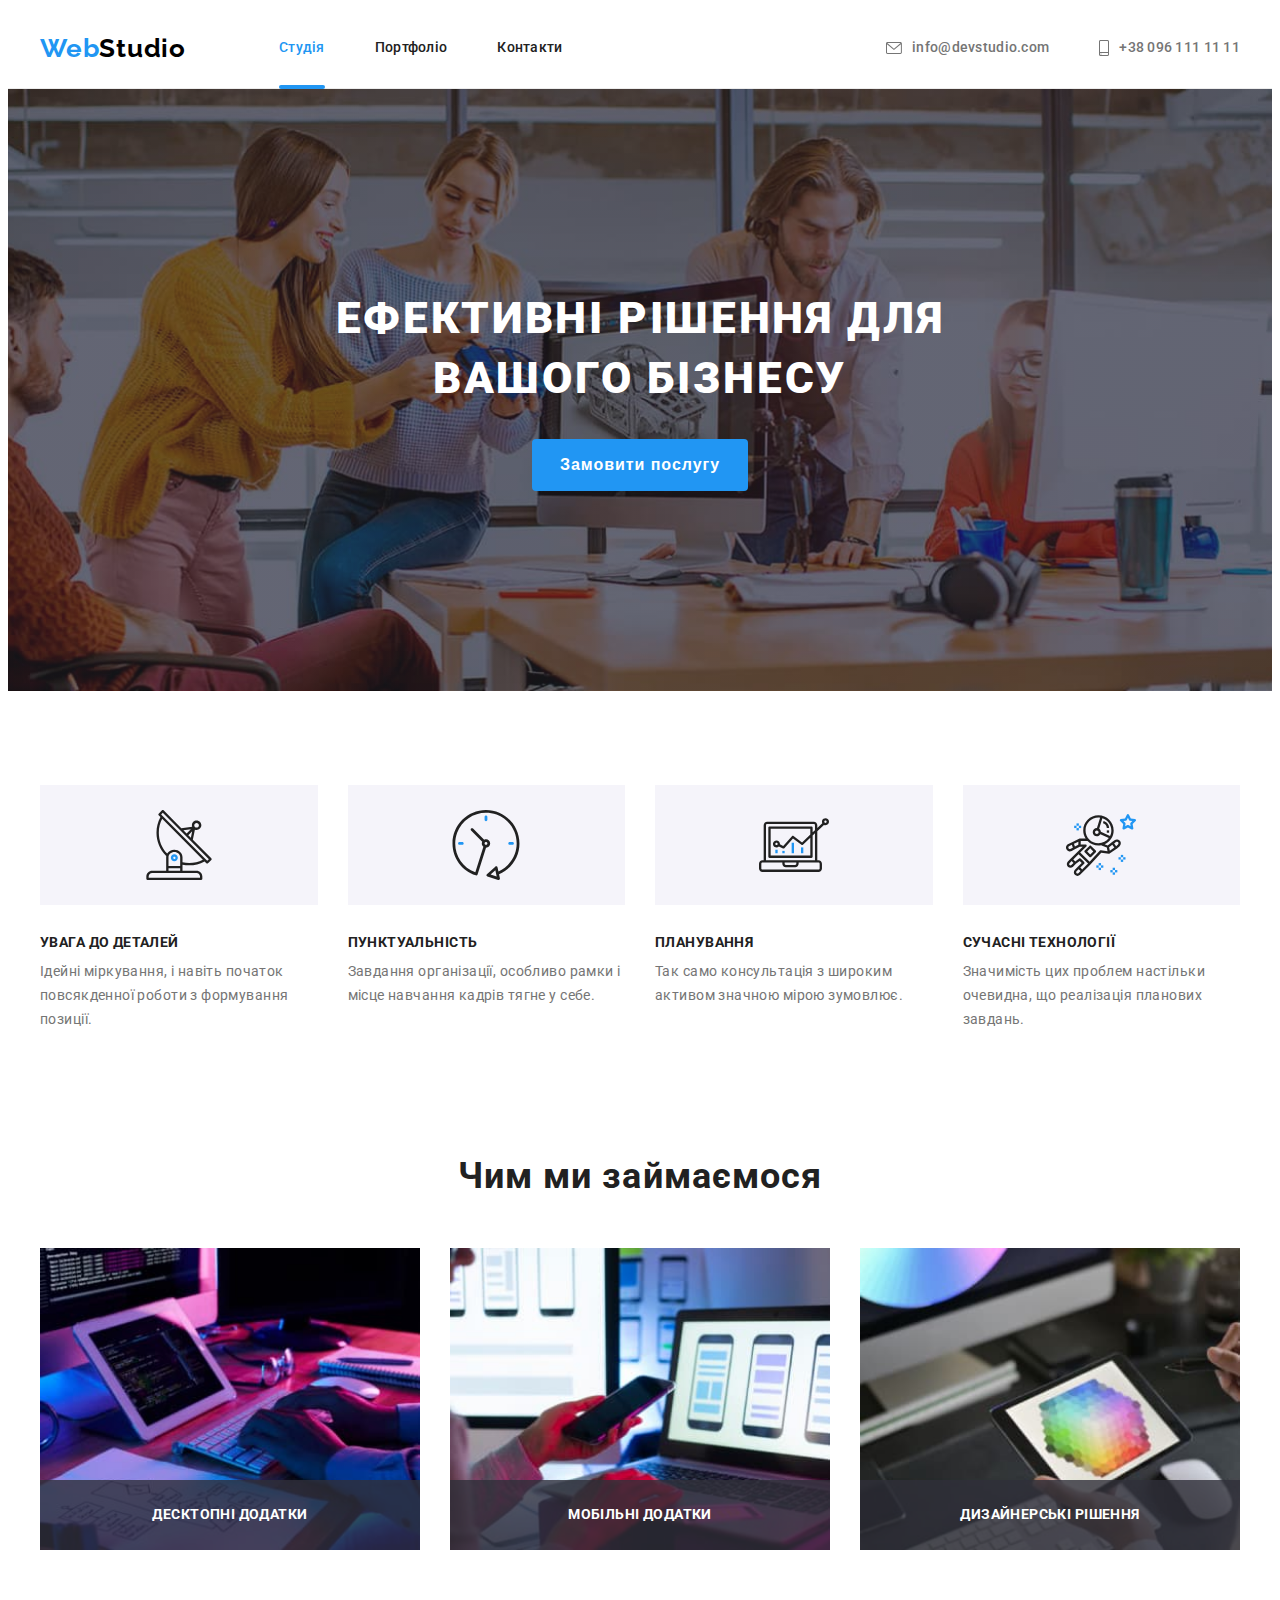
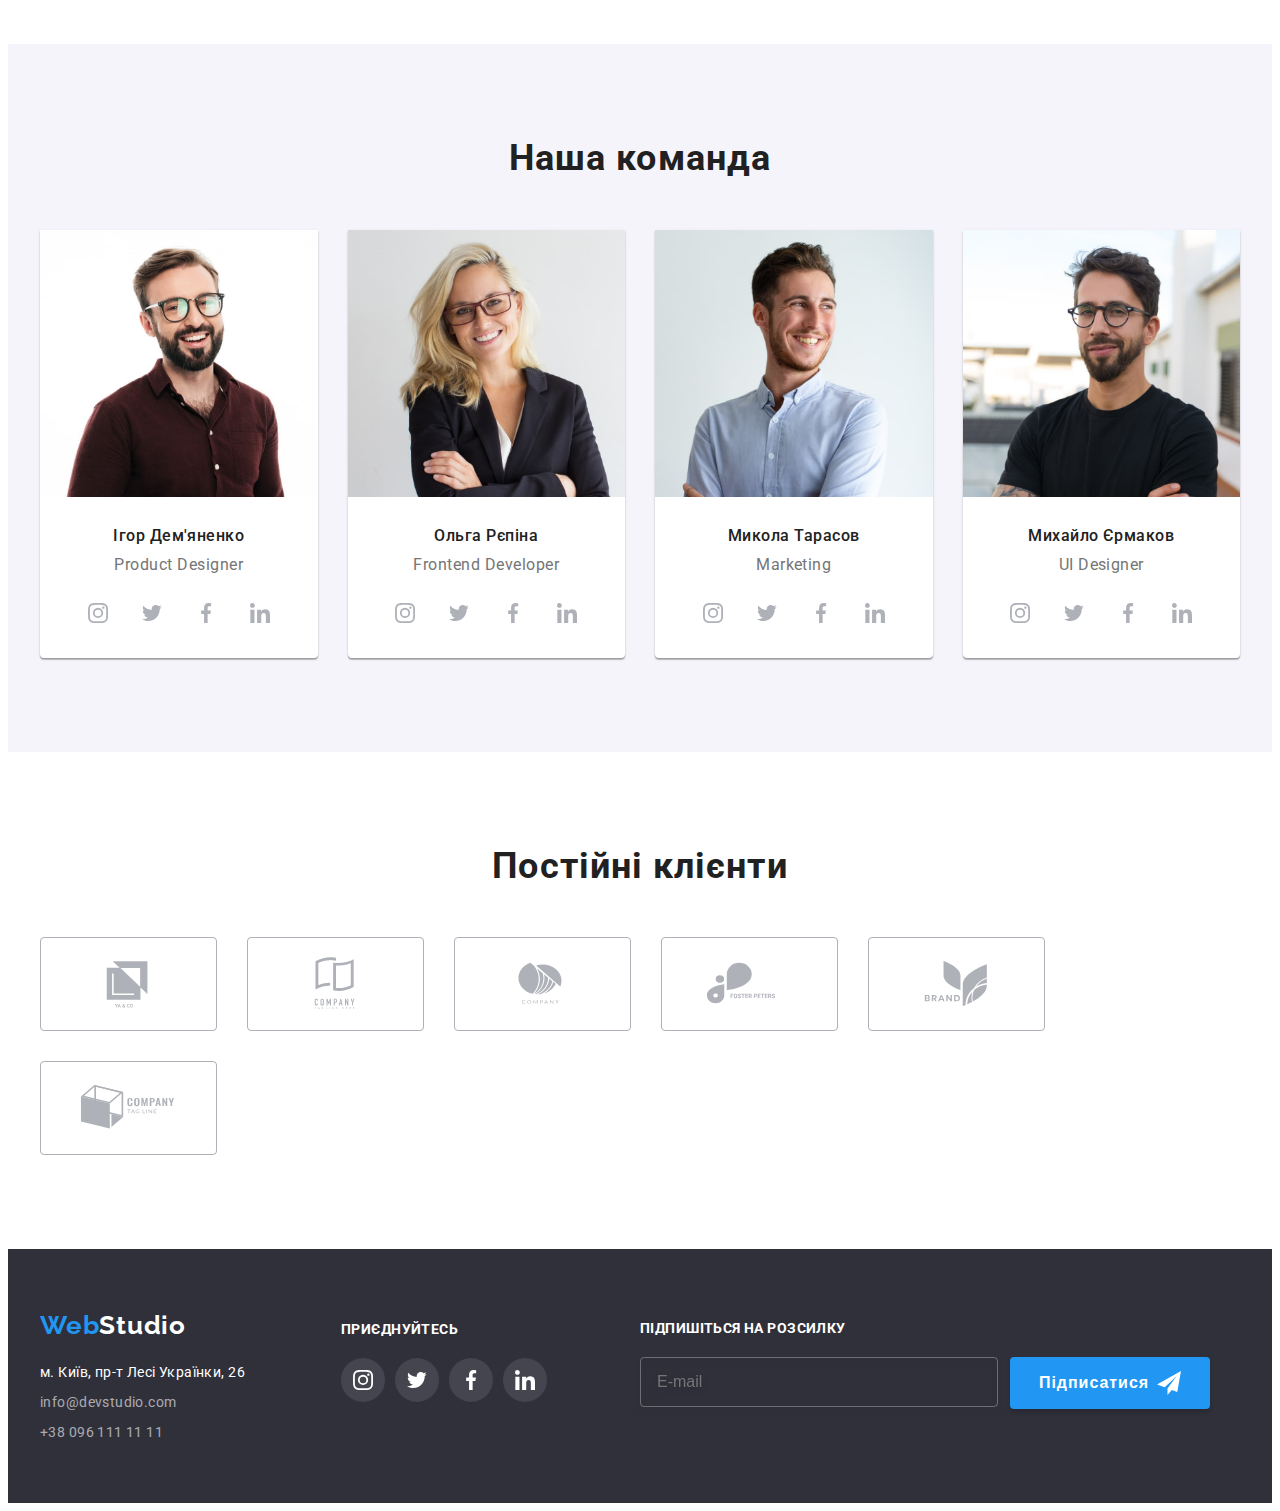
==== commit db7f32f2: "fix" ====
--- a/index.html
+++ b/index.html
@@ -142,7 +142,13 @@
         <h2 class="team__name secondary-name">Наша команда</h2>
         <ul class="team__list list">
           <li class="team__item">
-            <img src="./images/ihor.jpg" alt="Ігор Дем'яненко" width="270" />
+            <picture>
+              <source srcset="./images/ihor.jpg" media="(min-width: 1200px)">
+              <source srcset="./images/adaptive/ihor-354.jpg" media="(min-width: 768px)">
+              <source srcset="./images/adaptive/ihor-450.jpg" media="(min-width: 480px)" />
+
+              <img src="./images/ihor.jpg" alt="Ігор Дем'яненко" width="270" />
+            </picture>
             <h3 class="team__developer">Ігор Дем'яненко</h3>
             <p class="team__position">Product Designer</p>
             <ul class="socials list">
@@ -178,7 +184,13 @@
           </li>
 
           <li class="team__item">
-            <img src="./images/olha.jpg" alt="Ольга Рєпіна" width="270" />
+            <picture>
+              <source srcset="./images/olha.jpg" media="(min-width: 1200px)">
+              <source srcset="./images/adaptive/olha-354.jpg" media="(min-width: 768px)">
+              <source srcset="./images/adaptive/olha-450.jpg" media="(min-width: 480px)" />
+
+              <img src="./images/olha.jpg" alt="Ольга Рєпіна" width="270" />
+            </picture>
 
             <h3 class="team__developer">Ольга Рєпіна</h3>
             <p class="team__position">Frontend Developer</p>
@@ -215,7 +227,13 @@
           </li>
 
           <li class="team__item">
-            <img src="./images/kolya.jpg" alt="Микола Тарасов" width="270" />
+            <picture>
+              <source srcset="./images/kolya.jpg" media="(min-width: 1200px)">
+              <source srcset="./images/adaptive/kolya-354.jpg" media="(min-width: 768px)">
+              <source srcset="./images/adaptive/kolya-450.jpg" media="(min-width: 480px)" />
+
+              <img src="./images/kolya.jpg" alt="Микола Тарасов" width="270" />
+            </picture>
 
             <h3 class="team__developer">Микола Тарасов</h3>
             <p class="team__position">Marketing</p>
@@ -252,7 +270,13 @@
           </li>
 
           <li class="team__item">
-            <img src="./images/miha.jpg" alt="Михайло Єрмаков" width="270" height="260" />
+            <picture>
+              <source srcset="./images/miha.jpg" media="(min-width: 1200px)" />
+              <source srcset="./images/adaptive/miha-354.jpg" media="(min-width: 768px)">
+              <source srcset="./images/adaptive/miha-450.jpg" media="(min-width: 480px)" />
+
+              <img src="./images/miha.jpg" alt="Михайло Єрмаков" width="270" height="260" />
+            </picture>
 
             <h3 class="team__developer">Михайло Єрмаков</h3>
             <p class="team__position">UI Designer</p>
@@ -334,7 +358,7 @@
     <div class="container footer_flex">
       <div class="footer-div">
         <address class="address">
-          <a href="./index.html" class="footer_logo logo">Web<span class="footer_logo--white logo">Studio</span></a>
+          <a href="./index.html" class="footer__logo logo">Web<span class="footer_logo--white logo">Studio</span></a>
           <ul class="address__list list">
             <li class="address__item">
               <a class="address__location" href="https://goo.gl/maps/CPtrU1FHBa2aNyZL9" target="_blank"
@@ -349,8 +373,8 @@
           </ul>
         </address>
 
-        <section class="footer-socials section">
-          <h2 class="footer-socials__name name">Приєднуйтесь</h2>
+        <div class="footer-socials section">
+          <p class="footer-socials__name name">Приєднуйтесь</p>
           <ul class="footer-socials__list list">
             <li class="footer-socials__item">
               <a class="footer-socials__link" href="https://www.instagram.com/" target="_blank"
@@ -377,10 +401,10 @@
                 </svg></a>
             </li>
           </ul>
-        </section>
-      </div>
-      <section class="subscribe section">
-        <h2 class="subscribe__name name">Підпишіться на розсилку</h2>
+        </div>
+      </div>
+      <div class="subscribe section">
+        <p class="subscribe__name name">Підпишіться на розсилку</p>
         <form class="subscribe__form">
           <label>
             <input type="email" name="e-mail" placeholder="E-mail" />
@@ -392,7 +416,7 @@
             </svg>
           </button>
         </form>
-      </section>
+      </div>
     </div>
   </footer>
 
--- a/css/main.min.css
+++ b/css/main.min.css
@@ -1 +1 @@
-:root{--primary-text-color: #212121;--title-text-color: #757575;--button-color: #FFFFFF;--accent-color: #2196F3;--contact-color: rgba(255, 255, 255, 0.6);--filter-color: #F5F4FA;--main-background: #2F303A;--hero-background: #F5F4FA;--icon-color: #AFB1B8}body{font-family:"Roboto",sans-serif;background:#fff;color:var(--primary-text-color)}body.overflow{overflow:hidden}img{display:block;width:100%;height:auto}a{text-decoration:none}h1,h2,h3{margin:0}p{margin:0}.container{padding-left:15px;padding-right:15px;margin:auto}@media screen and (min-width: 480px){.container{width:480px}}@media screen and (min-width: 768px){.container{width:768px}}@media screen and (min-width: 1200px){.container{width:1200px}}.section{padding-top:60px;padding-bottom:60px}@media screen and (min-width: 1200px){.section{padding-top:94px;padding-bottom:94px}}.list{list-style:none;margin:0;padding-left:0}.logo{font-family:"Raleway";font-weight:700;font-size:26px;padding:16px 0;line-height:1.19;letter-spacing:.03em;color:var(--accent-color)}@media screen and (min-width: 768px){.logo{padding:0}}.secondary-name{margin-bottom:50px;font-weight:700;font-size:36px;line-height:1.16;text-align:center;letter-spacing:.03em}.name{margin-bottom:20px;font-weight:700;font-size:14px;line-height:1.14;align-items:center;letter-spacing:.03em;text-transform:uppercase;color:var(--button-color)}.visually-hidden{position:absolute;white-space:nowrap;width:1px;height:1px;overflow:hidden;border:0;padding:0;clip:rect(0 0 0 0);-webkit-clip-path:inset(50%);clip-path:inset(50%);margin:-1px}.header{position:relative;border-bottom:1px solid #ececec}.header__flex{display:flex;align-items:center}.nav-box{align-items:center}.nav-box__logo--remark{margin-right:93px;color:#000}.nav-box__list{padding-top:48px}@media screen and (max-width: 767px){.nav-box__list{display:flex;flex-direction:column;gap:32px}}@media screen and (min-width: 768px){.nav-box__list{padding-top:0;display:flex;gap:50px}}.nav-box__link{display:inline-block;font-size:40px;line-height:1.17;letter-spacing:.02em;color:var(--primary-text-color);transition:color 250ms cubic-bezier(0.4, 0, 0.2, 1)}.nav-box__link:hover,.nav-box__link:focus{color:var(--accent-color)}@media screen and (min-width: 768px){.nav-box__link{padding-top:32px;padding-bottom:32px;margin-bottom:0;font-weight:500;font-size:14px;line-height:1.14;letter-spacing:.02em}}.current{color:var(--accent-color);position:relative}@media screen and (min-width: 768px){.current::after{content:"";position:absolute;display:inline-block;left:0px;bottom:-1px;width:100%;height:4px;background-color:var(--accent-color);border-radius:2px}}@media screen and (min-width: 1200px){.current::after{content:"";position:absolute;display:inline-block;left:0px;bottom:-1px;width:100%;height:4px;background-color:var(--accent-color);border-radius:2px}}@media screen and (max-width: 767px){.list-contact{margin-top:auto;margin-bottom:64px;display:flex;flex-direction:column;gap:32px}}@media screen and (min-width: 768px)and (max-width: 1199px){.list-contact{margin-left:auto;display:flex;flex-direction:column;gap:10px}}@media screen and (min-width: 1200px){.list-contact{margin-left:auto;display:flex;gap:50px}}.list-contact__item{display:flex;align-items:center;font-weight:500;font-size:14px;line-height:1.14;letter-spacing:.02em;transition:color 250ms cubic-bezier(0.4, 0, 0.2, 1)}.list-contact__item:hover,.list-contact__item:focus{color:var(--accent-color)}@media screen and (max-width: 767px){.list-contact__item--phone{font-size:34px;line-height:1.17;color:var(--accent-color)}.list-contact__item--mail{color:var(--title-text-color);font-size:24px;line-height:1.16}}@media screen and (min-width: 768px){.list-contact__item{color:var(--title-text-color);margin-bottom:0px}}.list-contact__icon{display:none}@media screen and (min-width: 768px){.list-contact__icon{display:block;margin-right:10px;fill:var(--title-text-color);transition:fill 250ms cubic-bezier(0.4, 0, 0.2, 1)}.list-contacts__item:hover .list-contact__icon,.list-contacts__item:focus .list-contact__icon{fill:var(--accent-color)}}@media screen and (min-width: 1200px){.list-contact__icon{display:block;margin-right:10px;fill:var(--title-text-color);transition:fill 250ms cubic-bezier(0.4, 0, 0.2, 1)}.list-contacts__item:hover .list-contact__icon,.list-contacts__item:focus .list-contact__icon{fill:var(--accent-color)}}.header-socials{padding-bottom:48px;display:flex;width:100%;flex-wrap:wrap;font-weight:500;font-size:18px;line-height:1.22;letter-spacing:.02em;gap:10px}.header-socials__link{color:var(--accent-color)}@media screen and (min-width: 768px){.header-socials{display:none}}.header-socials_item:not(:last-child){border-right:1px solid rgba(33,33,33,.2);padding-right:10px}.menu{position:absolute;margin-left:auto;width:40px;height:40px;top:10px;right:10px;background-color:var(--button-color);border:none;z-index:100}@media screen and (min-width: 768px){.menu{display:none}}.is-open .menu{position:fixed}.menu__close{z-index:100}.menu__close{display:none}.is-open .menu__close{display:block}.menu.is-open .menu__open{display:none}.menu__content{background-color:var(--button-color);height:100vh;z-index:1}@media screen and (min-width: 768px){.menu__content{height:100%;display:flex;align-items:center;width:100%}}.is-open.menu__content{display:flex;flex-direction:column;transform:translateX(0);overflow:auto}@media screen and (max-width: 767px){.menu__content{display:none;position:fixed;padding-left:40px;width:100%;left:0;top:0}}.hero{margin:auto;padding:118px 0px;max-width:1600px;background-image:linear-gradient(to right, rgba(47, 48, 58, 0.4), rgba(47, 48, 58, 0.4)),url(../images/hero.jpg);background-repeat:no-repeat,no-repeat;background-size:cover,cover;background-position:center,center;text-align:center}@media screen and (min-width: 1200px){.hero{padding:200px 0px}}.hero__tagline{margin:auto;margin-bottom:30px;width:100%;font-weight:900;font-size:26px;line-height:1.61;text-align:center;letter-spacing:.06em;text-transform:uppercase;color:var(--button-color)}@media screen and (min-width: 480px){.hero__tagline{width:360px}}@media screen and (min-width: 1200px){.hero__tagline{width:696px;font-weight:900;font-size:44px;line-height:1.36}}.hero__button{padding:10px 22px;display:inline-block;width:200px;font-weight:700;font-size:16px;line-height:1.87;letter-spacing:.06em;color:var(--button-color);background-color:var(--accent-color);border-radius:4px;cursor:pointer;border:1px solid rgba(0,0,0,0);transition:background-color 250ms cubic-bezier(0.4, 0, 0.2, 1)}.hero__button:hover,.hero__button:focus{background-color:#188ce8}@media screen and (min-width: 1200px){.hero__button{width:216px}}.features-section{padding-bottom:60px}@media screen and (min-width: 1200px){.features-section{padding-bottom:0}}@media screen and (min-width: 768px){.features-section__list{display:flex;flex-wrap:wrap;gap:30px}}@media screen and (min-width: 1200px){.features-section__list{display:flex;gap:30px}}.features-section__title{margin-bottom:10px;font-weight:700;text-align:center;font-size:14px;line-height:1.14;letter-spacing:.03em;text-transform:uppercase}@media screen and (min-width: 768px){.features-section__title{text-align:start}}@media screen and (min-width: 1200px){.features-section__title{text-align:start}}.features-section__box{margin-bottom:30px;display:flex;justify-content:center;align-items:center;height:120px;background-color:var(--hero-background)}.features-section__text{font-size:14px;line-height:1.71;letter-spacing:.03em;color:var(--title-text-color)}.features-section__item{margin-bottom:30px}@media screen and (min-width: 768px){.features-section__item{flex-basis:calc((100% - 30px)/2);margin-bottom:0}}@media screen and (min-width: 1200px){.features-section__item{flex-basis:calc((100% - 90px)/4);margin-bottom:0}}.specialization__list{display:flex}.specialization__text{position:absolute;display:flex;bottom:0px;width:100%;height:70px;align-items:center;justify-content:center;font-weight:700;font-size:14px;line-height:1.14;letter-spacing:.03em;text-transform:uppercase;color:var(--button-color);background:rgba(47,48,58,.8)}.specialization__item{flex-basis:calc((100% - 60px)/3);margin-right:30px;position:relative}.specialization__item:last-child{margin-right:0}@media screen and (max-width: 1200px){.specialization{display:none}}.team{background-color:var(--hero-background)}@media screen and (min-width: 768px){.team__list{display:flex;flex-wrap:wrap;gap:30px}}@media screen and (min-width: 1200px){.team__list{display:flex;gap:30px}}.team__developer{padding-top:30px;padding-bottom:10px;font-weight:500;font-size:16px;line-height:1.18;text-align:center;letter-spacing:.03em}.team__position{margin-bottom:16px;font-size:16px;line-height:1.18;text-align:center;letter-spacing:.03em;color:var(--title-text-color)}.team__item{margin-bottom:30px;background-color:var(--button-color);box-shadow:0px 1px 3px rgba(0,0,0,.12),0px 1px 1px rgba(0,0,0,.14),0px 2px 1px rgba(0,0,0,.2);border-radius:0px 0px 4px 4px}@media screen and (min-width: 768px){.team__item{margin-bottom:0;flex-basis:calc((100% - 30px)/2)}}@media screen and (min-width: 1200px){.team__item{margin-bottom:0;flex-basis:calc((100% - 90px)/4)}}.socials{display:flex;justify-content:center}.socials__link{display:flex;width:44px;height:44px;justify-content:center;align-items:center;background-color:var(--button-color);border-radius:50%;box-shadow:none;transition:background-color 250ms cubic-bezier(0.4, 0, 0.2, 1)}.socials__link:hover,.socials__link:focus{cursor:pointer;background-color:var(--accent-color)}.socials__item{margin-bottom:30px;margin-right:10px}.socials__item:last-child{margin-right:0}.socials__icon{fill:var(--icon-color);transition:fill 250ms cubic-bezier(0.4, 0, 0.2, 1)}.socials__link:hover .socials__icon,.socials__link:focus .socials__icon{fill:var(--button-color)}.clients{text-align:center}.clients__list{display:flex;flex-wrap:wrap;gap:30px}.clients__link{display:flex;height:92px;flex-basis:calc((100% - 30px)/2);gap:30px;justify-content:center;align-items:center;border:1px solid #afb1b8;border-radius:4px;transition:border 250ms cubic-bezier(0.4, 0, 0.2, 1)}@media screen and (min-width: 768px){.clients__link{flex-basis:calc((100% - 60px)/3)}}@media screen and (min-width: 1200px){.clients__link{flex-basis:calc((100% - 150px)/6)}}.clients__link:last-child{margin-right:0}.clients__link:hover,.clients__link:focus{cursor:pointer;border:1px solid var(--accent-color)}.clients__icon{fill:var(--icon-color);transition:fill 250ms cubic-bezier(0.4, 0, 0.2, 1)}.clients__link:hover .clients__icon,.clients__link:focus .clients__icon{fill:var(--accent-color)}.filter__name{padding-bottom:30px;font-weight:900;font-size:44px;line-height:1.36;text-align:center;letter-spacing:.06em;text-transform:uppercase;color:var(--primary-text-color)}.filter__list{margin-bottom:50px;gap:8px;row-gap:15px;display:flex;flex-wrap:wrap;justify-content:flex-start;margin-bottom:40px}@media screen and (min-width: 750px){.filter__list{justify-content:center}}.filter__button{font-weight:500;font-size:16px;line-height:1.62;text-align:center;letter-spacing:.03em;cursor:pointer;background-color:var(--filter-color);border-radius:4px;padding:6px 22px;border:1px solid rgba(0,0,0,0);transition:background-color 250ms cubic-bezier(0.4, 0, 0.2, 1),color 250ms cubic-bezier(0.4, 0, 0.2, 1),box-shadow 250ms cubic-bezier(0.4, 0, 0.2, 1)}.filter__button--small{padding:6px 25px}.filter__button:hover,.filter__button:focus{color:var(--button-color);background-color:var(--accent-color);box-shadow:0px 3px 1px rgba(0,0,0,.1),0px 1px 2px rgba(0,0,0,.08),0px 2px 2px rgba(0,0,0,.12)}@media screen and (min-width: 768px){.projects__list{display:flex;flex-wrap:wrap;gap:30px}}.projects__item{margin-bottom:30px;flex-basis:calc((100% - 60px)/3);background:var(--button-color);transition:box-shadow 250ms cubic-bezier(0.4, 0, 0.2, 1)}@media screen and (min-width: 768px){.projects__item{margin-bottom:0;flex-basis:calc((100% - 30px)/2)}}@media screen and (min-width: 1200px){.projects__item{flex-basis:calc((100% - 60px)/3)}}.projects__item:hover,.projects__item:focus{box-shadow:0px 1px 1px rgba(0,0,0,.12),0px 4px 4px rgba(0,0,0,.06),1px 4px 6px rgba(0,0,0,.16)}.projects__item:hover+.projects__example,.projects__item:focus+.projects__example{box-shadow:0px 1px 1px rgba(0,0,0,.12),0px 4px 4px rgba(0,0,0,.06),1px 4px 6px rgba(0,0,0,.16)}.project__img{position:relative;overflow:hidden}.menu.is-open .project__img{opacity:0}.projects__overlay{position:absolute;display:flex;bottom:-100%;height:100%;padding-left:24px;padding-right:24px;align-items:center;justify-content:center;font-size:18px;line-height:1.55;letter-spacing:.03em;color:var(--button-color);background:rgba(33,150,243,.9);opacity:0;transition:250ms cubic-bezier(0.4, 0, 0.2, 1);transform:translateY(0)}.projects__example:hover .projects__overlay,.projects__example:focus .projects__overlay{opacity:1;transform:translateY(-100%)}.projects__content{border-right:1px solid #eee;border-bottom:1px solid #eee;border-left:1px solid #eee}.project__subtitle{padding-top:20px;padding-bottom:4px;padding-left:24px;font-weight:700;font-size:18px;line-height:2;letter-spacing:.06em;color:var(--primary-text-color)}.project__text{padding-bottom:20px;padding-left:24px;font-size:16px;line-height:1.87;letter-spacing:.03em;color:var(--title-text-color)}.footer{background-color:var(--main-background)}@media screen and (min-width: 1200px){.footer_flex{display:flex;align-items:center}}@media screen and (min-width: 1200px){.footer{justify-content:center}}.footer_logo--white{margin-bottom:20px;color:var(--button-color);display:inline-block}.footer-div{padding-top:60px;justify-content:center;text-align:center}@media screen and (min-width: 768px){.footer-div{display:flex}}@media screen and (min-width: 1200px){.footer-div{padding-top:0;text-align:left}}.address{margin-top:60px;display:block;font-style:normal;text-align:center;font-size:14px;line-height:1.71;letter-spacing:.03em}@media screen and (min-width: 768px){.address{justify-content:center;margin-right:165px}}@media screen and (min-width: 1200px){.address{padding-top:0;margin-right:70px;width:231px;text-align:start}}.address__item{margin-bottom:9px}.address__item:last-child{margin-bottom:0px}.address__location{color:var(--button-color);transition:color 250ms cubic-bezier(0.4, 0, 0.2, 1)}.address__location:hover,.address__location:focus{color:var(--accent-color)}.address__mail{color:var(--contact-color);transition:color 250ms cubic-bezier(0.4, 0, 0.2, 1)}.address__mail:hover,.address__mail:focus{color:var(--accent-color)}.address__phone{color:var(--contact-color);transition:color 250ms cubic-bezier(0.4, 0, 0.2, 1)}.address__phone:hover,.address__phone:focus{color:var(--accent-color)}.footer-socials{justify-content:center;padding-top:60px;padding-bottom:0px}@media(max-width: 767px){.footer-socials{text-align:center}}@media screen and (min-width: 1200px){.footer-socials{margin-right:93px;padding-top:72px;padding-bottom:100px}}.footer-socials__icon{display:flex;fill:var(--button-color)}.footer-socials__list{justify-content:center;display:flex}.footer-socials__item{margin-right:10px}.footer-socials__item:last-child{margin-right:0}.footer-socials__link{display:flex;width:44px;height:44px;justify-content:center;fill:var(--button-color);align-items:center;background:rgba(255,255,255,.1);border-radius:50%;transition:background-color 250ms cubic-bezier(0.4, 0, 0.2, 1)}.footer-socials__link:hover,.footer-socials__link:focus{cursor:pointer;background-color:var(--accent-color)}.subscribe{text-align:center}@media screen and (min-width: 1200px){.subscribe{padding-top:72px;text-align:start}}.subscribe::-moz-placeholder{font-size:16px;line-height:1.25;display:flex;align-items:center;letter-spacing:.03em;color:rgba(255,255,255,.6)}.subscribe:-ms-input-placeholder{font-size:16px;line-height:1.25;display:flex;align-items:center;letter-spacing:.03em;color:rgba(255,255,255,.6)}.subscribe::placeholder{font-size:16px;line-height:1.25;display:flex;align-items:center;letter-spacing:.03em;color:rgba(255,255,255,.6)}.subscribe__button{margin:0;position:relative;width:200px;padding:10px 62px 10px 28px;font-weight:700;font-size:16px;line-height:30px;letter-spacing:.06em;color:#fff;background:var(--accent-color);box-shadow:0px 4px 4px rgba(0,0,0,.15);border-radius:4px;border:1px solid rgba(0,0,0,0);cursor:pointer;transition:background-color 250ms cubic-bezier(0.4, 0, 0.2, 1)}.subscribe__button:hover,.subscribe__button:focus{background-color:#188ce8}.subscribe__icon{position:absolute;top:13px;right:28px}@media screen and (min-width: 768px){.subscribe__form{margin:auto;justify-content:center;max-width:450px}}@media screen and (min-width: 1200px){.subscribe__form{display:flex;max-width:570px}}.subscribe__form input{margin-bottom:20px;box-sizing:border-box;margin-right:12px;padding-left:16px;width:100%;height:50px;font-size:16px;line-height:1.25;color:var(--button-color);border:1px solid rgba(255,255,255,.3);filter:drop-shadow(0px 4px 4px rgba(0, 0, 0, 0.15));border-radius:4px;background:rgba(0,0,0,0)}@media screen and (min-width: 768px){.subscribe__form input{max-width:450px}}@media screen and (min-width: 1200px){.subscribe__form input{margin-bottom:0;width:358px}}.subscribe__form input:focus{outline:none}@media screen and (min-width: 1200px){.container{width:1200px}}.backdrop{position:fixed;top:0;left:0;width:100%;height:100%;background-color:rgba(0,0,0,.2);z-index:101}.backdrop__button{position:absolute;top:8px;right:8px;display:flex;width:30px;height:30px;justify-content:center;align-items:center;background:#fff;border:1px solid rgba(0,0,0,.1);border-radius:50%;transition:250ms cubic-bezier(0.4, 0, 0.2, 1)}.backdrop__button:hover,.backdrop__button:focus{cursor:pointer;fill:var(--accent-color)}.backdrop__icon{fill:var(--primary-text-color)}.backdrop__button:hover .backdrop__icon,.backdrop__button:focus .backdrop__icon{fill:var(--accent-color)}.is-hidden{opacity:0;pointer-events:none;transition:opacity 250ms cubic-bezier(0.4, 0, 0.2, 1)}.is-hidden .modal{transform:translate(-50%, -50%) scale(0)}.modal{position:absolute;top:50%;left:50%;width:528px;background:var(--button-color);box-shadow:0px 1px 3px rgba(0,0,0,.12),0px 1px 1px rgba(0,0,0,.14),0px 2px 1px rgba(0,0,0,.2);opacity:1;border-radius:4px;transform:translate(-50%, -50%) scale(1);transition:transform 250ms cubic-bezier(0.4, 0, 0.2, 1)}@media screen and (min-width: 450px){.modal{width:450px}}@media screen and (min-width: 1200px){.modal{width:528px}}.form{width:100%;padding:40px 0}.form__title{margin-bottom:12px;padding-right:39px;padding-left:41px;font-weight:700;font-size:20px;line-height:1.15;text-align:center;letter-spacing:.03em}@media screen and (max-width: 1199px){.form__title{line-height:1.5}}.form__send{margin:auto;padding:10px 52px;font-weight:700;font-size:16px;line-height:1.87;display:flex;align-items:center;text-align:center;letter-spacing:.06em;background-color:var(--accent-color);color:var(--button-color);box-shadow:0px 4px 4px rgba(0,0,0,.15);border-radius:4px;border:1px solid rgba(0,0,0,0);transition:250ms cubic-bezier(0.4, 0, 0.2, 1)}.form__send:hover,.form__send:focus{cursor:pointer;background-color:#188ce8}.form-element{position:relative;display:flex;flex-direction:column;padding:0 40px;margin-bottom:10px;font-style:normal;font-size:12px;line-height:1.16;letter-spacing:.01em;color:var(--title-text-color)}.form-element__icon{position:absolute;display:flex;bottom:11px;left:52px;width:18px;height:18px;justify-content:center;align-items:center;transition:250ms cubic-bezier(0.4, 0, 0.2, 1)}.form-element label{margin-bottom:4px}.form-element input{padding-left:42px;width:100%;height:40px;font-size:16px;border:1px solid rgba(33,33,33,.2);border-radius:4px;transition:250ms cubic-bezier(0.4, 0, 0.2, 1)}.form-element input:hover,.form-element input:focus{border:1px solid var(--accent-color);outline:none}.form-element input:hover+.form-element__icon,.form-element input:focus+.form-element__icon{fill:#188ce8}.form-comment{display:flex;flex-direction:column;margin-bottom:20px;padding:0 40px;font-size:12px;line-height:1.16;letter-spacing:.01em;color:var(--title-text-color)}.form-comment label{margin-bottom:4px}.form-comment textarea{padding:12px 16px;width:100%;height:120px;font-weight:400;font-size:16px;border:1px solid rgba(33,33,33,.2);border-radius:4px;transition:250ms cubic-bezier(0.4, 0, 0.2, 1)}.form-comment textarea:hover,.form-comment textarea:focus{border:1px solid var(--accent-color);outline:none}.form-comment textarea::-moz-placeholder{font-size:12px;line-height:1.16;letter-spacing:.01em;color:rgba(117,117,117,.5)}.form-comment textarea:-ms-input-placeholder{font-size:12px;line-height:1.16;letter-spacing:.01em;color:rgba(117,117,117,.5)}.form-comment textarea::placeholder{font-size:12px;line-height:1.16;letter-spacing:.01em;color:rgba(117,117,117,.5)}.form-checkbox{display:flex;align-items:center;justify-content:center;padding-right:40px;padding-left:40px;margin-bottom:30px;font-style:normal;font-size:12px;line-height:1.16;letter-spacing:.01em;color:var(--title-text-color)}@media screen and (min-width: 1200px){.form-checkbox{padding-right:51px;padding-left:52px}}.form-checkbox label{display:flex;align-items:center;justify-content:center;font-size:12px;line-height:1.16;letter-spacing:.03em;color:var(--title-text-color)}@media screen and (min-width: 1200px){.form-checkbox label{font-size:14px;line-height:1.71}}.form-checkbox__checkmark{display:inline-block;margin-right:8px;width:16px;height:15px;background-color:var(--button-color);border:2px solid var(--primary-text-color);border-radius:2px}.form-checkbox__contract{margin-left:5px;font-size:12px;line-height:1.16;letter-spacing:.03em;-webkit-text-decoration-line:underline;text-decoration-line:underline;color:var(--accent-color)}@media screen and (min-width: 1200px){.form-checkbox__contract{font-size:14px;line-height:1.71}}.form-checkbox input{-webkit-appearance:none;-moz-appearance:none;appearance:none}.form-checkbox input:checked+.form-checkbox__checkmark{background-color:var(--accent-color);border-color:rgba(0,0,0,0);background-image:url(../images/v.svg);background-repeat:no-repeat;background-size:contain;background-origin:border-box;background-position:center}/*# sourceMappingURL=main.min.css.map */+:root{--primary-text-color: #212121;--title-text-color: #757575;--button-color: #FFFFFF;--accent-color: #2196F3;--contact-color: rgba(255, 255, 255, 0.6);--filter-color: #F5F4FA;--main-background: #2F303A;--hero-background: #F5F4FA;--icon-color: #AFB1B8}body{font-family:"Roboto",sans-serif;background:#fff;color:var(--primary-text-color)}body.overflow{overflow:hidden}img{display:block;width:100%;height:auto}a{text-decoration:none}h1,h2,h3{margin:0}p{margin:0}.container{padding-left:15px;padding-right:15px;margin:auto}@media screen and (min-width: 480px){.container{width:480px}}@media screen and (min-width: 768px){.container{width:768px}}@media screen and (min-width: 1200px){.container{width:1200px}}.section{padding-top:60px;padding-bottom:60px}@media screen and (min-width: 1200px){.section{padding-top:94px;padding-bottom:94px}}.list{list-style:none;margin:0;padding-left:0}.logo{font-family:"Raleway";font-weight:700;font-size:24px;line-height:1.19;letter-spacing:.03em;color:var(--accent-color)}@media(max-width: 767px){.logo{padding:16px 0}}@media screen and (min-width: 768px){.logo{padding:0}}@media screen and (min-width: 1200px){.logo{font-size:26px}}.secondary-name{margin-bottom:30px;font-weight:700;font-size:28px;line-height:1.16;text-align:center;letter-spacing:.03em}@media(min-width: 1200px){.secondary-name{font-size:36px}.secondary-name{margin-bottom:50px}}.name{margin-top:12px;margin-bottom:20px;font-weight:700;font-size:14px;line-height:1.14;align-items:center;letter-spacing:.03em;text-transform:uppercase;color:var(--button-color)}.visually-hidden{position:absolute;white-space:nowrap;width:1px;height:1px;overflow:hidden;border:0;padding:0;clip:rect(0 0 0 0);-webkit-clip-path:inset(50%);clip-path:inset(50%);margin:-1px}.header{position:relative;border-bottom:1px solid #ececec}.header__flex{display:flex;align-items:center}.nav-box{align-items:center}.nav-box__logo--remark{margin-right:93px;color:#000}.nav-box__list{padding-top:48px}@media screen and (max-width: 767px){.nav-box__list{display:flex;flex-direction:column;gap:32px}}@media screen and (min-width: 768px){.nav-box__list{padding-top:0;display:flex;gap:50px}}.nav-box__link{display:inline-block;font-size:40px;line-height:1.17;font-weight:500;letter-spacing:.02em;color:var(--primary-text-color);transition:color 250ms cubic-bezier(0.4, 0, 0.2, 1)}.nav-box__link:hover,.nav-box__link:focus{color:var(--accent-color)}@media screen and (min-width: 768px){.nav-box__link{padding-top:32px;padding-bottom:32px;margin-bottom:0;font-weight:500;font-size:14px;line-height:1.14;letter-spacing:.02em}}.current{color:var(--accent-color);position:relative}@media screen and (min-width: 768px){.current::after{content:"";position:absolute;display:inline-block;left:0px;bottom:-1px;width:100%;height:4px;background-color:var(--accent-color);border-radius:2px}}@media screen and (min-width: 1200px){.current::after{content:"";position:absolute;display:inline-block;left:0px;bottom:-1px;width:100%;height:4px;background-color:var(--accent-color);border-radius:2px}}@media screen and (max-width: 767px){.list-contact{margin-top:auto;margin-bottom:64px;display:flex;flex-direction:column-reverse;gap:32px}}@media screen and (min-width: 768px)and (max-width: 1199px){.list-contact{margin-left:auto;display:flex;flex-direction:column;gap:10px}}@media screen and (min-width: 1200px){.list-contact{margin-left:auto;display:flex;gap:50px}}.list-contact__item{display:flex;align-items:center;font-weight:500;font-size:14px;line-height:1.14;letter-spacing:.02em;fill:var(--title-text-color);transition:color 250ms cubic-bezier(0.4, 0, 0.2, 1)}.list-contact__item:hover,.list-contact__item:focus{color:var(--accent-color);fill:var(--accent-color)}@media screen and (max-width: 767px){.list-contact__item--phone{font-size:34px;line-height:1.17;color:var(--accent-color)}.list-contact__item--mail{color:var(--title-text-color);font-size:24px;line-height:1.16}}@media screen and (min-width: 768px){.list-contact__item{color:var(--title-text-color);margin-bottom:0px}}.list-contact__icon{display:none}@media screen and (min-width: 768px){.list-contact__icon{display:block;margin-right:10px;transition:fill 250ms cubic-bezier(0.4, 0, 0.2, 1)}.list-contact__icon:hover,.list-contact__icon:focus{fill:var(--accent-color)}}@media screen and (min-width: 1200px){.list-contact__icon{display:block;margin-right:10px;transition:fill 250ms cubic-bezier(0.4, 0, 0.2, 1)}.list-contact__icon:hover,.list-contact__icon:focus{fill:var(--accent-color)}}.header-socials{padding-bottom:48px;display:flex;width:100%;flex-wrap:wrap;font-weight:500;font-size:18px;line-height:1.22;letter-spacing:.02em;gap:10px}.header-socials__link{color:var(--accent-color)}@media screen and (min-width: 768px){.header-socials{display:none}}.header-socials_item:not(:last-child){border-right:1px solid rgba(33,33,33,.2);padding-right:10px}.menu{position:absolute;margin-left:auto;width:40px;height:40px;top:10px;right:10px;background-color:var(--button-color);border:none;z-index:100}@media screen and (min-width: 768px){.menu{display:none}}.is-open .menu{position:fixed}.menu__close{z-index:100}.menu__close{display:none}.is-open .menu__close{display:block}.menu.is-open .menu__open{display:none}.menu__content{background-color:var(--button-color);height:100vh;z-index:1}@media screen and (min-width: 768px){.menu__content{height:100%;display:flex;align-items:center;width:100%}}.is-open.menu__content{display:flex;flex-direction:column;transform:translateX(0);overflow:auto}@media screen and (max-width: 767px){.menu__content{display:none;position:fixed;padding-left:40px;width:100%;left:0;top:0}}.hero{margin:auto;padding:118px 0px;max-width:1600px;background-repeat:no-repeat,no-repeat;background-size:cover,cover;background-position:center,center;text-align:center;background-image:linear-gradient(to right, rgba(47, 48, 58, 0.4), rgba(47, 48, 58, 0.4)),url(../images/adaptive/hero-480.jpg)}@media screen and (min-width: 481px){.hero{background-image:linear-gradient(to right, rgba(47, 48, 58, 0.4), rgba(47, 48, 58, 0.4)),url(../images/adaptive/hero-768.jpg)}}@media screen and (min-width: 769px){.hero{padding:200px 0px;background-image:linear-gradient(to right, rgba(47, 48, 58, 0.4), rgba(47, 48, 58, 0.4)),url(../images/hero.jpg)}}.hero__tagline{margin:auto;margin-bottom:30px;width:100%;font-weight:900;font-size:26px;line-height:1.61;text-align:center;letter-spacing:.06em;text-transform:uppercase;color:var(--button-color)}@media screen and (min-width: 480px){.hero__tagline{width:360px}}@media screen and (min-width: 1200px){.hero__tagline{width:696px;font-weight:900;font-size:44px;line-height:1.36}}.hero__button{padding:10px 22px;display:inline-block;width:200px;font-weight:700;font-size:16px;line-height:1.87;letter-spacing:.06em;color:var(--button-color);background-color:var(--accent-color);border-radius:4px;cursor:pointer;border:1px solid rgba(0,0,0,0);transition:background-color 250ms cubic-bezier(0.4, 0, 0.2, 1)}.hero__button:hover,.hero__button:focus{background-color:#188ce8}@media screen and (min-width: 1200px){.hero__button{width:216px}}.features-section{padding-bottom:60px}@media screen and (min-width: 1200px){.features-section{padding-bottom:0}}@media screen and (min-width: 768px){.features-section__list{display:flex;flex-wrap:wrap;gap:30px}}@media screen and (min-width: 1200px){.features-section__list{display:flex;gap:30px}}.features-section__title{margin-bottom:10px;font-weight:700;text-align:center;font-size:14px;line-height:1.14;letter-spacing:.03em;text-transform:uppercase}@media screen and (min-width: 768px){.features-section__title{text-align:start}}@media screen and (min-width: 1200px){.features-section__title{text-align:start}}.features-section__box{margin-bottom:30px;display:flex;justify-content:center;align-items:center;height:120px;background-color:var(--hero-background)}.features-section__text{font-size:14px;line-height:1.71;letter-spacing:.03em;color:var(--title-text-color)}@media screen and (min-width: 768px){.features-section__item{flex-basis:calc((100% - 30px)/2);margin-bottom:0}}@media screen and (min-width: 1200px){.features-section__item{flex-basis:calc((100% - 90px)/4);margin-bottom:0}}.features-section__item:not(:last-child){margin-bottom:30px}.specialization__list{display:flex}.specialization__text{position:absolute;display:flex;bottom:0px;width:100%;height:70px;align-items:center;justify-content:center;font-weight:700;font-size:14px;line-height:1.14;letter-spacing:.03em;text-transform:uppercase;color:var(--button-color);background:rgba(47,48,58,.8)}.specialization__item{flex-basis:calc((100% - 60px)/3);margin-right:30px;position:relative}.specialization__item:last-child{margin-right:0}@media screen and (max-width: 1200px){.specialization{display:none}}.team{background-color:var(--hero-background)}@media screen and (min-width: 768px){.team__list{display:flex;flex-wrap:wrap;gap:30px}}@media screen and (min-width: 1200px){.team__list{display:flex;gap:30px}}.team__developer{padding-top:30px;padding-bottom:10px;font-weight:500;font-size:16px;line-height:1.18;text-align:center;letter-spacing:.03em}.team__position{margin-bottom:16px;font-size:16px;line-height:1.18;text-align:center;letter-spacing:.03em;color:var(--title-text-color)}.team__item{height:622px;background-color:var(--button-color);box-shadow:0px 1px 3px rgba(0,0,0,.12),0px 1px 1px rgba(0,0,0,.14),0px 2px 1px rgba(0,0,0,.2);border-radius:0px 0px 4px 4px}@media screen and (min-width: 768px){.team__item{max-height:536px;margin-bottom:0;flex-basis:calc((100% - 30px)/2)}}@media screen and (min-width: 1200px){.team__item{max-height:428px;margin-bottom:0;flex-basis:calc((100% - 90px)/4)}}.socials{display:flex;justify-content:center;margin-bottom:24px}@media(min-width: 1200px){.socials{margin-bottom:30px}}.socials__link{display:flex;width:44px;height:44px;justify-content:center;align-items:center;background-color:var(--button-color);border-radius:50%;box-shadow:none;transition:background-color 250ms cubic-bezier(0.4, 0, 0.2, 1)}.socials__link:hover,.socials__link:focus{cursor:pointer;background-color:var(--accent-color)}.socials__item{margin-right:10px}.socials__item:last-child{margin-right:0}.socials__icon{fill:var(--icon-color);transition:fill 250ms cubic-bezier(0.4, 0, 0.2, 1)}.socials__link:hover .socials__icon,.socials__link:focus .socials__icon{fill:var(--button-color)}.clients{text-align:center}.clients__list{display:flex;flex-wrap:wrap;gap:30px}.clients__link{display:flex;height:92px;flex-basis:calc((100% - 30px)/2);gap:30px;justify-content:center;align-items:center;border:1px solid #afb1b8;border-radius:4px;transition:border 250ms cubic-bezier(0.4, 0, 0.2, 1)}@media screen and (min-width: 768px){.clients__link{flex-basis:calc((100% - 60px)/3)}}@media screen and (min-width: 1200px){.clients__link{flex-basis:calc((100% - 150px)/6)}}.clients__link:last-child{margin-right:0}.clients__link:hover,.clients__link:focus{cursor:pointer;border:1px solid var(--accent-color)}.clients__icon{fill:var(--icon-color);transition:fill 250ms cubic-bezier(0.4, 0, 0.2, 1)}.clients__link:hover .clients__icon,.clients__link:focus .clients__icon{fill:var(--accent-color)}.filter__name{padding-bottom:30px;font-weight:900;font-size:44px;line-height:1.36;text-align:center;letter-spacing:.06em;text-transform:uppercase;color:var(--primary-text-color)}.filter__list{margin-bottom:50px;gap:8px;row-gap:15px;display:flex;flex-wrap:wrap;justify-content:flex-start;margin-bottom:40px}@media screen and (min-width: 750px){.filter__list{justify-content:center}}.filter__button{font-weight:500;font-size:16px;line-height:1.62;text-align:center;letter-spacing:.03em;cursor:pointer;background-color:var(--filter-color);border-radius:4px;padding:6px 22px;border:1px solid rgba(0,0,0,0);transition:background-color 250ms cubic-bezier(0.4, 0, 0.2, 1),color 250ms cubic-bezier(0.4, 0, 0.2, 1),box-shadow 250ms cubic-bezier(0.4, 0, 0.2, 1)}.filter__button--small{padding:6px 25px}.filter__button:hover,.filter__button:focus{color:var(--button-color);background-color:var(--accent-color);box-shadow:0px 3px 1px rgba(0,0,0,.1),0px 1px 2px rgba(0,0,0,.08),0px 2px 2px rgba(0,0,0,.12)}@media screen and (min-width: 768px){.projects__list{display:flex;flex-wrap:wrap;gap:30px}}.projects__item{margin-bottom:30px;flex-basis:calc((100% - 60px)/3);background:var(--button-color);transition:box-shadow 250ms cubic-bezier(0.4, 0, 0.2, 1)}@media screen and (min-width: 768px){.projects__item{margin-bottom:0;flex-basis:calc((100% - 30px)/2)}}@media screen and (min-width: 1200px){.projects__item{flex-basis:calc((100% - 60px)/3)}}.projects__item:hover,.projects__item:focus{box-shadow:0px 1px 1px rgba(0,0,0,.12),0px 4px 4px rgba(0,0,0,.06),1px 4px 6px rgba(0,0,0,.16)}.projects__item:hover+.projects__example,.projects__item:focus+.projects__example{box-shadow:0px 1px 1px rgba(0,0,0,.12),0px 4px 4px rgba(0,0,0,.06),1px 4px 6px rgba(0,0,0,.16)}.project__img{position:relative;overflow:hidden}.menu.is-open .project__img{opacity:0}.projects__overlay{position:absolute;display:flex;bottom:-100%;height:100%;padding-left:24px;padding-right:24px;align-items:center;justify-content:center;font-size:18px;line-height:1.55;letter-spacing:.03em;color:var(--button-color);background:rgba(33,150,243,.9);opacity:0;transition:250ms cubic-bezier(0.4, 0, 0.2, 1);transform:translateY(0)}.projects__example:hover .projects__overlay,.projects__example:focus .projects__overlay{opacity:1;transform:translateY(-100%)}.projects__content{border-right:1px solid #eee;border-bottom:1px solid #eee;border-left:1px solid #eee}.project__subtitle{padding-top:20px;padding-bottom:4px;padding-left:24px;font-weight:700;font-size:18px;line-height:2;letter-spacing:.06em;color:var(--primary-text-color)}.project__text{padding-bottom:20px;padding-left:24px;font-size:16px;line-height:1.87;letter-spacing:.03em;color:var(--title-text-color)}.footer{background-color:var(--main-background);padding:60px 0}@media screen and (min-width: 1200px){.footer_flex{display:flex;align-items:center}}@media screen and (min-width: 1200px){.footer{justify-content:center}}.footer__logo{padding:0}.footer_logo--white{padding:0;margin-bottom:20px;color:var(--button-color);display:inline-block}.footer-div{justify-content:center;text-align:center}@media screen and (min-width: 768px){.footer-div{display:flex}}@media screen and (min-width: 1200px){.footer-div{padding-top:0;text-align:left}}.address{display:block;font-style:normal;text-align:center;font-size:14px;line-height:1.71;letter-spacing:.03em}@media screen and (min-width: 768px){.address{justify-content:center;margin-right:165px}}@media screen and (min-width: 1200px){.address{padding-top:0;margin-right:70px;text-align:start}}.address__item{margin-bottom:9px}.address__item:last-child{margin-bottom:0px}@media screen and (min-width: 768px){.address__item{width:231px;height:21px}}.address__location{color:var(--button-color);transition:color 250ms cubic-bezier(0.4, 0, 0.2, 1)}.address__location:hover,.address__location:focus{color:var(--accent-color)}.address__mail{color:var(--contact-color);transition:color 250ms cubic-bezier(0.4, 0, 0.2, 1)}.address__mail:hover,.address__mail:focus{color:var(--accent-color)}.address__phone{color:var(--contact-color);transition:color 250ms cubic-bezier(0.4, 0, 0.2, 1)}.address__phone:hover,.address__phone:focus{color:var(--accent-color)}.footer-socials{justify-content:center;padding-top:60px;padding-bottom:0px}@media(max-width: 767px){.footer-socials{text-align:center}}@media(min-width: 768px){.footer-socials{padding-top:0}}@media screen and (min-width: 1200px){.footer-socials{margin-right:93px}}.footer-socials__icon{display:flex;fill:var(--button-color)}.footer-socials__list{justify-content:center;display:flex;margin-bottom:40px}.footer-socials__item{margin-right:10px}.footer-socials__item:last-child{margin-right:0}.footer-socials__link{display:flex;width:44px;height:44px;justify-content:center;fill:var(--button-color);align-items:center;background:rgba(255,255,255,.1);border-radius:50%;transition:background-color 250ms cubic-bezier(0.4, 0, 0.2, 1)}.footer-socials__link:hover,.footer-socials__link:focus{cursor:pointer;background-color:var(--accent-color)}.subscribe{text-align:center;padding:0;margin-top:60px}@media screen and (min-width: 1200px){.subscribe{margin-top:0;text-align:start;margin-bottom:34px}}.subscribe::-moz-placeholder{font-size:16px;line-height:1.25;display:flex;align-items:center;letter-spacing:.03em;color:rgba(255,255,255,.6)}.subscribe:-ms-input-placeholder{font-size:16px;line-height:1.25;display:flex;align-items:center;letter-spacing:.03em;color:rgba(255,255,255,.6)}.subscribe::placeholder{font-size:16px;line-height:1.25;display:flex;align-items:center;letter-spacing:.03em;color:rgba(255,255,255,.6)}.subscribe__button{margin:0;position:relative;width:200px;padding:10px 62px 10px 28px;font-weight:700;font-size:16px;line-height:30px;letter-spacing:.06em;color:#fff;background:var(--accent-color);box-shadow:0px 4px 4px rgba(0,0,0,.15);border-radius:4px;border:1px solid rgba(0,0,0,0);cursor:pointer;transition:background-color 250ms cubic-bezier(0.4, 0, 0.2, 1)}.subscribe__button:hover,.subscribe__button:focus{background-color:#188ce8}.subscribe__icon{position:absolute;top:13px;right:28px}@media screen and (min-width: 768px){.subscribe__form{margin:auto;justify-content:center;max-width:450px}}@media screen and (min-width: 1200px){.subscribe__form{display:flex;max-width:570px}}.subscribe__form input{margin-bottom:20px;box-sizing:border-box;margin-right:12px;padding-left:16px;width:100%;height:50px;font-size:16px;line-height:1.25;color:var(--button-color);border:1px solid rgba(255,255,255,.3);filter:drop-shadow(0px 4px 4px rgba(0, 0, 0, 0.15));border-radius:4px;background:rgba(0,0,0,0)}@media screen and (min-width: 768px){.subscribe__form input{max-width:450px}}@media screen and (min-width: 1200px){.subscribe__form input{margin-bottom:0;width:358px}}.subscribe__form input:focus{outline:none}@media screen and (min-width: 1200px){.container{width:1200px}}.backdrop{position:fixed;top:0;left:0;width:100%;height:100%;background-color:rgba(0,0,0,.2);z-index:101}.backdrop__button{position:absolute;top:8px;right:8px;display:flex;width:30px;height:30px;justify-content:center;align-items:center;background:#fff;border:1px solid rgba(0,0,0,.1);border-radius:50%;transition:250ms cubic-bezier(0.4, 0, 0.2, 1)}.backdrop__button:hover,.backdrop__button:focus{cursor:pointer;fill:var(--accent-color)}.backdrop__icon{fill:var(--primary-text-color)}.backdrop__button:hover .backdrop__icon,.backdrop__button:focus .backdrop__icon{fill:var(--accent-color)}.is-hidden{opacity:0;pointer-events:none;transition:opacity 250ms cubic-bezier(0.4, 0, 0.2, 1)}.is-hidden .modal{transform:translate(-50%, -50%) scale(0)}.modal{position:absolute;top:50%;left:50%;width:528px;background:var(--button-color);box-shadow:0px 1px 3px rgba(0,0,0,.12),0px 1px 1px rgba(0,0,0,.14),0px 2px 1px rgba(0,0,0,.2);opacity:1;border-radius:4px;transform:translate(-50%, -50%) scale(1);transition:transform 250ms cubic-bezier(0.4, 0, 0.2, 1)}@media screen and (min-width: 450px){.modal{width:450px}}@media screen and (min-width: 1200px){.modal{width:528px}}.form{width:100%;padding:40px 0}.form__title{margin-bottom:12px;padding-right:39px;padding-left:41px;font-weight:700;font-size:20px;line-height:1.15;text-align:center;letter-spacing:.03em}@media screen and (max-width: 1199px){.form__title{line-height:1.5}}.form__send{margin:auto;padding:10px 52px;font-weight:700;font-size:16px;line-height:1.87;display:flex;align-items:center;text-align:center;letter-spacing:.06em;background-color:var(--accent-color);color:var(--button-color);box-shadow:0px 4px 4px rgba(0,0,0,.15);border-radius:4px;border:1px solid rgba(0,0,0,0);transition:250ms cubic-bezier(0.4, 0, 0.2, 1)}.form__send:hover,.form__send:focus{cursor:pointer;background-color:#188ce8}.form-element{position:relative;display:flex;flex-direction:column;padding:0 40px;margin-bottom:10px;font-style:normal;font-size:12px;line-height:1.16;letter-spacing:.01em;color:var(--title-text-color)}.form-element__icon{position:absolute;display:flex;bottom:11px;left:52px;width:18px;height:18px;justify-content:center;align-items:center;transition:250ms cubic-bezier(0.4, 0, 0.2, 1)}.form-element label{margin-bottom:4px}.form-element input{padding-left:42px;width:100%;height:40px;font-size:16px;border:1px solid rgba(33,33,33,.2);border-radius:4px;transition:250ms cubic-bezier(0.4, 0, 0.2, 1)}.form-element input:hover,.form-element input:focus{border:1px solid var(--accent-color);outline:none}.form-element input:hover+.form-element__icon,.form-element input:focus+.form-element__icon{fill:#188ce8}.form-comment{display:flex;flex-direction:column;margin-bottom:20px;padding:0 40px;font-size:12px;line-height:1.16;letter-spacing:.01em;color:var(--title-text-color)}.form-comment label{margin-bottom:4px}.form-comment textarea{padding:12px 16px;width:100%;height:120px;font-weight:400;font-size:16px;border:1px solid rgba(33,33,33,.2);border-radius:4px;transition:250ms cubic-bezier(0.4, 0, 0.2, 1)}.form-comment textarea:hover,.form-comment textarea:focus{border:1px solid var(--accent-color);outline:none}.form-comment textarea::-moz-placeholder{font-size:12px;line-height:1.16;letter-spacing:.01em;color:rgba(117,117,117,.5)}.form-comment textarea:-ms-input-placeholder{font-size:12px;line-height:1.16;letter-spacing:.01em;color:rgba(117,117,117,.5)}.form-comment textarea::placeholder{font-size:12px;line-height:1.16;letter-spacing:.01em;color:rgba(117,117,117,.5)}.form-checkbox{display:flex;align-items:center;justify-content:center;padding-right:40px;padding-left:40px;margin-bottom:30px;font-style:normal;font-size:12px;line-height:1.16;letter-spacing:.01em;color:var(--title-text-color)}@media screen and (min-width: 1200px){.form-checkbox{padding-right:51px;padding-left:52px}}.form-checkbox label{display:flex;align-items:center;justify-content:center;font-size:12px;line-height:1.16;letter-spacing:.03em;color:var(--title-text-color)}@media screen and (min-width: 1200px){.form-checkbox label{font-size:14px;line-height:1.71}}.form-checkbox__checkmark{display:inline-block;margin-right:8px;width:16px;height:15px;background-color:var(--button-color);border:2px solid var(--primary-text-color);border-radius:2px}.form-checkbox__contract{margin-left:5px;font-size:12px;line-height:1.16;letter-spacing:.03em;-webkit-text-decoration-line:underline;text-decoration-line:underline;color:var(--accent-color)}@media screen and (min-width: 1200px){.form-checkbox__contract{font-size:14px;line-height:1.71}}.form-checkbox input{-webkit-appearance:none;-moz-appearance:none;appearance:none}.form-checkbox input:checked+.form-checkbox__checkmark{background-color:var(--accent-color);border-color:rgba(0,0,0,0);background-image:url(../images/v.svg);background-repeat:no-repeat;background-size:contain;background-origin:border-box;background-position:center}/*# sourceMappingURL=main.min.css.map */